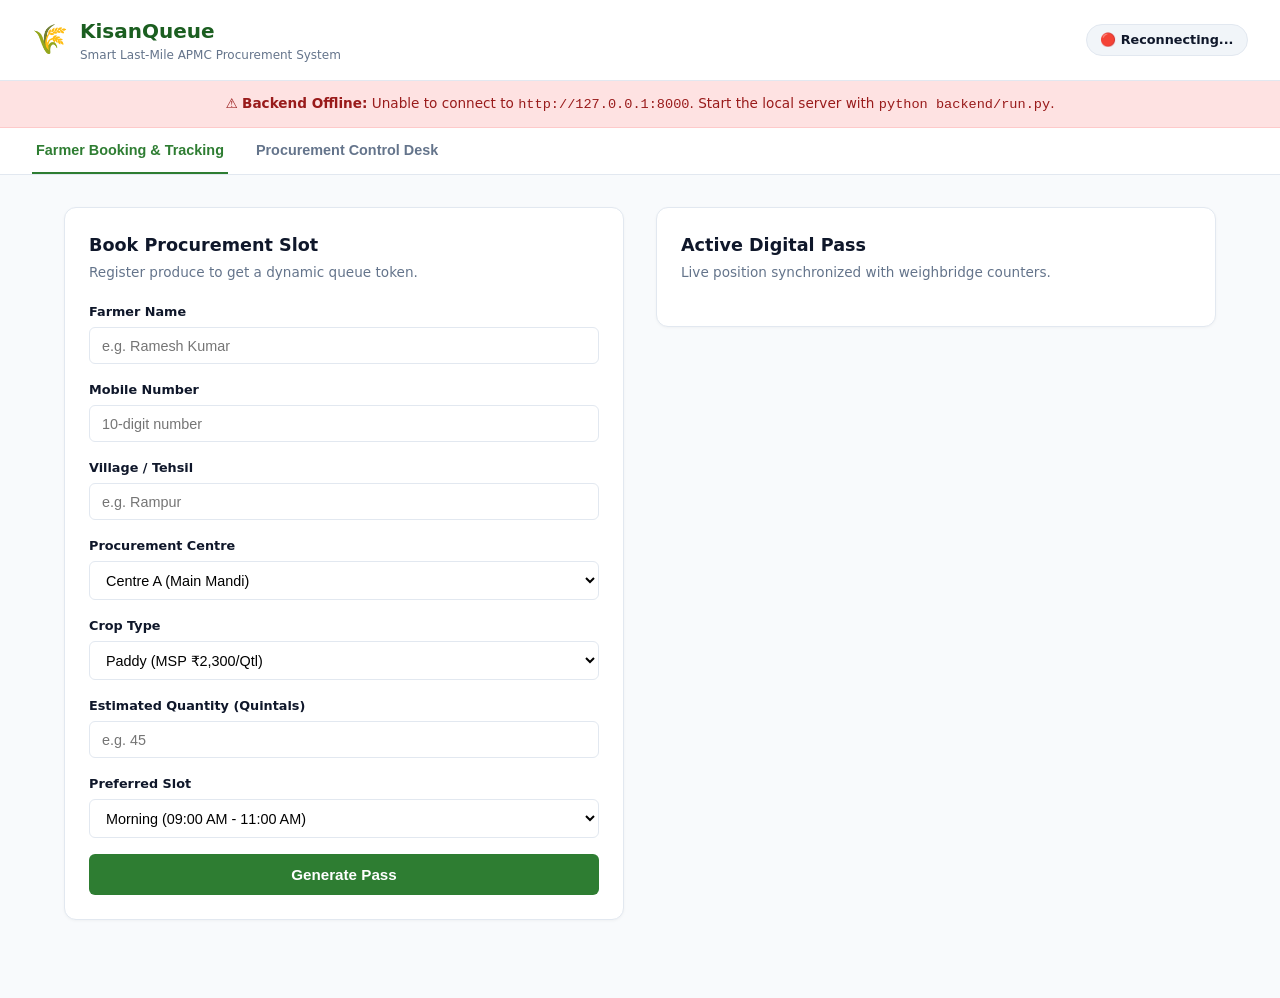
==== index.html @ 4b97ee67 "Initial commit of full KisanQueue system" ====
<!DOCTYPE html>
<html lang="en">
<head>
  <meta charset="UTF-8">
  <meta name="viewport" content="width=device-width, initial-scale=1.0">
  <title>KisanQueue | Smart Agricultural Procurement Platform</title>
  <link rel="stylesheet" href="css/main.css">
  <link rel="stylesheet" href="css/ticket.css">
  <link rel="icon" href="assets/favicon.ico">
</head>
<body>

  <header>
    <div class="brand-wrapper">
      <span class="brand-logo">🌾</span>
      <div class="brand-title">
        <h1>KisanQueue</h1>
        <p>Smart Last-Mile APMC Procurement System</p>
      </div>
    </div>
    <div class="status-pill" id="connection-status">🟡 Connecting...</div>
  </header>

  <div id="offline-banner" class="banner-offline">
    ⚠️ <strong>Backend Offline:</strong> Unable to connect to <code>http://127.0.0.1:8000</code>. Start the local server with <code>python backend/run.py</code>.
  </div>

  <nav>
    <button type="button" class="nav-tab active" data-target="panel-farmer">Farmer Booking & Tracking</button>
    <button type="button" class="nav-tab" data-target="panel-operator">Procurement Control Desk</button>
  </nav>

  <main>
    <section id="panel-farmer" class="view-panel active">
      <div class="grid-2col">
        <div class="card">
          <h2 class="card-title">Book Procurement Slot</h2>
          <p class="card-subtitle">Register produce to get a dynamic queue token.</p>
          <form id="booking-form">
            <div class="form-group">
              <label>Farmer Name</label>
              <input type="text" name="farmer_name" placeholder="e.g. Ramesh Kumar" required>
            </div>
            <div class="form-group">
              <label>Mobile Number</label>
              <input type="tel" name="mobile" pattern="[0-9]{10}" placeholder="10-digit number" required>
            </div>
            <div class="form-group">
              <label>Village / Tehsil</label>
              <input type="text" name="village" placeholder="e.g. Rampur" required>
            </div>
            <div class="form-group">
              <label>Procurement Centre</label>
              <select name="centre_id" class="centre-dropdown" title="Select procurement centre">
                <option value="Centre A">Centre A (Main Mandi)</option>
                <option value="Centre B">Centre B (North Yard)</option>
                <option value="Centre C">Centre C (Grain Silo)</option>
              </select>
            </div>
            <div class="form-group">
              <label>Crop Type</label>
              <select name="crop" title="Select crop type">
                <option value="Paddy">Paddy (MSP ₹2,300/Qtl)</option>
                <option value="Wheat">Wheat (MSP ₹2,275/Qtl)</option>
                <option value="Mustard">Mustard (MSP ₹5,650/Qtl)</option>
              </select>
            </div>
            <div class="form-group">
              <label>Estimated Quantity (Quintals)</label>
              <input type="number" step="0.5" name="quantity" placeholder="e.g. 45" required>
            </div>
            <div class="form-group">
              <label>Preferred Slot</label>
              <select name="slot_time" title="Select preferred slot">
                <option value="09:00 AM - 11:00 AM">Morning (09:00 AM - 11:00 AM)</option>
                <option value="11:00 AM - 01:00 PM">Mid-Day (11:00 AM - 01:00 PM)</option>
                <option value="02:00 PM - 04:00 PM">Afternoon (02:00 PM - 04:00 PM)</option>
              </select>
            </div>
            <button type="submit" class="btn-primary">Generate Pass</button>
          </form>
        </div>

        <div>
          <div class="card">
            <h2 class="card-title">Active Digital Pass</h2>
            <p class="card-subtitle">Live position synchronized with weighbridge counters.</p>
            <div id="farmer-ticket-display"></div>
          </div>
        </div>
      </div>
    </section>

    <section id="panel-operator" class="view-panel">
      <div class="operator-header">
        <div>
          <h2 class="operator-title">Procurement Centre Dashboard</h2>
          <p class="operator-subtitle">Manage queues, weighbridge throughput, and MSP disbursements.</p>
        </div>
        <div class="operator-centre-select">
          <select class="centre-dropdown" title="Select dashboard procurement centre">
            <option value="Centre A">Centre A (Main Mandi)</option>
            <option value="Centre B">Centre B (North Yard)</option>
            <option value="Centre C">Centre C (Grain Silo)</option>
          </select>
        </div>
      </div>

      <div class="metrics-row">
        <div class="metric-tile">
          <span>Total Today</span>
          <strong id="metric-total">0</strong>
        </div>
        <div class="metric-tile">
          <span>In Line</span>
          <strong id="metric-waiting">0</strong>
        </div>
        <div class="metric-tile">
          <span>At Weighbridge</span>
          <strong id="metric-processing">0</strong>
        </div>
        <div class="metric-tile">
          <span>Completed</span>
          <strong id="metric-completed">0</strong>
        </div>
      </div>

      <div class="card workload-tracker">
        <div class="workload-header">
          <span>Centre Utilization Capacity</span>
          <strong id="workload-percent">0%</strong>
        </div>
        <div class="progress-track">
          <div class="progress-fill" id="workload-bar"></div>
        </div>
      </div>

      <h3 class="section-heading">Live Weighbridge Counters</h3>
      <div id="active-counters-container"></div>

      <div class="card queue-card">
        <h3 class="card-title">Arrival Queue</h3>
        <div class="data-table-container">
          <table>
            <thead>
              <tr>
                <th>Seq</th>
                <th>Token</th>
                <th>Farmer Name</th>
                <th>Load</th>
                <th>Status</th>
              </tr>
            </thead>
            <tbody id="operator-queue-tbody"></tbody>
          </table>
        </div>
      </div>
    </section>
  </main>

  <script src="js/config.js"></script>
  <script src="js/app.js"></script>
</body>
</html>
---- css/main.css ----
:root {
  --font-base: system-ui, -apple-system, BlinkMacSystemFont, "Segoe UI", Roboto, sans-serif;
  --color-primary: #2e7d32;
  --color-primary-dark: #1b5e20;
  --color-bg: #f8fafc;
  --color-surface: #ffffff;
  --color-border: #e2e8f0;
  --color-text-main: #0f172a;
  --color-text-muted: #64748b;
  --color-danger-bg: #fee2e2;
  --color-danger-text: #991b1b;
}

* {
  box-sizing: border-box;
  margin: 0;
  padding: 0;
}

body {
  font-family: var(--font-base);
  background-color: var(--color-bg);
  color: var(--color-text-main);
  line-height: 1.5;
  padding-bottom: 3rem;
}

/* Header & Status Bar */
header {
  background: var(--color-surface);
  border-bottom: 1px solid var(--color-border);
  padding: 1rem 2rem;
  display: flex;
  justify-content: space-between;
  align-items: center;
}

.brand-wrapper {
  display: flex;
  align-items: center;
  gap: 0.75rem;
}

.brand-logo {
  font-size: 1.8rem;
}

.brand-title h1 {
  font-size: 1.25rem;
  font-weight: 700;
  color: var(--color-primary-dark);
}

.brand-title p {
  font-size: 0.75rem;
  color: var(--color-text-muted);
}

.status-pill {
  padding: 0.35rem 0.85rem;
  background: #f1f5f9;
  border: 1px solid var(--color-border);
  border-radius: 9999px;
  font-size: 0.8rem;
  font-weight: 600;
}

/* Alert Notification Banner */
.banner-offline {
  background: var(--color-danger-bg);
  color: var(--color-danger-text);
  padding: 0.75rem 2rem;
  font-size: 0.85rem;
  display: none;
  border-bottom: 1px solid #fecaca;
  text-align: center;
}

/* Navigation Tabs */
nav {
  display: flex;
  background: var(--color-surface);
  border-bottom: 1px solid var(--color-border);
  padding: 0 2rem;
  gap: 1.5rem;
}

.nav-tab {
  padding: 0.85rem 0.25rem;
  border: none;
  background: none;
  font-size: 0.9rem;
  font-weight: 600;
  color: var(--color-text-muted);
  cursor: pointer;
  border-bottom: 2px solid transparent;
}

.nav-tab.active {
  color: var(--color-primary);
  border-bottom-color: var(--color-primary);
}

/* Main Content Containers */
main {
  max-width: 1200px;
  margin: 2rem auto;
  padding: 0 1.5rem;
}

.view-panel {
  display: none;
}

.view-panel.active {
  display: block;
}

/* Grid Framework */
.grid-2col {
  display: grid;
  grid-template-columns: 1fr 1fr;
  gap: 2rem;
}

@media (max-width: 840px) {
  .grid-2col {
    grid-template-columns: 1fr;
  }
}

/* Card Scaffolding */
.card {
  background: var(--color-surface);
  border: 1px solid var(--color-border);
  border-radius: 12px;
  padding: 1.5rem;
  box-shadow: 0 1px 3px rgba(0, 0, 0, 0.04);
}

.card-title {
  font-size: 1.1rem;
  font-weight: 700;
  margin-bottom: 0.25rem;
}

.card-subtitle {
  font-size: 0.85rem;
  color: var(--color-text-muted);
  margin-bottom: 1.25rem;
}

/* Forms and Inputs */
.form-group {
  margin-bottom: 1rem;
}

label {
  display: block;
  font-size: 0.8rem;
  font-weight: 600;
  margin-bottom: 0.35rem;
  color: var(--color-text-main);
}

input, select {
  width: 100%;
  padding: 0.6rem 0.75rem;
  border: 1px solid var(--color-border);
  border-radius: 6px;
  font-size: 0.9rem;
  background: #ffffff;
}

input:focus, select:focus {
  outline: 2px solid var(--color-primary);
  border-color: transparent;
}

.btn-primary {
  display: inline-block;
  width: 100%;
  background: var(--color-primary);
  color: #ffffff;
  border: none;
  border-radius: 6px;
  padding: 0.75rem;
  font-size: 0.95rem;
  font-weight: 600;
  cursor: pointer;
  transition: background 0.15s ease;
}

.btn-primary:hover {
  background: var(--color-primary-dark);
}

/* Metric Display Counters */
.metrics-row {
  display: grid;
  grid-template-columns: repeat(4, 1fr);
  gap: 1rem;
  margin-bottom: 1.5rem;
}

.metric-tile {
  background: var(--color-surface);
  border: 1px solid var(--color-border);
  padding: 1rem;
  border-radius: 8px;
  text-align: center;
}

.metric-tile span {
  font-size: 0.75rem;
  color: var(--color-text-muted);
  text-transform: uppercase;
  font-weight: 600;
}

.metric-tile strong {
  display: block;
  font-size: 1.75rem;
  margin-top: 0.25rem;
  color: var(--color-text-main);
}

/* Progress and Workload */
.workload-tracker {
  margin: 1.5rem 0;
}

.progress-track {
  height: 10px;
  background: #e2e8f0;
  border-radius: 9999px;
  overflow: hidden;
  margin: 0.5rem 0;
}

.progress-fill {
  height: 100%;
  width: 0%;
  background: var(--color-primary);
  transition: width 0.3s ease;
}

/* Data Table */
.data-table-container {
  overflow-x: auto;
  margin-top: 1rem;
}

table {
  width: 100%;
  border-collapse: collapse;
  text-align: left;
  font-size: 0.85rem;
}

th, td {
  padding: 0.75rem 1rem;
  border-bottom: 1px solid var(--color-border);
}

th {
  background: #f8fafc;
  color: var(--color-text-muted);
  font-weight: 600;
}
---- css/ticket.css ----
:root {
  --kq-green-dark: #1b5e20;
  --kq-green-main: #2e7d32;
  --kq-green-light: #e8f5e9;
  --kq-amber-main: #ed6c02;
  --kq-amber-light: #fff4e5;
  --kq-blue-main: #0288d1;
  --kq-blue-light: #e1f5fe;
  --kq-slate-900: #0f172a;
  --kq-slate-700: #334155;
  --kq-slate-500: #64748b;
  --kq-slate-200: #e2e8f0;
  --kq-slate-100: #f8fafc;
  --kq-card-shadow: 0 10px 25px -5px rgba(15, 23, 42, 0.08), 0 8px 10px -6px rgba(15, 23, 42, 0.04);
}

.digital-token-ticket {
  position: relative;
  max-width: 400px;
  margin: 1rem auto;
  padding: 1.75rem 1.5rem;
  background: #ffffff;
  border-radius: 16px;
  border: 1px solid var(--kq-slate-200);
  box-shadow: var(--kq-card-shadow);
  text-align: center;
  overflow: hidden;
}

.digital-token-ticket::before,
.digital-token-ticket::after {
  content: "";
  position: absolute;
  top: 50%;
  width: 20px;
  height: 20px;
  background-color: var(--color-bg);
  border-radius: 50%;
  transform: translateY(-50%);
  border: 1px solid var(--kq-slate-200);
}

.digital-token-ticket::before {
  left: -11px;
}

.digital-token-ticket::after {
  right: -11px;
}

.ticket-header {
  display: flex;
  justify-content: space-between;
  align-items: center;
  margin-bottom: 1rem;
  font-size: 0.75rem;
  font-weight: 700;
  letter-spacing: 0.08em;
  color: var(--kq-slate-500);
}

.centre-badge {
  background: var(--kq-slate-100);
  color: var(--kq-slate-700);
  padding: 0.25rem 0.6rem;
  border-radius: 9999px;
  border: 1px solid var(--kq-slate-200);
}

.digital-token-ticket h2 {
  font-size: 2.75rem;
  font-weight: 800;
  color: var(--kq-green-dark);
  letter-spacing: -0.03em;
  margin: 0.25rem 0;
  font-family: monospace, system-ui, sans-serif;
}

.farmer-meta {
  font-size: 0.875rem;
  color: var(--kq-slate-700);
  font-weight: 500;
  margin-bottom: 1.25rem;
}

.eta-metrics {
  display: grid;
  grid-template-columns: 1fr 1fr;
  gap: 0.75rem;
  padding-top: 1rem;
  border-top: 1px dashed var(--kq-slate-200);
}

.eta-metrics > div {
  display: flex;
  flex-direction: column;
  background: var(--kq-slate-100);
  padding: 0.6rem;
  border-radius: 8px;
}

.eta-metrics span {
  font-size: 0.7rem;
  color: var(--kq-slate-500);
  text-transform: uppercase;
  font-weight: 600;
}

.eta-metrics strong {
  font-size: 1.15rem;
  color: var(--kq-slate-900);
  margin-top: 0.2rem;
}

.alert-box {
  padding: 0.85rem 1rem;
  border-radius: 10px;
  font-size: 0.875rem;
  font-weight: 600;
  margin-top: 1rem;
}

.alert-box.pulse {
  background-color: var(--kq-amber-light);
  color: var(--kq-amber-main);
  border: 1px solid rgba(237, 108, 2, 0.3);
  animation: attention-glow 1.8s infinite ease-in-out;
}

.alert-box.success {
  background-color: var(--kq-green-light);
  color: var(--kq-green-dark);
  border: 1px solid rgba(46, 125, 50, 0.25);
  line-height: 1.4;
}

@keyframes attention-glow {
  0% {
    box-shadow: 0 0 0 0 rgba(237, 108, 2, 0.4);
    transform: scale(1);
  }
  50% {
    box-shadow: 0 0 0 10px rgba(237, 108, 2, 0);
    transform: scale(1.02);
  }
  100% {
    box-shadow: 0 0 0 0 rgba(237, 108, 2, 0);
    transform: scale(1);
  }
}

#active-counters-container {
  display: grid;
  grid-template-columns: repeat(auto-fit, minmax(220px, 1fr));
  gap: 1rem;
  margin: 1.5rem 0;
}

.counter-card {
  background: #ffffff;
  border-radius: 12px;
  border: 1px solid var(--kq-slate-200);
  padding: 1.25rem 1rem;
  display: flex;
  flex-direction: column;
  align-items: center;
  text-align: center;
  transition: transform 0.15s ease, border-color 0.15s ease;
}

.counter-card:hover {
  transform: translateY(-2px);
}

.counter-card h4 {
  font-size: 0.85rem;
  text-transform: uppercase;
  letter-spacing: 0.05em;
  color: var(--kq-slate-500);
  margin-bottom: 0.75rem;
}

.counter-card.busy {
  border-color: rgba(2, 136, 209, 0.4);
  background: linear-gradient(180deg, #ffffff 0%, var(--kq-blue-light) 100%);
}

.counter-card.idle {
  border-color: var(--kq-slate-200);
  background: #ffffff;
}

.token-badge {
  display: inline-block;
  font-family: monospace, system-ui, sans-serif;
  font-size: 1.35rem;
  font-weight: 800;
  color: var(--kq-blue-main);
  background: #ffffff;
  border: 1px solid rgba(2, 136, 209, 0.2);
  padding: 0.2rem 0.75rem;
  border-radius: 6px;
  margin-bottom: 0.5rem;
}

.idle-text {
  color: var(--kq-slate-500);
  font-size: 0.9rem;
  font-style: italic;
  margin: 1rem 0;
}

.counter-card button {
  width: 100%;
  margin-top: auto;
  padding: 0.55rem 0.8rem;
  font-size: 0.85rem;
  font-weight: 600;
  border-radius: 6px;
  border: none;
  cursor: pointer;
  transition: background-color 0.15s ease;
}

.counter-card.idle button {
  background-color: var(--kq-green-main);
  color: #ffffff;
}

.counter-card.idle button:hover {
  background-color: var(--kq-green-dark);
}

.counter-card.busy button {
  background-color: var(--kq-slate-900);
  color: #ffffff;
}

.counter-card.busy button:hover {
  background-color: var(--kq-slate-700);
}

.status-tag {
  display: inline-block;
  padding: 0.2rem 0.55rem;
  font-size: 0.7rem;
  font-weight: 700;
  text-transform: uppercase;
  border-radius: 4px;
}

.status-tag.arrived,
.status-tag.booked {
  background: var(--kq-amber-light);
  color: var(--kq-amber-main);
}

.status-tag.called,
.status-tag.inspection {
  background: var(--kq-blue-light);
  color: var(--kq-blue-main);
}

.status-tag.completed {
  background: var(--kq-green-light);
  color: var(--kq-green-dark);
}
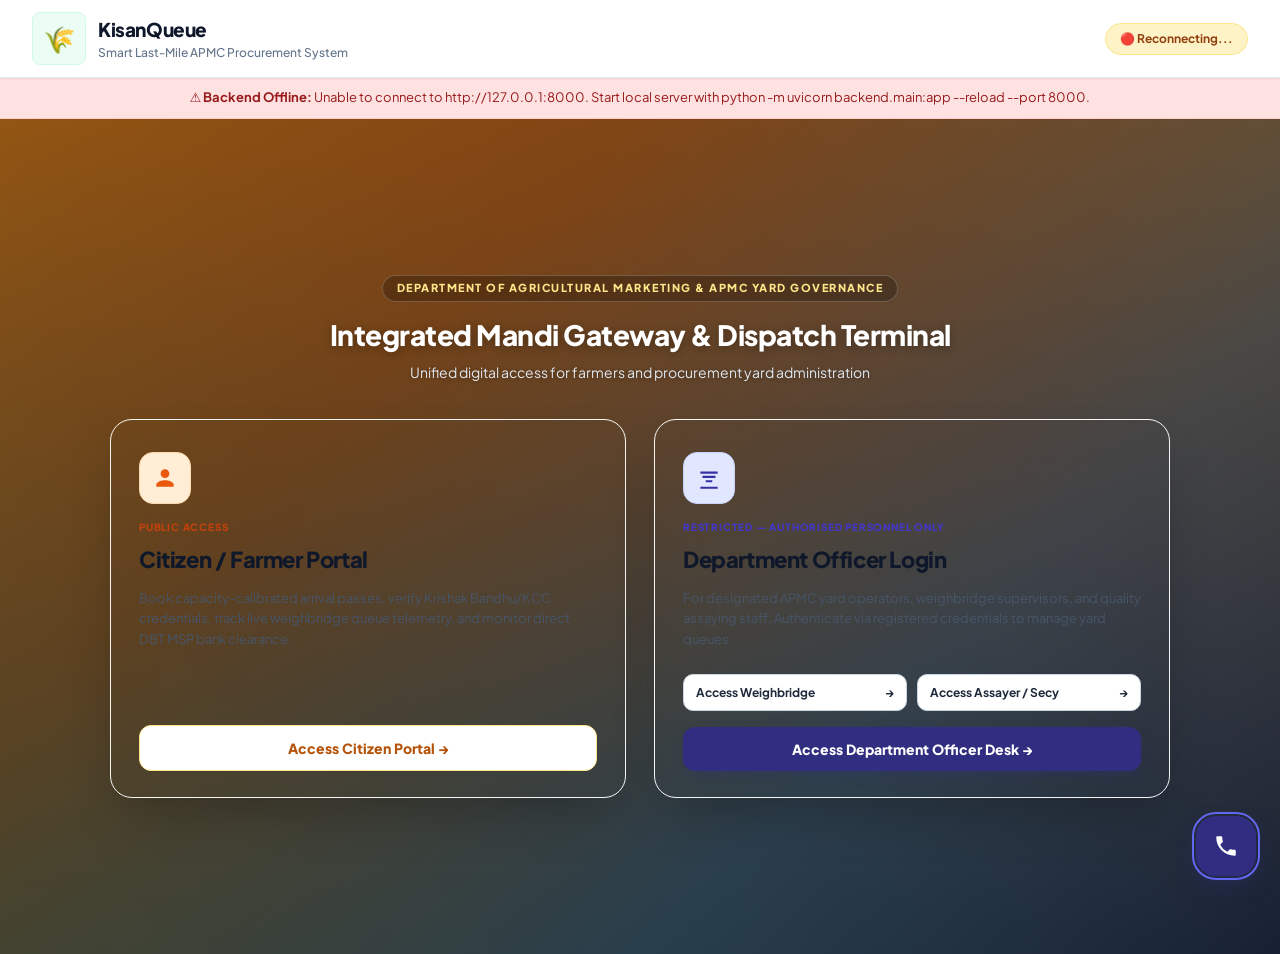
==== commit 5edd5c76: "feat: update portal gateway and identity flows" ====
--- a/index.html
+++ b/index.html
@@ -7,9 +7,175 @@
   <link rel="stylesheet" href="css/main.css">
   <link rel="stylesheet" href="css/ticket.css">
   <link rel="icon" href="assets/favicon.ico">
+  <style>
+    .header-actions {
+      display: flex;
+      align-items: center;
+      gap: 12px;
+    }
+
+    .gateway-return-btn {
+      display: inline-flex;
+      align-items: center;
+      justify-content: center;
+    }
+
+    .gateway-return-btn.hidden,
+    .applicant-otp-container.hidden,
+    .auth-status-banner.hidden,
+    .ai-modal-body.hidden {
+      display: none;
+    }
+
+    .auth-box-title {
+      margin: 0 0 4px 0;
+      font-size: 13px;
+      color: #1e3a8a;
+      display: flex;
+      align-items: center;
+      gap: 6px;
+      text-transform: uppercase;
+      letter-spacing: 0.5px;
+    }
+
+    .auth-box-subtitle {
+      margin: 0 0 10px 0;
+      font-size: 11px;
+      color: #64748b;
+    }
+
+    .auth-tab-row {
+      display: flex;
+      gap: 6px;
+      margin-bottom: 12px;
+    }
+
+    .auth-direct-input-group {
+      display: flex;
+      gap: 8px;
+    }
+
+    .auth-otp-input-group {
+      display: none;
+      flex-direction: column;
+      gap: 8px;
+    }
+
+    .auth-otp-row {
+      display: flex;
+      gap: 8px;
+    }
+
+    .auth-otp-code-row {
+      display: none;
+      gap: 8px;
+    }
+
+    .auth-otp-code {
+      text-align: center;
+      letter-spacing: 3px;
+      font-weight: 800;
+    }
+
+    .auth-status-banner {
+      display: none;
+      margin-top: 10px;
+      padding: 8px 10px;
+      border-radius: 6px;
+      font-size: 11px;
+      font-weight: 600;
+      align-items: center;
+      justify-content: space-between;
+    }
+
+    .auth-otp-input {
+      text-align: center;
+      letter-spacing: 3px;
+      font-weight: 800;
+    }
+
+    .applicant-otp-status {
+      font-size: 11px;
+      margin-top: 4px;
+      font-weight: 600;
+    }
+
+    .applicant-otp-input {
+      letter-spacing: 4px;
+      font-weight: 700;
+      text-align: center;
+    }
+
+    .ai-modal-body {
+      display: none;
+    }
+
+    .applicant-otp-container {
+      display: none;
+    }
+
+    .auth-box-identity-row,
+    .auth-otp-actions,
+    .auth-otp-row,
+    .direct-id-input-group,
+    .otp-send-row,
+    .otp-code-row {
+      display: flex;
+      gap: 8px;
+    }
+
+    .auth-box-identity-row {
+      margin-bottom: 12px;
+    }
+
+    .auth-box-identity-row,
+    .otp-send-row,
+    .otp-code-row {
+      align-items: center;
+    }
+
+    .otp-input-group {
+      display: none;
+      flex-direction: column;
+      gap: 8px;
+    }
+
+    .auth-status-banner-inline {
+      display: none;
+      margin-top: 10px;
+      padding: 8px 10px;
+      border-radius: 6px;
+      font-size: 11px;
+      font-weight: 600;
+      align-items: center;
+      justify-content: space-between;
+    }
+
+    .auth-box-title-inline {
+      margin: 0 0 4px 0;
+      font-size: 13px;
+      color: #1e3a8a;
+      display: flex;
+      align-items: center;
+      gap: 6px;
+      text-transform: uppercase;
+      letter-spacing: 0.5px;
+    }
+
+    .auth-box-subtitle-inline {
+      margin: 0 0 10px 0;
+      font-size: 11px;
+      color: #64748b;
+    }
+
+    .hidden {
+      display: none !important;
+    }
+  </style>
 </head>
 <body>
 
+  <!-- Top Navigation & Brand Header -->
   <header>
     <div class="brand-wrapper">
       <span class="brand-logo">🌾</span>
@@ -18,66 +184,309 @@
         <p>Smart Last-Mile APMC Procurement System</p>
       </div>
     </div>
-    <div class="status-pill" id="connection-status">🟡 Connecting...</div>
+    
+    <div class="header-actions">
+      <button id="btn-back-gateway" type="button" class="gateway-return-btn hidden">
+        🚪 Return to Gateway
+      </button>
+      <div class="status-pill" id="connection-status">🟡 Connecting...</div>
+    </div>
   </header>
 
   <div id="offline-banner" class="banner-offline">
-    ⚠️ <strong>Backend Offline:</strong> Unable to connect to <code>http://127.0.0.1:8000</code>. Start the local server with <code>python backend/run.py</code>.
+    ⚠️ <strong>Backend Offline:</strong> Unable to connect to <code>http://127.0.0.1:8000</code>. Start local server with <code>python -m uvicorn backend.main:app --reload --port 8000</code>.
   </div>
 
-  <nav>
-    <button type="button" class="nav-tab active" data-target="panel-farmer">Farmer Booking & Tracking</button>
-    <button type="button" class="nav-tab" data-target="panel-operator">Procurement Control Desk</button>
-  </nav>
-
   <main>
-    <section id="panel-farmer" class="view-panel active">
+    <!-- ============================================================ -->
+    <!-- VIEW 0: TWO-FACED GATEWAY LANDING                            -->
+    <!-- ============================================================ -->
+    <section id="panel-gateway" class="view-panel active">
+      <div class="gateway-hero-backdrop">
+        <div class="gateway-container">
+          
+          <div class="gateway-header-text">
+            <span class="gov-sub-badge">DEPARTMENT OF AGRICULTURAL MARKETING & APMC YARD GOVERNANCE</span>
+            <h2>Integrated Mandi Gateway & Dispatch Terminal</h2>
+            <p>Unified digital access for farmers and procurement yard administration</p>
+          </div>
+
+          <div class="doorway-grid">
+            
+            <!-- Citizen / Farmer Access Card -->
+            <div class="doorway-card citizen-card">
+              <div class="card-icon-badge citizen-badge">
+                <svg viewBox="0 0 24 24" width="26" height="26" fill="currentColor">
+                  <path d="M12 12c2.21 0 4-1.79 4-4s-1.79-4-4-4-4 1.79-4 4 1.79 4 4 4zm0 2c-2.67 0-8 1.34-8 4v2h16v-2c0-2.66-5.33-4-8-4z"/>
+                </svg>
+              </div>
+
+              <span class="access-pill public-pill">PUBLIC ACCESS</span>
+              <h3 class="doorway-title">Citizen / Farmer Portal</h3>
+              <p class="doorway-desc">
+                Book capacity-calibrated arrival passes, verify Krishak Bandhu/KCC credentials, track live weighbridge queue telemetry, and monitor direct DBT MSP bank clearance.
+              </p>
+
+              <div class="doorway-footer">
+                <button type="button" id="btn-enter-farmer" class="doorway-action-btn citizen-action">
+                  Access Citizen Portal →
+                </button>
+              </div>
+            </div>
+
+            <!-- Department Officer Login Card -->
+            <div class="doorway-card officer-card">
+              <div class="card-icon-badge officer-badge">
+                <svg viewBox="0 0 24 24" width="26" height="26" fill="currentColor">
+                  <path d="M4 6h16v2H4zm2 4h12v2H6zm3 4h6v2H9zm-5 6h16v2H4z"/>
+                </svg>
+              </div>
+
+              <span class="access-pill officer-pill">RESTRICTED — AUTHORISED PERSONNEL ONLY</span>
+              <h3 class="doorway-title">Department Officer Login</h3>
+              <p class="doorway-desc">
+                For designated APMC yard operators, weighbridge supervisors, and quality assaying staff. Authenticate via registered credentials to manage yard queues.
+              </p>
+
+              <div class="sub-access-row">
+                <button type="button" class="sub-access-btn" id="btn-enter-operator-weighbridge">
+                  Access Weighbridge <span>→</span>
+                </button>
+                <button type="button" class="sub-access-btn" id="btn-enter-operator-assayer">
+                  Access Assayer / Secy <span>→</span>
+                </button>
+              </div>
+
+              <div class="doorway-footer">
+                <button type="button" id="btn-enter-operator" class="doorway-action-btn officer-action">
+                  Access Department Officer Desk →
+                </button>
+              </div>
+            </div>
+
+          </div>
+        </div>
+      </div>
+    </section>
+
+    <!-- ============================================================ -->
+    <!-- VIEW 1: APPLICANT LOGIN (EXACT REPLICA OF ATTACHED IMAGE)    -->
+    <!-- ============================================================ -->
+    <section id="panel-farmer-login" class="view-panel">
+      <div class="applicant-login-backdrop">
+        <div class="applicant-card-wrapper">
+          
+          <!-- Left Column: Form Controls -->
+          <div class="applicant-form-pane">
+            
+            <!-- Shield Badge Icon -->
+            <div class="applicant-shield-badge">
+              <svg viewBox="0 0 24 24" width="26" height="26" fill="none" stroke="currentColor" stroke-width="2">
+                <path d="M12 22s8-4 8-10V5l-8-3-8 3v7c0 6 8 10 8 10z" fill="#ffedd5" stroke="#ea580c"/>
+                <circle cx="12" cy="11" r="3" stroke="#ea580c" stroke-width="2"/>
+              </svg>
+            </div>
+
+            <h2 class="applicant-heading">Applicant Login</h2>
+
+            <form id="applicant-login-form">
+              
+              <!-- 1. District Selector -->
+              <div class="applicant-input-group">
+                <label class="applicant-label">
+                  Select Your District <span class="req-star">*</span>
+                </label>
+                <span class="applicant-label-bengali">আপনার জেলা নির্বাচন করুন</span>
+                
+                <div class="input-with-icon">
+                  <span class="input-prefix-icon">
+                    <svg viewBox="0 0 24 24" width="16" height="16" fill="none" stroke="#64748b" stroke-width="2">
+                      <path d="M21 10c0 7-9 13-9 13s-9-6-9-13a9 9 0 0 1 18 0z"/>
+                      <circle cx="12" cy="10" r="3"/>
+                    </svg>
+                  </span>
+                  <select id="applicantDistrict" class="applicant-select" title="Select your district" required>
+                    <option value="" disabled selected>Search district...</option>
+                    <option value="Purba Bardhaman">Purba Bardhaman</option>
+                    <option value="Paschim Bardhaman">Paschim Bardhaman</option>
+                    <option value="Hooghly">Hooghly</option>
+                    <option value="Birbhum">Birbhum</option>
+                    <option value="Nadia">Nadia</option>
+                    <option value="Murshidabad">Murshidabad</option>
+                    <option value="Malda">Malda</option>
+                    <option value="Bankura">Bankura</option>
+                  </select>
+                </div>
+                <span class="applicant-subtext">District selection is mandatory before login.</span>
+              </div>
+
+              <!-- 2. Mobile Number Input -->
+              <div class="applicant-input-group">
+                <label class="applicant-label">
+                  Registered Any Mobile Number <span class="mode-tag">(Online /Offline)</span><span class="req-star">*</span>
+                </label>
+                <span class="applicant-label-bengali">নথিভুক্ত মোবাইল নম্বর</span>
+
+                <div class="input-with-icon">
+                  <span class="input-prefix-icon">
+                    <svg viewBox="0 0 24 24" width="16" height="16" fill="none" stroke="#64748b" stroke-width="2">
+                      <rect x="5" y="2" width="14" height="20" rx="2" ry="2"/>
+                      <line x1="12" y1="18" x2="12.01" y2="18"/>
+                    </svg>
+                  </span>
+                  <input type="tel" id="applicantMobile" class="applicant-input" placeholder="Enter 10-digit number" pattern="[0-9]{10}" maxlength="10" required>
+                </div>
+                <span class="applicant-subtext">A 6-digit OTP will be sent to this mobile number.</span>
+              </div>
+
+              <!-- OTP Verification Row (Hidden by default, shown upon Request OTP) -->
+              <div id="applicantOtpRow" class="applicant-otp-container hidden">
+                <label class="applicant-label">Enter One Time Password (OTP)</label>
+                <div class="input-with-icon">
+                  <input type="text" id="applicantOtpCode" class="applicant-input applicant-otp-input" placeholder="• • • • • •" maxlength="6">
+                </div>
+                <div id="applicantOtpStatus" class="applicant-otp-status"></div>
+              </div>
+
+              <!-- Action Button -->
+              <button type="button" id="btn-applicant-submit" class="applicant-btn-submit">
+                <span id="applicantBtnText">Request OTP →</span>
+              </button>
+
+              <!-- Information Callout Box -->
+              <div class="applicant-note-card">
+                <div class="note-icon">
+                  <svg viewBox="0 0 24 24" width="16" height="16" fill="none" stroke="#b45309" stroke-width="2">
+                    <circle cx="12" cy="12" r="10"/>
+                    <line x1="12" y1="16" x2="12" y2="12"/>
+                    <line x1="12" y1="8" x2="12.01" y2="8"/>
+                  </svg>
+                </div>
+                <div class="note-content">
+                  <strong>Note:</strong> You can check your application status or claim an existing application using any mobile number registered in the application through both <strong>ONLINE</strong> and <strong>OFFLINE</strong> mode.
+                </div>
+              </div>
+
+            </form>
+          </div>
+
+          <!-- Right Column: Branded Portal Graphic -->
+          <div class="applicant-brand-pane">
+            <div class="brand-inner-content">
+              <div class="brand-sprout-symbol">🌾</div>
+              <h2 class="brand-bengali-title">কৃষক পোর্টাল ও প্রকিউরমেন্ট</h2>
+              <p class="brand-english-subtitle">KisanQueue APMC Procurement System</p>
+              <div class="brand-tagline">Last-Mile Queue Automation & Direct Benefit Settlement</div>
+            </div>
+          </div>
+
+        </div>
+      </div>
+    </section>
+
+    <!-- ============================================================ -->
+    <!-- VIEW 2: CITIZEN / FARMER DASHBOARD & PASS TRACKING           -->
+    <!-- ============================================================ -->
+    <section id="panel-farmer" class="view-panel">
+      <div class="portal-breadcrumb">
+        <button type="button" class="breadcrumb-back-btn">← Switch Portal</button>
+        <span>Farmer Procurement & Scheduling Window</span>
+      </div>
+
       <div class="grid-2col">
         <div class="card">
           <h2 class="card-title">Book Procurement Slot</h2>
           <p class="card-subtitle">Register produce to get a dynamic queue token.</p>
+
           <form id="booking-form">
+            <!-- Multi-Identity Verification Module -->
+            <div class="auth-box">
+              <h3 class="auth-box-title">
+                <span>🛡️</span> Step 1: Farmer Identity Verification (পরিচিতি যাচাই)
+              </h3>
+              <p class="auth-box-subtitle">
+                Verify identity to auto-populate registry details and secure priority token allocation.
+              </p>
+
+              <div class="auth-tab-row">
+                <button type="button" class="auth-tab-btn active" data-type="KRISHAK_BANDHU">
+                  🏛️ Krishak Bandhu
+                </button>
+                <button type="button" class="auth-tab-btn" data-type="KCC">
+                  💳 Kisan Credit Card
+                </button>
+                <button type="button" class="auth-tab-btn" data-type="MOBILE_OTP">
+                  📱 Mobile OTP
+                </button>
+              </div>
+
+              <div id="directIdInputGroup" class="auth-direct-input-group">
+                <input type="text" id="farmerIdValue" value="KB-982145" placeholder="Enter Krishak Bandhu ID (e.g. KB-982145)">
+                <button type="button" id="verifyIdBtn" class="btn-verify">
+                  Verify ID
+                </button>
+              </div>
+
+              <div id="otpInputGroup" class="auth-otp-input-group">
+                <div class="auth-otp-row">
+                  <input type="tel" id="otpMobileNumber" placeholder="Enter 10-Digit Mobile Number">
+                  <button type="button" id="sendOtpBtn" class="btn-otp-send">
+                    Send OTP
+                  </button>
+                </div>
+                <div id="otpCodeRow" class="auth-otp-code-row">
+                  <input type="text" id="otpCodeInput" class="auth-otp-code" placeholder="4-Digit OTP" maxlength="4">
+                  <button type="button" id="submitOtpBtn" class="btn-otp-confirm">
+                    Confirm OTP
+                  </button>
+                </div>
+              </div>
+
+              <div id="authStatusBanner" class="auth-status-banner"></div>
+            </div>
+
+            <!-- Booking Fields -->
             <div class="form-group">
-              <label>Farmer Name</label>
-              <input type="text" name="farmer_name" placeholder="e.g. Ramesh Kumar" required>
+              <label>1. Farmer Name</label>
+              <input type="text" id="farmer_name" name="farmer_name" placeholder="e.g. Ramesh Kumar" required>
             </div>
             <div class="form-group">
-              <label>Mobile Number</label>
-              <input type="tel" name="mobile" pattern="[0-9]{10}" placeholder="10-digit number" required>
+              <label>2. Mobile Number</label>
+              <input type="tel" id="mobile" name="mobile" pattern="[0-9]{10}" placeholder="10-digit number" required>
             </div>
             <div class="form-group">
-              <label>Village / Tehsil</label>
-              <input type="text" name="village" placeholder="e.g. Rampur" required>
+              <label>3. Village / Tehsil</label>
+              <input type="text" id="village" name="village" placeholder="e.g. Rampur" required>
             </div>
             <div class="form-group">
-              <label>Procurement Centre</label>
-              <select name="centre_id" class="centre-dropdown" title="Select procurement centre">
+              <label>4. Procurement Centre</label>
+              <select id="centre_id" name="centre_id" class="centre-dropdown" title="Select procurement centre">
                 <option value="Centre A">Centre A (Main Mandi)</option>
                 <option value="Centre B">Centre B (North Yard)</option>
                 <option value="Centre C">Centre C (Grain Silo)</option>
               </select>
             </div>
             <div class="form-group">
-              <label>Crop Type</label>
-              <select name="crop" title="Select crop type">
+              <label>5. Crop Type</label>
+              <select id="crop" name="crop" title="Select crop type">
                 <option value="Paddy">Paddy (MSP ₹2,300/Qtl)</option>
                 <option value="Wheat">Wheat (MSP ₹2,275/Qtl)</option>
                 <option value="Mustard">Mustard (MSP ₹5,650/Qtl)</option>
               </select>
             </div>
             <div class="form-group">
-              <label>Estimated Quantity (Quintals)</label>
-              <input type="number" step="0.5" name="quantity" placeholder="e.g. 45" required>
+              <label>6. Estimated Quantity (Quintals)</label>
+              <input type="number" id="quantity" step="0.5" name="quantity" placeholder="e.g. 45" required>
             </div>
             <div class="form-group">
-              <label>Preferred Slot</label>
-              <select name="slot_time" title="Select preferred slot">
+              <label>7. Preferred Slot</label>
+              <select id="slot_time" name="slot_time" title="Select preferred slot">
                 <option value="09:00 AM - 11:00 AM">Morning (09:00 AM - 11:00 AM)</option>
                 <option value="11:00 AM - 01:00 PM">Mid-Day (11:00 AM - 01:00 PM)</option>
                 <option value="02:00 PM - 04:00 PM">Afternoon (02:00 PM - 04:00 PM)</option>
               </select>
             </div>
-            <button type="submit" class="btn-primary">Generate Pass</button>
+            <button type="submit" id="generatePassSubmitBtn" class="btn-primary">Generate Pass</button>
           </form>
         </div>
 
@@ -91,7 +500,15 @@
       </div>
     </section>
 
+    <!-- ============================================================ -->
+    <!-- VIEW 3: DEPARTMENT OFFICER DESK VIEW                         -->
+    <!-- ============================================================ -->
     <section id="panel-operator" class="view-panel">
+      <div class="portal-breadcrumb">
+        <button type="button" class="breadcrumb-back-btn">← Switch Portal</button>
+        <span>Mandi Yard Authority Dispatch Console</span>
+      </div>
+
       <div class="operator-header">
         <div>
           <h2 class="operator-title">Procurement Centre Dashboard</h2>
@@ -158,7 +575,139 @@
     </section>
   </main>
 
+  <!-- ============================================================ -->
+  <!-- DYNAMIC FLOATING WIDGET (CALLER / SMART AGRO AI ASSISTANT)   -->
+  <!-- ============================================================ -->
+  <div id="ai-assistant-wrapper">
+    <button id="ai-trigger-btn" type="button" class="mode-helpline" aria-label="Support & AI Assistance" title="Mandi Helpdesk">
+      <div class="caller-pulse"></div>
+
+      <!-- Icon 1: Mandi Caller (Gateway / Home Page) -->
+      <div id="icon-caller" class="btn-icon-layer active">
+        <svg viewBox="0 0 24 24" width="26" height="26" fill="currentColor">
+          <path d="M6.62 10.79a15.053 15.053 0 006.59 6.59l2.2-2.2c.27-.27.67-.36 1.02-.24 1.12.37 2.33.57 3.57.57.55 0 1 .45 1 1V20c0 .55-.45 1-1 1-9.39 0-17-7.61-17-17 0-.55.45-1 1-1h3.5c.55 0 1 .45 1 1 0 1.25.2 2.45.57 3.57.11.35.03.74-.25 1.02l-2.2 2.2z"/>
+        </svg>
+      </div>
+
+      <!-- Icon 2: Smart Agricultural AI Sprout (Inside Portals) -->
+      <div id="icon-agro-ai" class="btn-icon-layer">
+        <svg viewBox="0 0 24 24" width="28" height="28" fill="none" stroke="currentColor" stroke-width="1.8" stroke-linecap="round" stroke-linejoin="round">
+          <path d="M12 22V12" stroke="#a7f3d0" stroke-width="2.2" />
+          <path d="M12 12C12 7.5 16 5 21 5C21 10 17 12 12 12Z" fill="#34d399" stroke="#ffffff" />
+          <path d="M12 15C12 11.5 8.5 9.5 4 10C4 14 7.5 15.5 12 15Z" fill="#10b981" stroke="#ffffff" />
+          <circle cx="12" cy="5" r="2.5" fill="#fde047" stroke="#ffffff" stroke-width="1.5" />
+          <path d="M12 1v1.5M9.5 3.5L8.5 2.5M14.5 3.5l1-1" stroke="#fde047" stroke-width="1.5" />
+        </svg>
+      </div>
+    </button>
+
+    <!-- Morphing Modal Popup Window -->
+    <div id="ai-assistant-modal" class="ai-modal-hidden">
+      
+      <!-- Helpline View (Gateway) -->
+      <div id="widget-view-helpline" class="widget-view active">
+        <div class="ai-modal-header helpline-header">
+          <div class="ai-header-info">
+            <div class="ai-call-avatar">
+              <svg viewBox="0 0 24 24" width="16" height="16" fill="white">
+                <path d="M6.62 10.79a15.053 15.053 0 006.59 6.59l2.2-2.2c.27-.27.67-.36 1.02-.24 1.12.37 2.33.57 3.57.57.55 0 1 .45 1 1V20c0 .55-.45 1-1 1-9.39 0-17-7.61-17-17 0-.55.45-1 1-1h3.5c.55 0 1 .45 1 1 0 1.25.2 2.45.57 3.57.11.35.03.74-.25 1.02l-2.2 2.2z"/>
+              </svg>
+            </div>
+            <div>
+              <h4 class="ai-title">APMC Yard Support Helpline</h4>
+              <p class="ai-sub">Official Procurement Control Desk</p>
+            </div>
+          </div>
+          <button class="ai-modal-close-btn" type="button" title="Close">✕</button>
+        </div>
+
+        <div class="helpline-body">
+          <div class="helpline-caller-pill">
+            <span class="pulse-dot"></span> CALLER ID: <strong>MANDI-CTRL-KOL-01</strong>
+          </div>
+
+          <div class="helpline-phone-card">
+            <span class="phone-label">Kisan Toll-Free Support</span>
+            <strong class="tollfree-number">1800-180-1551</strong>
+            <p class="phone-desc">Direct line to procurement yard officers for token, produce or gate entry assistance.</p>
+            <a href="tel:18001801551" class="btn-call-now">
+              <span>📞</span> Call Helpdesk Directly
+            </a>
+          </div>
+
+          <div class="helpline-directory">
+            <div class="dir-item">
+              <span>Yard Control Room:</span>
+              <strong>033-2248-8220</strong>
+            </div>
+            <div class="dir-item">
+              <span>Weighbridge Supervisor:</span>
+              <strong>+91 98301 22415</strong>
+            </div>
+            <div class="dir-item">
+              <span>Hours of Operation:</span>
+              <strong>Mon – Sat (08:00 AM – 06:00 PM)</strong>
+            </div>
+          </div>
+        </div>
+      </div>
+
+      <!-- Agro AI View (Inside Portals) -->
+      <div id="widget-view-ai" class="widget-view">
+        <div class="ai-modal-header agro-header">
+          <div class="ai-header-info">
+            <div class="ai-call-avatar agro-avatar">🌾</div>
+            <div>
+              <h4 id="agro-ai-title" class="ai-title">Kisan Sahayak AI</h4>
+              <p id="agro-ai-sub" class="ai-sub">Smart Agricultural Copilot</p>
+            </div>
+          </div>
+          <div class="ai-header-actions">
+            <select id="ai-language-select" title="Language">
+              <option value="bn-IN" selected>বাংলা</option>
+              <option value="hi-IN">हिन्दी</option>
+              <option value="en-IN">English</option>
+            </select>
+            <button class="ai-modal-close-btn" type="button" title="Close">✕</button>
+          </div>
+        </div>
+
+        <div id="ai-mode-selector" class="ai-mode-grid">
+          <button id="btn-mode-form" type="button" class="ai-mode-btn">
+            <span class="mode-icon">🎙️</span>
+            <span id="btn-mode-title" class="mode-title">ভয়েস দিয়ে ফর্ম পূরণ</span>
+            <span id="btn-mode-desc" class="mode-desc">Voice Form Booking (Step-by-Step)</span>
+          </button>
+          <button id="btn-mode-query" type="button" class="ai-mode-btn">
+            <span class="mode-icon">🌱</span>
+            <span class="mode-title">কৃষি ও মান্ডি জিজ্ঞাসা</span>
+            <span class="mode-desc">Mandi Rules, Moisture Tolerance, MSP Rates</span>
+          </button>
+        </div>
+
+        <div id="ai-modal-body" class="ai-modal-body">
+          <div class="ai-back-bar">
+            <button id="ai-btn-back" type="button">← Back to Menu</button>
+            <span id="ai-step-indicator" class="ai-step-pill">Step 1 of 7</span>
+          </div>
+
+          <div id="ai-chat-stream" class="ai-chat-stream"></div>
+
+          <div class="ai-mic-controller">
+            <button id="ai-mic-btn" type="button">
+              <span id="ai-mic-icon">🎙️</span>
+              <span id="ai-mic-label">Tap to Speak</span>
+            </button>
+            <p id="ai-mic-status">Press the mic and answer the prompt.</p>
+          </div>
+        </div>
+      </div>
+
+    </div>
+  </div>
+
   <script src="js/config.js"></script>
+  <script src="js/voice-assistant.js"></script>
   <script src="js/app.js"></script>
 </body>
 </html>
--- a/css/main.css
+++ b/css/main.css
@@ -1,111 +1,136 @@
+@import url('https://fonts.googleapis.com/css2?family=Plus+Jakarta+Sans:wght@400;500;600;700;800&display=swap');
+
 :root {
-  --font-base: system-ui, -apple-system, BlinkMacSystemFont, "Segoe UI", Roboto, sans-serif;
-  --color-primary: #2e7d32;
-  --color-primary-dark: #1b5e20;
-  --color-bg: #f8fafc;
-  --color-surface: #ffffff;
-  --color-border: #e2e8f0;
-  --color-text-main: #0f172a;
-  --color-text-muted: #64748b;
-  --color-danger-bg: #fee2e2;
-  --color-danger-text: #991b1b;
+  --primary: #059669;
+  --primary-dark: #047857;
+  --primary-light: #ecfdf5;
+  --accent-blue: #2563eb;
+  --accent-blue-light: #eff6ff;
+  --terracotta: #c25e17;
+  --terracotta-dark: #9a3412;
+  --clay-btn: #d4a373;
+  --clay-btn-hover: #bc8a5f;
+  --surface: #ffffff;
+  --background: #f8fafc;
+  --border: #e2e8f0;
+  --border-focus: #10b981;
+  --text-main: #0f172a;
+  --text-muted: #64748b;
+  --text-subtle: #94a3b8;
+  --shadow-sm: 0 1px 2px 0 rgba(0, 0, 0, 0.05);
+  --shadow-md: 0 4px 6px -1px rgba(0, 0, 0, 0.07), 0 2px 4px -2px rgba(0, 0, 0, 0.05);
+  --shadow-lg: 0 10px 25px -3px rgba(0, 0, 0, 0.1), 0 4px 6px -4px rgba(0, 0, 0, 0.05);
+  --radius: 16px;
+  --radius-sm: 8px;
 }
 
 * {
   box-sizing: border-box;
   margin: 0;
   padding: 0;
+  font-family: 'Plus Jakarta Sans', system-ui, -apple-system, sans-serif;
+  -webkit-font-smoothing: antialiased;
 }
 
 body {
-  font-family: var(--font-base);
-  background-color: var(--color-bg);
-  color: var(--color-text-main);
+  background-color: var(--background);
+  color: var(--text-main);
   line-height: 1.5;
-  padding-bottom: 3rem;
-}
-
-/* Header & Status Bar */
+  min-height: 100vh;
+}
+
+/* ==========================================================================
+   Header & Navigation
+   ========================================================================== */
 header {
-  background: var(--color-surface);
-  border-bottom: 1px solid var(--color-border);
-  padding: 1rem 2rem;
+  background: #ffffff;
+  border-bottom: 1px solid var(--border);
+  padding: 12px 32px;
   display: flex;
   justify-content: space-between;
   align-items: center;
+  position: sticky;
+  top: 0;
+  z-index: 50;
+  box-shadow: var(--shadow-sm);
 }
 
 .brand-wrapper {
   display: flex;
   align-items: center;
-  gap: 0.75rem;
+  gap: 12px;
 }
 
 .brand-logo {
-  font-size: 1.8rem;
+  font-size: 26px;
+  background: var(--primary-light);
+  padding: 6px 10px;
+  border-radius: var(--radius-sm);
+  border: 1px solid #d1fae5;
 }
 
 .brand-title h1 {
-  font-size: 1.25rem;
-  font-weight: 700;
-  color: var(--color-primary-dark);
+  font-size: 19px;
+  font-weight: 800;
+  color: var(--text-main);
+  letter-spacing: -0.4px;
 }
 
 .brand-title p {
-  font-size: 0.75rem;
-  color: var(--color-text-muted);
+  font-size: 12px;
+  font-weight: 500;
+  color: var(--text-muted);
+}
+
+.gateway-return-btn {
+  background: #f1f5f9;
+  border: 1px solid #cbd5e1;
+  color: #334155;
+  padding: 6px 14px;
+  border-radius: 9999px;
+  font-size: 12px;
+  font-weight: 700;
+  cursor: pointer;
+  transition: all 0.2s ease;
+}
+
+.gateway-return-btn:hover {
+  background: #e2e8f0;
+  color: #0f172a;
 }
 
 .status-pill {
-  padding: 0.35rem 0.85rem;
-  background: #f1f5f9;
-  border: 1px solid var(--color-border);
+  font-size: 12px;
+  font-weight: 700;
+  padding: 6px 14px;
   border-radius: 9999px;
-  font-size: 0.8rem;
-  font-weight: 600;
-}
-
-/* Alert Notification Banner */
+  background: #fef3c7;
+  color: #92400e;
+  border: 1px solid #fde68a;
+  display: inline-flex;
+  align-items: center;
+  gap: 6px;
+  transition: all 0.2s ease;
+}
+
+.status-pill.connected {
+  background: #dcfce7;
+  color: #166534;
+  border-color: #bbf7d0;
+}
+
 .banner-offline {
-  background: var(--color-danger-bg);
-  color: var(--color-danger-text);
-  padding: 0.75rem 2rem;
-  font-size: 0.85rem;
   display: none;
+  background: #fee2e2;
+  color: #991b1b;
   border-bottom: 1px solid #fecaca;
+  padding: 10px 24px;
+  font-size: 13px;
   text-align: center;
 }
 
-/* Navigation Tabs */
-nav {
-  display: flex;
-  background: var(--color-surface);
-  border-bottom: 1px solid var(--color-border);
-  padding: 0 2rem;
-  gap: 1.5rem;
-}
-
-.nav-tab {
-  padding: 0.85rem 0.25rem;
-  border: none;
-  background: none;
-  font-size: 0.9rem;
-  font-weight: 600;
-  color: var(--color-text-muted);
-  cursor: pointer;
-  border-bottom: 2px solid transparent;
-}
-
-.nav-tab.active {
-  color: var(--color-primary);
-  border-bottom-color: var(--color-primary);
-}
-
-/* Main Content Containers */
 main {
-  max-width: 1200px;
-  margin: 2rem auto;
-  padding: 0 1.5rem;
+  width: 100%;
 }
 
 .view-panel {
@@ -116,155 +141,1166 @@
   display: block;
 }
 
-/* Grid Framework */
+.portal-breadcrumb {
+  max-width: 1200px;
+  margin: 18px auto 0 auto;
+  padding: 0 24px;
+  display: flex;
+  align-items: center;
+  gap: 12px;
+  font-size: 13px;
+  font-weight: 600;
+  color: var(--text-muted);
+}
+
+.breadcrumb-back-btn {
+  background: #ffffff;
+  border: 1px solid var(--border);
+  padding: 6px 14px;
+  border-radius: var(--radius-sm);
+  cursor: pointer;
+  font-weight: 700;
+  font-size: 12px;
+  color: var(--text-main);
+  box-shadow: var(--shadow-sm);
+}
+
+.breadcrumb-back-btn:hover {
+  background: #f1f5f9;
+}
+
 .grid-2col {
+  max-width: 1200px;
+  margin: 16px auto 60px auto;
+  padding: 0 24px;
   display: grid;
-  grid-template-columns: 1fr 1fr;
-  gap: 2rem;
-}
-
-@media (max-width: 840px) {
+  grid-template-columns: 1.15fr 0.85fr;
+  gap: 24px;
+  align-items: start;
+}
+
+@media (max-width: 900px) {
   .grid-2col {
     grid-template-columns: 1fr;
   }
 }
 
-/* Card Scaffolding */
+/* ==========================================================================
+   Gateway Hero & Dual Doorway
+   ========================================================================== */
+.gateway-hero-backdrop {
+  min-height: calc(100vh - 65px);
+  background: 
+    linear-gradient(rgba(15, 23, 42, 0.35), rgba(15, 23, 42, 0.45)),
+    radial-gradient(ellipse at top right, rgba(245, 158, 11, 0.3), transparent 70%),
+    radial-gradient(ellipse at bottom left, rgba(5, 150, 105, 0.3), transparent 70%),
+    linear-gradient(135deg, #d97706 0%, #b45309 30%, #475569 70%, #1e293b 100%);
+  background-size: cover;
+  background-position: center;
+  display: flex;
+  align-items: center;
+  justify-content: center;
+  padding: 40px 24px;
+}
+
+.gateway-container {
+  max-width: 1060px;
+  width: 100%;
+}
+
+.gateway-header-text {
+  text-align: center;
+  color: #ffffff;
+  margin-bottom: 36px;
+}
+
+.gov-sub-badge {
+  font-size: 11px;
+  letter-spacing: 1.5px;
+  font-weight: 800;
+  color: #fde68a;
+  background: rgba(0, 0, 0, 0.25);
+  padding: 4px 14px;
+  border-radius: 9999px;
+  border: 1px solid rgba(255, 255, 255, 0.2);
+  display: inline-block;
+  margin-bottom: 12px;
+}
+
+.gateway-header-text h2 {
+  font-size: 28px;
+  font-weight: 800;
+  letter-spacing: -0.5px;
+  margin-bottom: 6px;
+  text-shadow: 0 2px 8px rgba(0, 0, 0, 0.3);
+}
+
+.gateway-header-text p {
+  font-size: 14px;
+  color: #e2e8f0;
+  text-shadow: 0 1px 4px rgba(0, 0, 0, 0.3);
+}
+
+.doorway-grid {
+  display: grid;
+  grid-template-columns: 1fr 1fr;
+  gap: 28px;
+}
+
+@media (max-width: 820px) {
+  .doorway-grid {
+    grid-template-columns: 1fr;
+  }
+}
+
+.doorway-card {
+  -webkit-backdrop-filter: blur(20px);
+  backdrop-filter: blur(20px);
+  border: 1px solid rgba(255, 255, 255, 0.95);
+  border-radius: 22px;
+  padding: 32px 28px 26px 28px;
+  box-shadow: 0 25px 50px -12px rgba(0, 0, 0, 0.25);
+  display: flex;
+  flex-direction: column;
+  position: relative;
+  transition: transform 0.2s ease, box-shadow 0.2s ease;
+}
+
+.doorway-card:hover {
+  transform: translateY(-4px);
+  box-shadow: 0 30px 60px -12px rgba(0, 0, 0, 0.3);
+}
+
+.card-icon-badge {
+  width: 52px;
+  height: 52px;
+  border-radius: 14px;
+  display: flex;
+  align-items: center;
+  justify-content: center;
+  margin-bottom: 16px;
+}
+
+.citizen-badge {
+  background: #ffedd5;
+  color: #ea580c;
+  border: 1px solid #fed7aa;
+}
+
+.officer-badge {
+  background: #e0e7ff;
+  color: #3730a3;
+  border: 1px solid #c7d2fe;
+}
+
+.access-pill {
+  font-size: 10px;
+  font-weight: 800;
+  letter-spacing: 0.8px;
+  margin-bottom: 8px;
+  display: inline-block;
+}
+
+.public-pill {
+  color: #c2410c;
+}
+
+.officer-pill {
+  color: #4338ca;
+}
+
+.doorway-title {
+  font-size: 22px;
+  font-weight: 800;
+  color: #0f172a;
+  letter-spacing: -0.4px;
+  margin-bottom: 12px;
+}
+
+.doorway-desc {
+  font-size: 13px;
+  line-height: 1.6;
+  color: #475569;
+  margin-bottom: 24px;
+  flex-grow: 1;
+}
+
+.sub-access-row {
+  display: grid;
+  grid-template-columns: 1fr 1fr;
+  gap: 10px;
+  margin-bottom: 16px;
+}
+
+.sub-access-btn {
+  background: #ffffff;
+  border: 1.5px solid #cbd5e1;
+  border-radius: 10px;
+  padding: 10px 12px;
+  font-size: 12px;
+  font-weight: 700;
+  color: #1e293b;
+  cursor: pointer;
+  display: flex;
+  align-items: center;
+  justify-content: space-between;
+  transition: all 0.18s ease;
+}
+
+.sub-access-btn:hover {
+  border-color: #4338ca;
+  background: #eef2ff;
+  color: #3730a3;
+}
+
+.doorway-footer {
+  margin-top: auto;
+}
+
+.doorway-action-btn {
+  width: 100%;
+  padding: 13px 20px;
+  border-radius: 12px;
+  font-size: 14px;
+  font-weight: 800;
+  border: none;
+  cursor: pointer;
+  display: flex;
+  align-items: center;
+  justify-content: center;
+  gap: 8px;
+  transition: all 0.2s ease;
+}
+
+.citizen-action {
+  background: #ffffff;
+  color: #b45309;
+  border: 1.5px solid #fde68a;
+  box-shadow: var(--shadow-sm);
+}
+
+.citizen-action:hover {
+  background: #fef3c7;
+  border-color: #f59e0b;
+  color: #92400e;
+}
+
+.officer-action {
+  background: #312e81;
+  color: #ffffff;
+  box-shadow: 0 4px 12px rgba(49, 46, 129, 0.25);
+}
+
+.officer-action:hover {
+  background: #3730a3;
+  box-shadow: 0 6px 16px rgba(49, 46, 129, 0.35);
+}
+
+/* ==========================================================================
+   APPLICANT LOGIN SCREEN (MATCHES REFERENCE IMAGE)
+   ========================================================================== */
+.applicant-login-backdrop {
+  min-height: calc(100vh - 65px);
+  /* Atmospheric golden dawn / harvest grain backdrop */
+  background: 
+    radial-gradient(ellipse at center, rgba(254, 243, 199, 0.85) 0%, rgba(253, 230, 138, 0.6) 50%, rgba(245, 158, 11, 0.25) 100%),
+    linear-gradient(135deg, #fef3c7 0%, #fae8b6 50%, #fcd34d 100%);
+  display: flex;
+  align-items: center;
+  justify-content: center;
+  padding: 30px 20px;
+}
+
+.applicant-card-wrapper {
+  max-width: 980px;
+  width: 100%;
+  background: #ffffff;
+  border-radius: 24px;
+  box-shadow: 0 20px 45px -10px rgba(180, 83, 9, 0.18), 0 10px 20px -5px rgba(0, 0, 0, 0.05);
+  display: grid;
+  grid-template-columns: 1.15fr 0.85fr;
+  overflow: hidden;
+  border: 1px solid rgba(251, 191, 36, 0.3);
+}
+
+@media (max-width: 820px) {
+  .applicant-card-wrapper {
+    grid-template-columns: 1fr;
+  }
+  .applicant-brand-pane {
+    display: none;
+  }
+}
+
+/* Left Form Pane */
+.applicant-form-pane {
+  padding: 40px 36px 36px 40px;
+  display: flex;
+  flex-direction: column;
+}
+
+.applicant-shield-badge {
+  width: 46px;
+  height: 46px;
+  border-radius: 12px;
+  background: #fff7ed;
+  border: 1.5px solid #ffedd5;
+  display: flex;
+  align-items: center;
+  justify-content: center;
+  margin: 0 auto 10px auto;
+}
+
+.applicant-heading {
+  font-size: 21px;
+  font-weight: 800;
+  color: var(--terracotta);
+  text-align: center;
+  margin-bottom: 24px;
+  letter-spacing: -0.3px;
+}
+
+.applicant-input-group {
+  margin-bottom: 18px;
+}
+
+.applicant-label {
+  display: block;
+  font-size: 13px;
+  font-weight: 700;
+  color: #1e293b;
+  margin-bottom: 2px;
+}
+
+.req-star {
+  color: #dc2626;
+  font-weight: bold;
+}
+
+.mode-tag {
+  font-size: 12px;
+  font-weight: 600;
+  color: var(--terracotta);
+}
+
+.applicant-label-bengali {
+  display: block;
+  font-size: 11px;
+  color: #78350f;
+  font-weight: 600;
+  margin-bottom: 6px;
+}
+
+.input-with-icon {
+  position: relative;
+  display: flex;
+  align-items: center;
+}
+
+.input-prefix-icon {
+  position: absolute;
+  left: 12px;
+  display: flex;
+  align-items: center;
+  pointer-events: none;
+}
+
+.applicant-select, 
+.applicant-input {
+  width: 100%;
+  padding: 11px 14px 11px 36px !important;
+  border: 1.5px solid #e2e8f0 !important;
+  border-radius: 10px !important;
+  background: #ffffff !important;
+  font-size: 13px !important;
+  font-weight: 600 !important;
+  color: #0f172a !important;
+  transition: all 0.2s ease;
+}
+
+.applicant-select:focus,
+.applicant-input:focus {
+  border-color: var(--terracotta) !important;
+  outline: none;
+  box-shadow: 0 0 0 3px rgba(194, 94, 23, 0.15) !important;
+}
+
+.applicant-subtext {
+  display: block;
+  font-size: 11px;
+  color: #64748b;
+  margin-top: 5px;
+}
+
+.applicant-otp-container {
+  background: #f8fafc;
+  border: 1px dashed #cbd5e1;
+  padding: 12px;
+  border-radius: 10px;
+  margin-bottom: 16px;
+}
+
+/* Clay / Terracotta Button */
+.applicant-btn-submit {
+  width: 100%;
+  background: var(--clay-btn);
+  color: #ffffff;
+  border: none;
+  padding: 13px 20px;
+  border-radius: 10px;
+  font-size: 14px;
+  font-weight: 700;
+  cursor: pointer;
+  transition: all 0.2s ease;
+  margin: 6px 0 20px 0;
+  display: flex;
+  align-items: center;
+  justify-content: center;
+  box-shadow: 0 4px 10px rgba(212, 163, 115, 0.4);
+}
+
+.applicant-btn-submit:hover {
+  background: var(--clay-btn-hover);
+  transform: translateY(-1px);
+}
+
+/* Reference Callout Note */
+.applicant-note-card {
+  background: #fffbeb;
+  border: 1px solid #fde68a;
+  border-radius: 10px;
+  padding: 12px 14px;
+  display: flex;
+  gap: 10px;
+  align-items: flex-start;
+}
+
+.note-icon {
+  margin-top: 1px;
+  flex-shrink: 0;
+}
+
+.note-content {
+  font-size: 11px;
+  color: #78350f;
+  line-height: 1.5;
+}
+
+.note-content strong {
+  color: #9a3412;
+}
+
+/* Right Branded Pane */
+.applicant-brand-pane {
+  background: linear-gradient(135deg, #fffbeb 0%, #fef3c7 40%, #fde68a 100%);
+  display: flex;
+  align-items: center;
+  justify-content: center;
+  padding: 40px;
+  border-left: 1px solid rgba(251, 191, 36, 0.3);
+  text-align: center;
+}
+
+.brand-inner-content {
+  max-width: 320px;
+}
+
+.brand-sprout-symbol {
+  font-size: 48px;
+  margin-bottom: 12px;
+}
+
+.brand-bengali-title {
+  font-size: 26px;
+  font-weight: 800;
+  color: #9a3412;
+  margin-bottom: 4px;
+  letter-spacing: -0.5px;
+}
+
+.brand-english-subtitle {
+  font-size: 14px;
+  font-weight: 700;
+  color: #431407;
+  margin-bottom: 10px;
+}
+
+.brand-tagline {
+  font-size: 12px;
+  color: #78350f;
+  line-height: 1.4;
+  font-weight: 500;
+}
+
+/* ==========================================================================
+   Dashboard Forms & Operator Cards
+   ========================================================================== */
 .card {
-  background: var(--color-surface);
-  border: 1px solid var(--color-border);
-  border-radius: 12px;
-  padding: 1.5rem;
-  box-shadow: 0 1px 3px rgba(0, 0, 0, 0.04);
+  background: var(--surface);
+  border: 1px solid var(--border);
+  border-radius: var(--radius);
+  padding: 24px;
+  box-shadow: var(--shadow-md);
 }
 
 .card-title {
-  font-size: 1.1rem;
-  font-weight: 700;
-  margin-bottom: 0.25rem;
+  font-size: 18px;
+  font-weight: 800;
+  color: var(--text-main);
+  letter-spacing: -0.3px;
+  margin-bottom: 4px;
 }
 
 .card-subtitle {
-  font-size: 0.85rem;
-  color: var(--color-text-muted);
-  margin-bottom: 1.25rem;
-}
-
-/* Forms and Inputs */
+  font-size: 13px;
+  color: var(--text-muted);
+  margin-bottom: 20px;
+}
+
 .form-group {
-  margin-bottom: 1rem;
-}
-
-label {
+  margin-bottom: 16px;
+}
+
+.form-group label {
   display: block;
-  font-size: 0.8rem;
-  font-weight: 600;
-  margin-bottom: 0.35rem;
-  color: var(--color-text-main);
+  font-size: 12px;
+  font-weight: 700;
+  color: #334155;
+  text-transform: uppercase;
+  letter-spacing: 0.5px;
+  margin-bottom: 6px;
 }
 
 input, select {
   width: 100%;
-  padding: 0.6rem 0.75rem;
-  border: 1px solid var(--color-border);
-  border-radius: 6px;
-  font-size: 0.9rem;
+  padding: 10px 14px;
+  border: 1.5px solid var(--border);
+  border-radius: var(--radius-sm);
   background: #ffffff;
+  color: var(--text-main);
+  font-size: 14px;
+  font-weight: 500;
+  transition: all 0.2s ease;
 }
 
 input:focus, select:focus {
-  outline: 2px solid var(--color-primary);
-  border-color: transparent;
+  outline: none;
+  border-color: var(--border-focus);
+  box-shadow: 0 0 0 3px rgba(16, 185, 129, 0.15);
 }
 
 .btn-primary {
-  display: inline-block;
   width: 100%;
-  background: var(--color-primary);
+  background: var(--primary);
   color: #ffffff;
   border: none;
+  padding: 13px 20px;
+  border-radius: var(--radius-sm);
+  font-size: 14px;
+  font-weight: 700;
+  cursor: pointer;
+  transition: all 0.2s ease;
+  box-shadow: 0 2px 4px rgba(5, 150, 105, 0.2);
+}
+
+.btn-primary:hover {
+  background: var(--primary-dark);
+}
+
+.auth-box {
+  background: #f8fafc;
+  border: 1.5px solid var(--border);
+  border-radius: var(--radius-sm);
+  padding: 14px;
+  margin-bottom: 18px;
+}
+
+.auth-tab-btn {
+  flex: 1;
+  padding: 7px 4px;
   border-radius: 6px;
-  padding: 0.75rem;
-  font-size: 0.95rem;
+  border: 1px solid #cbd5e1;
+  background: #ffffff;
+  color: #475569;
   font-weight: 600;
-  cursor: pointer;
-  transition: background 0.15s ease;
-}
-
-.btn-primary:hover {
-  background: var(--color-primary-dark);
-}
-
-/* Metric Display Counters */
+  font-size: 11px;
+  cursor: pointer;
+  transition: all 0.15s ease;
+}
+
+.auth-tab-btn.active {
+  background: var(--accent-blue-light);
+  color: var(--accent-blue);
+  border: 1.5px solid var(--accent-blue);
+  font-weight: 700;
+}
+
+.btn-verify {
+  background: #2563eb;
+  color: #ffffff;
+  border: none;
+  padding: 8px 14px;
+  border-radius: 6px;
+  font-weight: 700;
+  font-size: 12px;
+  cursor: pointer;
+}
+
+.btn-otp-send {
+  background: #0284c7;
+  color: white;
+  border: none;
+  padding: 8px 12px;
+  border-radius: 6px;
+  font-weight: 700;
+  font-size: 11px;
+  cursor: pointer;
+}
+
+.btn-otp-confirm {
+  background: #16a34a;
+  color: white;
+  border: none;
+  padding: 8px 14px;
+  border-radius: 6px;
+  font-weight: 700;
+  font-size: 12px;
+  cursor: pointer;
+}
+
+#panel-operator {
+  max-width: 1200px;
+  margin: 16px auto 60px auto;
+  padding: 0 24px;
+}
+
+.operator-header {
+  display: flex;
+  justify-content: space-between;
+  align-items: center;
+  margin-bottom: 24px;
+}
+
 .metrics-row {
   display: grid;
   grid-template-columns: repeat(4, 1fr);
-  gap: 1rem;
-  margin-bottom: 1.5rem;
+  gap: 16px;
+  margin-bottom: 24px;
+}
+
+@media (max-width: 768px) {
+  .metrics-row {
+    grid-template-columns: repeat(2, 1fr);
+  }
 }
 
 .metric-tile {
-  background: var(--color-surface);
-  border: 1px solid var(--color-border);
-  padding: 1rem;
-  border-radius: 8px;
-  text-align: center;
+  background: var(--surface);
+  border: 1px solid var(--border);
+  border-radius: var(--radius);
+  padding: 18px 20px;
+  box-shadow: var(--shadow-sm);
+  display: flex;
+  flex-direction: column;
+  gap: 4px;
 }
 
 .metric-tile span {
-  font-size: 0.75rem;
-  color: var(--color-text-muted);
+  font-size: 12px;
+  font-weight: 600;
+  color: var(--text-muted);
   text-transform: uppercase;
-  font-weight: 600;
 }
 
 .metric-tile strong {
-  display: block;
-  font-size: 1.75rem;
-  margin-top: 0.25rem;
-  color: var(--color-text-main);
-}
-
-/* Progress and Workload */
-.workload-tracker {
-  margin: 1.5rem 0;
-}
-
-.progress-track {
-  height: 10px;
-  background: #e2e8f0;
-  border-radius: 9999px;
-  overflow: hidden;
-  margin: 0.5rem 0;
-}
-
-.progress-fill {
-  height: 100%;
-  width: 0%;
-  background: var(--color-primary);
-  transition: width 0.3s ease;
-}
-
-/* Data Table */
+  font-size: 28px;
+  font-weight: 800;
+  color: var(--text-main);
+  letter-spacing: -0.5px;
+}
+
 .data-table-container {
   overflow-x: auto;
-  margin-top: 1rem;
+  margin-top: 12px;
+  border-radius: var(--radius-sm);
+  border: 1px solid var(--border);
 }
 
 table {
   width: 100%;
   border-collapse: collapse;
   text-align: left;
-  font-size: 0.85rem;
-}
-
-th, td {
-  padding: 0.75rem 1rem;
-  border-bottom: 1px solid var(--color-border);
+  font-size: 13px;
+}
+
+thead {
+  background: #f8fafc;
+  border-bottom: 1px solid var(--border);
 }
 
 th {
+  padding: 12px 16px;
+  font-weight: 700;
+  color: #475569;
+  text-transform: uppercase;
+  font-size: 11px;
+  letter-spacing: 0.5px;
+}
+
+td {
+  padding: 14px 16px;
+  border-bottom: 1px solid #f1f5f9;
+  color: var(--text-main);
+  font-weight: 500;
+}
+
+tbody tr:hover {
+  background-color: #f8fafc;
+}
+
+/* ==========================================================================
+   DYNAMIC FLOATING HELPDESK & AGRO AI WIDGET
+   ========================================================================== */
+#ai-assistant-wrapper {
+  position: fixed !important;
+  bottom: 24px !important;
+  right: 24px !important;
+  z-index: 99999 !important;
+}
+
+#ai-trigger-btn {
+  width: 60px;
+  height: 60px;
+  border-radius: 20px;
+  border: none;
+  cursor: pointer;
+  display: flex;
+  align-items: center;
+  justify-content: center;
+  position: relative;
+  transition: all 0.3s cubic-bezier(0.16, 1, 0.3, 1);
+  box-shadow: 0 10px 25px -3px rgba(0, 0, 0, 0.25);
+}
+
+#ai-trigger-btn.mode-helpline {
+  background: #312e81;
+  box-shadow: 0 10px 25px -3px rgba(49, 46, 129, 0.45);
+}
+
+#ai-trigger-btn.mode-helpline .caller-pulse {
+  border-color: #6366f1;
+}
+
+#ai-trigger-btn.mode-agro-ai {
+  background: linear-gradient(135deg, #065f46 0%, #047857 50%, #0f766e 100%);
+  border: 2px solid #34d399;
+  box-shadow: 0 10px 25px -3px rgba(5, 150, 105, 0.55), 0 0 15px rgba(52, 211, 153, 0.4);
+}
+
+#ai-trigger-btn.mode-agro-ai .caller-pulse {
+  border-color: #34d399;
+}
+
+#ai-trigger-btn:hover {
+  transform: scale(1.08);
+}
+
+.btn-icon-layer {
+  display: none;
+  align-items: center;
+  justify-content: center;
+  width: 100%;
+  height: 100%;
+  color: #ffffff;
+}
+
+.btn-icon-layer.active {
+  display: flex;
+  animation: iconFadeIn 0.25s ease-out forwards;
+}
+
+@keyframes iconFadeIn {
+  from { opacity: 0; transform: scale(0.85); }
+  to { opacity: 1; transform: scale(1); }
+}
+
+.caller-pulse {
+  position: absolute;
+  top: -4px;
+  left: -4px;
+  right: -4px;
+  bottom: -4px;
+  border-radius: 24px;
+  border: 2px solid #6366f1;
+  animation: caller-ripple 2.2s infinite ease-out;
+  pointer-events: none;
+}
+
+@keyframes caller-ripple {
+  0% { transform: scale(0.92); opacity: 0.9; }
+  60% { transform: scale(1.15); opacity: 0; }
+  100% { transform: scale(0.92); opacity: 0; }
+}
+
+#ai-assistant-modal {
+  position: absolute;
+  bottom: 74px;
+  right: 0;
+  width: 360px;
+  max-width: calc(100vw - 36px);
+  background: #ffffff;
+  border: 1px solid var(--border);
+  border-radius: 18px;
+  box-shadow: var(--shadow-lg);
+  overflow: hidden;
+  display: flex;
+  flex-direction: column;
+  transition: all 0.25s cubic-bezier(0.16, 1, 0.3, 1);
+  transform-origin: bottom right;
+}
+
+#ai-assistant-modal.ai-modal-hidden {
+  opacity: 0;
+  pointer-events: none;
+  transform: scale(0.92) translateY(16px);
+}
+
+.widget-view {
+  display: none;
+  flex-direction: column;
+  width: 100%;
+}
+
+.widget-view.active {
+  display: flex;
+}
+
+.ai-modal-header {
+  color: #ffffff;
+  padding: 14px 16px;
+  display: flex;
+  align-items: center;
+  justify-content: space-between;
+}
+
+.helpline-header {
+  background: #312e81;
+}
+
+.agro-header {
+  background: linear-gradient(135deg, #064e3b, #0f766e);
+}
+
+.ai-header-info {
+  display: flex;
+  align-items: center;
+  gap: 10px;
+}
+
+.ai-call-avatar {
+  width: 30px;
+  height: 30px;
+  border-radius: 50%;
+  background: rgba(255, 255, 255, 0.2);
+  display: flex;
+  align-items: center;
+  justify-content: center;
+}
+
+.agro-avatar {
+  font-size: 16px;
+  background: rgba(255, 255, 255, 0.25);
+}
+
+.ai-title {
+  margin: 0;
+  font-size: 13px;
+  font-weight: 700;
+  color: #ffffff;
+}
+
+.ai-sub {
+  margin: 0;
+  font-size: 11px;
+  color: #c7d2fe;
+}
+
+.agro-header .ai-sub {
+  color: #a7f3d0;
+}
+
+.ai-header-actions {
+  display: flex;
+  align-items: center;
+  gap: 6px;
+}
+
+#ai-language-select {
+  width: auto;
+  padding: 4px 8px;
+  font-size: 11px;
+  font-weight: 700;
+  border-radius: 6px;
+  border: none;
+  background: #ffffff;
+  color: #064e3b;
+}
+
+.ai-modal-close-btn {
+  background: rgba(255, 255, 255, 0.2);
+  border: none;
+  color: #ffffff;
+  width: 24px;
+  height: 24px;
+  border-radius: 50%;
+  cursor: pointer;
+  font-size: 11px;
+  display: flex;
+  align-items: center;
+  justify-content: center;
+}
+
+.helpline-body {
+  padding: 18px 16px;
+  display: flex;
+  flex-direction: column;
+  gap: 14px;
   background: #f8fafc;
-  color: var(--color-text-muted);
-  font-weight: 600;
+}
+
+.helpline-caller-pill {
+  font-size: 11px;
+  font-weight: 800;
+  color: #1e3a8a;
+  letter-spacing: 0.5px;
+  display: flex;
+  align-items: center;
+  gap: 6px;
+  background: #eff6ff;
+  padding: 6px 10px;
+  border-radius: 6px;
+  border: 1px solid #bfdbfe;
+}
+
+.pulse-dot {
+  width: 7px;
+  height: 7px;
+  background-color: #10b981;
+  border-radius: 50%;
+  display: inline-block;
+  box-shadow: 0 0 0 2px rgba(16, 185, 129, 0.3);
+}
+
+.helpline-phone-card {
+  background: #ffffff;
+  border: 1.5px solid #e2e8f0;
+  border-radius: 12px;
+  padding: 16px;
+  text-align: center;
+  box-shadow: var(--shadow-sm);
+}
+
+.phone-label {
+  font-size: 11px;
+  font-weight: 700;
+  text-transform: uppercase;
+  color: #64748b;
+  display: block;
+}
+
+.tollfree-number {
+  font-size: 22px;
+  font-weight: 800;
+  color: #0f172a;
+  display: block;
+  margin: 4px 0 8px 0;
+  letter-spacing: -0.5px;
+}
+
+.phone-desc {
+  font-size: 11px;
+  color: #64748b;
+  line-height: 1.4;
+  margin-bottom: 12px;
+}
+
+.btn-call-now {
+  background: #059669;
+  color: #ffffff !important;
+  text-decoration: none;
+  font-size: 12px;
+  font-weight: 800;
+  padding: 10px 18px;
+  border-radius: 8px;
+  display: inline-flex;
+  align-items: center;
+  justify-content: center;
+  gap: 6px;
+  width: 100%;
+  box-shadow: 0 2px 6px rgba(5, 150, 105, 0.3);
+  transition: all 0.2s ease;
+}
+
+.btn-call-now:hover {
+  background: #047857;
+}
+
+.helpline-directory {
+  display: flex;
+  flex-direction: column;
+  gap: 6px;
+  background: #ffffff;
+  border: 1px solid #e2e8f0;
+  border-radius: 10px;
+  padding: 10px 12px;
+  font-size: 11px;
+}
+
+.dir-item {
+  display: flex;
+  justify-content: space-between;
+  color: #475569;
+}
+
+.dir-item strong {
+  color: #0f172a;
+}
+
+.ai-mode-grid {
+  padding: 18px 16px;
+  display: flex;
+  flex-direction: column;
+  gap: 10px;
+}
+
+.ai-mode-btn {
+  background: #f8fafc;
+  border: 1.5px solid #e2e8f0;
+  border-radius: 12px;
+  padding: 12px 14px;
+  text-align: left;
+  cursor: pointer;
+  transition: all 0.18s ease;
+  display: flex;
+  flex-direction: column;
+  gap: 2px;
+}
+
+.ai-mode-btn:hover {
+  background: #ecfdf5;
+  border-color: #10b981;
+}
+
+.mode-icon {
+  font-size: 18px;
+  margin-bottom: 2px;
+}
+
+.mode-title {
+  font-size: 13px;
+  font-weight: 700;
+  color: #0f172a;
+}
+
+.mode-desc {
+  font-size: 11px;
+  color: #64748b;
+}
+
+#ai-modal-body {
+  display: flex;
+  flex-direction: column;
+  height: 380px;
+}
+
+.ai-back-bar {
+  display: flex;
+  align-items: center;
+  justify-content: space-between;
+  padding: 8px 14px;
+  background: #f1f5f9;
+  border-bottom: 1px solid #e2e8f0;
+}
+
+#ai-btn-back {
+  background: none;
+  border: none;
+  font-size: 11px;
+  font-weight: 700;
+  color: #475569;
+  cursor: pointer;
+}
+
+.ai-step-pill {
+  font-size: 10px;
+  font-weight: 700;
+  background: #d1fae5;
+  color: #065f46;
+  padding: 3px 8px;
+  border-radius: 10px;
+}
+
+.ai-chat-stream {
+  flex: 1;
+  overflow-y: auto;
+  padding: 12px 14px;
+  display: flex;
+  flex-direction: column;
+  gap: 8px;
+  background: #fafafa;
+}
+
+.chat-bubble {
+  max-width: 85%;
+  padding: 9px 12px;
+  border-radius: 10px;
+  font-size: 12px;
+  line-height: 1.4;
+}
+
+.bubble-ai {
+  align-self: flex-start;
+  background: #e2e8f0;
+  color: #1e293b;
+  border-bottom-left-radius: 2px;
+}
+
+.bubble-user {
+  align-self: flex-end;
+  background: #059669;
+  color: #ffffff;
+  border-bottom-right-radius: 2px;
+}
+
+.ai-mic-controller {
+  border-top: 1px solid #e2e8f0;
+  padding: 12px 14px;
+  text-align: center;
+  background: #ffffff;
+}
+
+#ai-mic-btn {
+  background: #059669;
+  color: #ffffff;
+  border: none;
+  border-radius: 50px;
+  padding: 9px 20px;
+  font-weight: 700;
+  font-size: 12px;
+  cursor: pointer;
+  display: inline-flex;
+  align-items: center;
+  gap: 6px;
+  box-shadow: 0 4px 10px rgba(5, 150, 105, 0.3);
+}
+
+#ai-mic-btn.listening {
+  background: #dc2626;
+}
+
+#ai-mic-status {
+  font-size: 11px;
+  color: #64748b;
+  margin-top: 5px;
+  min-height: 16px;
 }
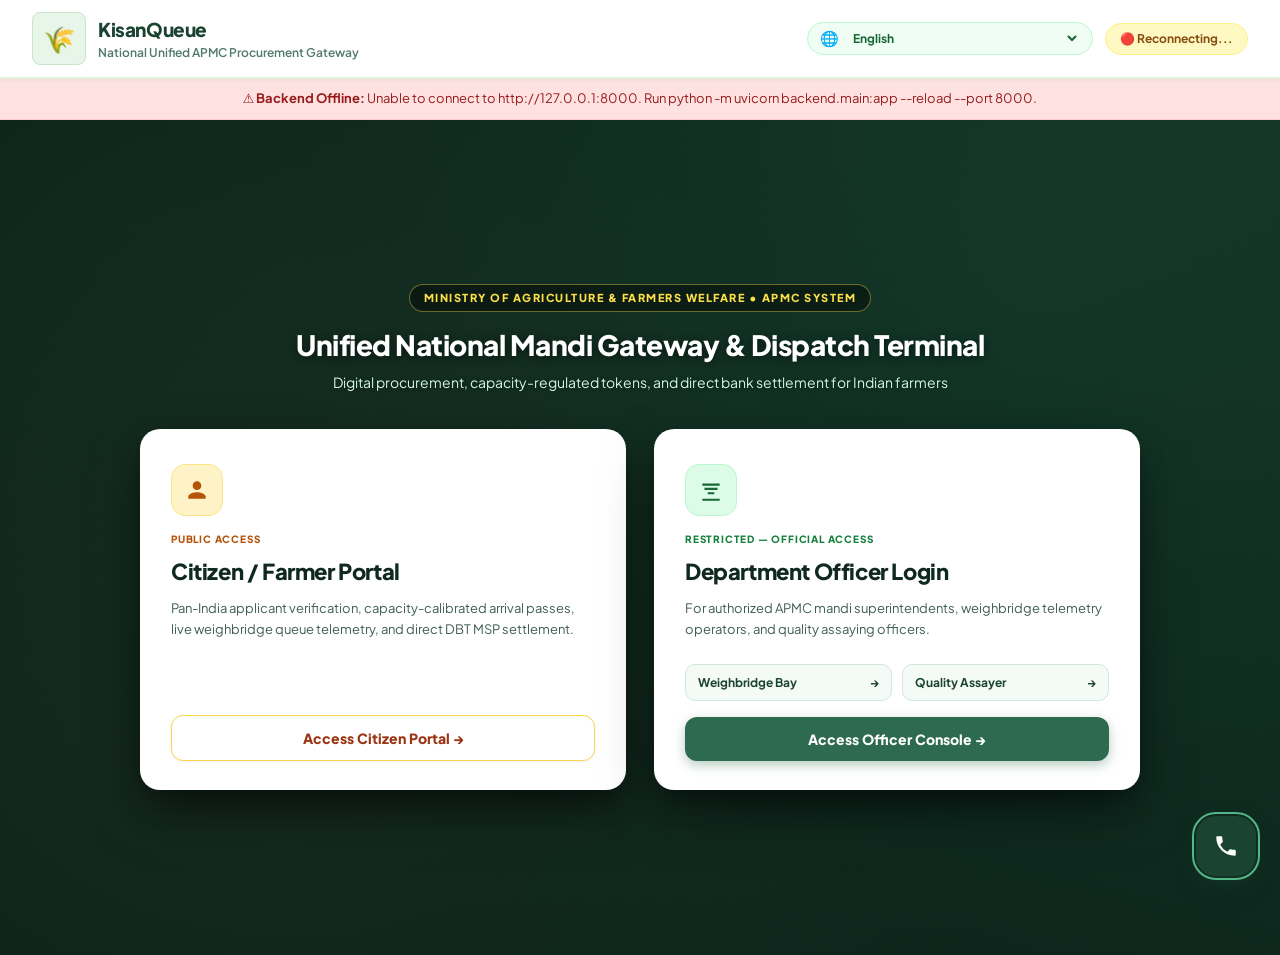
==== commit 1a75e4fb: "feat: implement Pan-India APMC routing, 6-digit OTP, and multilingual support" ====
--- a/index.html
+++ b/index.html
@@ -1,713 +1,1053 @@
-<!DOCTYPE html>
+<!doctype html>
 <html lang="en">
-<head>
-  <meta charset="UTF-8">
-  <meta name="viewport" content="width=device-width, initial-scale=1.0">
-  <title>KisanQueue | Smart Agricultural Procurement Platform</title>
-  <link rel="stylesheet" href="css/main.css">
-  <link rel="stylesheet" href="css/ticket.css">
-  <link rel="icon" href="assets/favicon.ico">
-  <style>
-    .header-actions {
-      display: flex;
-      align-items: center;
-      gap: 12px;
-    }
-
-    .gateway-return-btn {
-      display: inline-flex;
-      align-items: center;
-      justify-content: center;
-    }
-
-    .gateway-return-btn.hidden,
-    .applicant-otp-container.hidden,
-    .auth-status-banner.hidden,
-    .ai-modal-body.hidden {
-      display: none;
-    }
-
-    .auth-box-title {
-      margin: 0 0 4px 0;
-      font-size: 13px;
-      color: #1e3a8a;
-      display: flex;
-      align-items: center;
-      gap: 6px;
-      text-transform: uppercase;
-      letter-spacing: 0.5px;
-    }
-
-    .auth-box-subtitle {
-      margin: 0 0 10px 0;
-      font-size: 11px;
-      color: #64748b;
-    }
-
-    .auth-tab-row {
-      display: flex;
-      gap: 6px;
-      margin-bottom: 12px;
-    }
-
-    .auth-direct-input-group {
-      display: flex;
-      gap: 8px;
-    }
-
-    .auth-otp-input-group {
-      display: none;
-      flex-direction: column;
-      gap: 8px;
-    }
-
-    .auth-otp-row {
-      display: flex;
-      gap: 8px;
-    }
-
-    .auth-otp-code-row {
-      display: none;
-      gap: 8px;
-    }
-
-    .auth-otp-code {
-      text-align: center;
-      letter-spacing: 3px;
-      font-weight: 800;
-    }
-
-    .auth-status-banner {
-      display: none;
-      margin-top: 10px;
-      padding: 8px 10px;
-      border-radius: 6px;
-      font-size: 11px;
-      font-weight: 600;
-      align-items: center;
-      justify-content: space-between;
-    }
-
-    .auth-otp-input {
-      text-align: center;
-      letter-spacing: 3px;
-      font-weight: 800;
-    }
-
-    .applicant-otp-status {
-      font-size: 11px;
-      margin-top: 4px;
-      font-weight: 600;
-    }
-
-    .applicant-otp-input {
-      letter-spacing: 4px;
-      font-weight: 700;
-      text-align: center;
-    }
-
-    .ai-modal-body {
-      display: none;
-    }
-
-    .applicant-otp-container {
-      display: none;
-    }
-
-    .auth-box-identity-row,
-    .auth-otp-actions,
-    .auth-otp-row,
-    .direct-id-input-group,
-    .otp-send-row,
-    .otp-code-row {
-      display: flex;
-      gap: 8px;
-    }
-
-    .auth-box-identity-row {
-      margin-bottom: 12px;
-    }
-
-    .auth-box-identity-row,
-    .otp-send-row,
-    .otp-code-row {
-      align-items: center;
-    }
-
-    .otp-input-group {
-      display: none;
-      flex-direction: column;
-      gap: 8px;
-    }
-
-    .auth-status-banner-inline {
-      display: none;
-      margin-top: 10px;
-      padding: 8px 10px;
-      border-radius: 6px;
-      font-size: 11px;
-      font-weight: 600;
-      align-items: center;
-      justify-content: space-between;
-    }
-
-    .auth-box-title-inline {
-      margin: 0 0 4px 0;
-      font-size: 13px;
-      color: #1e3a8a;
-      display: flex;
-      align-items: center;
-      gap: 6px;
-      text-transform: uppercase;
-      letter-spacing: 0.5px;
-    }
-
-    .auth-box-subtitle-inline {
-      margin: 0 0 10px 0;
-      font-size: 11px;
-      color: #64748b;
-    }
-
-    .hidden {
-      display: none !important;
-    }
-  </style>
-</head>
-<body>
-
-  <!-- Top Navigation & Brand Header -->
-  <header>
-    <div class="brand-wrapper">
-      <span class="brand-logo">🌾</span>
-      <div class="brand-title">
-        <h1>KisanQueue</h1>
-        <p>Smart Last-Mile APMC Procurement System</p>
+  <head>
+    <meta charset="UTF-8" />
+    <meta name="viewport" content="width=device-width, initial-scale=1.0" />
+    <title>KisanQueue | National APMC Procurement Platform</title>
+    <link rel="stylesheet" href="css/main.css" />
+    <link rel="stylesheet" href="css/ticket.css" />
+    <link rel="icon" href="assets/favicon.ico" />
+    <style>
+      .hidden-inline {
+        display: none !important;
+      }
+      .captcha-input {
+        text-transform: uppercase;
+      }
+      .ai-modal-body {
+        display: block;
+      }
+      .officer-kyc-grid {
+        margin-top: 10px;
+        display: grid;
+        grid-template-columns: 1fr 1fr;
+        gap: 8px;
+      }
+      .auth-status-banner {
+        margin-top: 10px;
+        padding: 8px 10px;
+        border-radius: 6px;
+        font-size: 11px;
+        font-weight: 600;
+        align-items: center;
+        justify-content: space-between;
+      }
+      .mobile-check-badge {
+        display: none;
+      }
+      .captcha-entry {
+        text-transform: uppercase;
+      }
+      .otp-error-msg.hidden-inline {
+        display: none !important;
+      }
+    </style>
+  </head>
+  <body>
+    <!-- Top Global GovTech Header with Pan-India Multilingual Selector -->
+    <header>
+      <div class="brand-wrapper">
+        <span class="brand-logo">🌾</span>
+        <div class="brand-title">
+          <h1>KisanQueue</h1>
+          <p data-i18n="tagline">National Unified APMC Procurement Gateway</p>
+        </div>
+      </div>
+
+      <div class="header-controls">
+        <!-- Universal Pan-India & Tribal Regional Language Selector -->
+        <div class="lang-selector-box">
+          <span class="lang-globe-icon">🌐</span>
+          <select id="globalLanguageSelect" aria-label="Choose Language">
+            <optgroup label="National / Common">
+              <option value="en" selected>English</option>
+              <option value="hi">हिन्दी (Hindi)</option>
+            </optgroup>
+            <optgroup label="Eastern & North-Eastern / Indigenous">
+              <option value="bn">বাংলা (Bengali)</option>
+              <option value="or">ଓଡ଼ିଆ (Odia)</option>
+              <option value="as">অসমীয়া (Assamese)</option>
+              <option value="grt">A·chik (Garo - Assam/Meghalaya)</option>
+              <option value="sat">ᱥᱟᱱᱛᱟᱲᱤ (Santali)</option>
+              <option value="brx">बर’ (Bodo)</option>
+              <option value="mai">मैथिली (Maithili)</option>
+            </optgroup>
+            <optgroup label="Northern & Western">
+              <option value="pa">ਪੰਜਾਬੀ (Punjabi)</option>
+              <option value="mr">मराठी (Marathi)</option>
+              <option value="gu">ગુજરાતી (Gujarati)</option>
+            </optgroup>
+            <optgroup label="Southern">
+              <option value="te">తెలుగు (Telugu)</option>
+              <option value="ta">தமிழ் (Tamil)</option>
+              <option value="kn">ಕನ್ನಡ (Kannada)</option>
+              <option value="ml">മലയാളം (Malayalam)</option>
+            </optgroup>
+          </select>
+        </div>
+
+        <button
+          id="btn-back-gateway"
+          type="button"
+          class="gateway-return-btn hidden-inline"
+        >
+          🚪 <span data-i18n="btn_home">Gateway Home</span>
+        </button>
+        <div class="status-pill" id="connection-status">🟡 Connecting...</div>
+      </div>
+    </header>
+
+    <div id="offline-banner" class="banner-offline">
+      ⚠️ <strong>Backend Offline:</strong> Unable to connect to
+      <code>http://127.0.0.1:8000</code>. Run
+      <code>python -m uvicorn backend.main:app --reload --port 8000</code>.
+    </div>
+
+    <main>
+      <!-- ============================================================ -->
+      <!-- VIEW 0: TWO-FACED GATEWAY LANDING                            -->
+      <!-- ============================================================ -->
+      <section id="panel-gateway" class="view-panel active">
+        <div class="gateway-hero-backdrop">
+          <div class="gateway-container">
+            <div class="gateway-header-text">
+              <span class="gov-sub-badge" data-i18n="gov_badge"
+                >MINISTRY OF AGRICULTURE & FARMERS WELFARE • APMC SYSTEM</span
+              >
+              <h2 data-i18n="hero_title">
+                Unified National Mandi Gateway & Dispatch Terminal
+              </h2>
+              <p data-i18n="hero_sub">
+                Digital procurement, capacity-regulated tokens, and direct bank
+                settlement for Indian farmers
+              </p>
+            </div>
+
+            <div class="doorway-grid">
+              <!-- Citizen / Farmer Access Card -->
+              <div class="doorway-card citizen-card">
+                <div class="card-icon-badge citizen-badge">
+                  <svg
+                    viewBox="0 0 24 24"
+                    width="26"
+                    height="26"
+                    fill="currentColor"
+                  >
+                    <path
+                      d="M12 12c2.21 0 4-1.79 4-4s-1.79-4-4-4-4 1.79-4 4 1.79 4 4 4zm0 2c-2.67 0-8 1.34-8 4v2h16v-2c0-2.66-5.33-4-8-4z"
+                    />
+                  </svg>
+                </div>
+
+                <span class="access-pill public-pill" data-i18n="pill_public"
+                  >PUBLIC ACCESS</span
+                >
+                <h3 class="doorway-title" data-i18n="title_citizen">
+                  Citizen / Farmer Portal
+                </h3>
+                <p class="doorway-desc" data-i18n="desc_citizen">
+                  Pan-India applicant verification, capacity-calibrated arrival
+                  passes, live weighbridge queue telemetry, and direct DBT MSP
+                  settlement.
+                </p>
+
+                <div class="doorway-footer">
+                  <button
+                    type="button"
+                    id="btn-enter-farmer"
+                    class="doorway-action-btn citizen-action"
+                  >
+                    <span data-i18n="btn_enter_citizen"
+                      >Access Citizen Portal →</span
+                    >
+                  </button>
+                </div>
+              </div>
+
+              <!-- Department Officer Login Card -->
+              <div class="doorway-card officer-card">
+                <div class="card-icon-badge officer-badge">
+                  <svg
+                    viewBox="0 0 24 24"
+                    width="26"
+                    height="26"
+                    fill="currentColor"
+                  >
+                    <path
+                      d="M4 6h16v2H4zm2 4h12v2H6zm3 4h6v2H9zm-5 6h16v2H4z"
+                    />
+                  </svg>
+                </div>
+
+                <span class="access-pill officer-pill" data-i18n="pill_officer"
+                  >RESTRICTED — OFFICIAL ACCESS</span
+                >
+                <h3 class="doorway-title" data-i18n="title_officer">
+                  Department Officer Login
+                </h3>
+                <p class="doorway-desc" data-i18n="desc_officer">
+                  For authorized APMC mandi superintendents, weighbridge
+                  telemetry operators, and quality assaying officers.
+                </p>
+
+                <div class="sub-access-row">
+                  <button
+                    type="button"
+                    class="sub-access-btn"
+                    id="btn-enter-operator-weighbridge"
+                  >
+                    Weighbridge Bay <span>→</span>
+                  </button>
+                  <button
+                    type="button"
+                    class="sub-access-btn"
+                    id="btn-enter-operator-assayer"
+                  >
+                    Quality Assayer <span>→</span>
+                  </button>
+                </div>
+
+                <div class="doorway-footer">
+                  <button
+                    type="button"
+                    id="btn-enter-operator"
+                    class="doorway-action-btn officer-action"
+                  >
+                    <span data-i18n="btn_enter_officer"
+                      >Access Officer Console →</span
+                    >
+                  </button>
+                </div>
+              </div>
+            </div>
+          </div>
+        </div>
+      </section>
+
+      <!-- ============================================================ -->
+      <!-- VIEW 1: PAN-INDIA APPLICANT LOGIN (STATE, DISTRICT, CAPTCHA) -->
+      <!-- ============================================================ -->
+      <section id="panel-farmer-login" class="view-panel">
+        <div class="applicant-login-backdrop">
+          <div class="applicant-card-wrapper">
+            <!-- Form Area -->
+            <div class="applicant-form-pane">
+              <div class="applicant-shield-badge">
+                <svg
+                  viewBox="0 0 24 24"
+                  width="26"
+                  height="26"
+                  fill="none"
+                  stroke="currentColor"
+                  stroke-width="2"
+                >
+                  <path
+                    d="M12 22s8-4 8-10V5l-8-3-8 3v7c0 6 8 10 8 10z"
+                    fill="#ecfdf5"
+                    stroke="#059669"
+                  />
+                  <circle
+                    cx="12"
+                    cy="11"
+                    r="3"
+                    stroke="#059669"
+                    stroke-width="2"
+                  />
+                </svg>
+              </div>
+
+              <h2 class="applicant-heading" data-i18n="login_heading">
+                Applicant Login (Farmer Portal)
+              </h2>
+
+              <form id="applicant-login-form" onsubmit="return false;">
+                <!-- 1. Select State (Pan-India) -->
+                <div class="applicant-input-group">
+                  <label class="applicant-label">
+                    <span data-i18n="lbl_state">Select Your State / UT</span>
+                    <span class="req-star">*</span>
+                  </label>
+                  <div class="input-with-icon">
+                    <span class="input-prefix-icon">🏛️</span>
+                    <select
+                      id="applicantState"
+                      class="applicant-select"
+                      title="Select your state or union territory"
+                      required
+                    >
+                      <option value="" disabled selected>
+                        -- Choose State / UT --
+                      </option>
+                      <!-- Populated dynamically via JS -->
+                    </select>
+                  </div>
+                </div>
+
+                <!-- 2. Select District -->
+                <div class="applicant-input-group">
+                  <label class="applicant-label">
+                    <span data-i18n="lbl_district">Select Your District</span>
+                    <span class="req-star">*</span>
+                  </label>
+                  <div class="input-with-icon">
+                    <span class="input-prefix-icon">📍</span>
+                    <select
+                      id="applicantDistrict"
+                      class="applicant-select"
+                      title="Select your district"
+                      required
+                      disabled
+                    >
+                      <option value="" disabled selected>
+                        -- First Select State --
+                      </option>
+                    </select>
+                  </div>
+                </div>
+
+                <!-- 2b. Rural APMC Yard / Block Cluster (Village Focus) -->
+                <div class="applicant-input-group">
+                  <label class="applicant-label">
+                    <span>Rural Block / APMC Yard Hub</span>
+                    <span class="req-star">*</span>
+                  </label>
+                  <div class="input-with-icon">
+                    <span class="input-prefix-icon">🚜</span>
+                    <select
+                      id="applicantBlock"
+                      class="applicant-select"
+                      title="Select your rural block or APMC yard hub"
+                      required
+                      disabled
+                    >
+                      <option value="" disabled selected>
+                        -- First Select District --
+                      </option>
+                    </select>
+                  </div>
+                  <span class="applicant-subtext"
+                    >Maps to village panchayats and nearby weighing
+                    counters.</span
+                  >
+                </div>
+                <!-- 3. Mobile Number with Live Green Tick Validation -->
+                <div class="applicant-input-group">
+                  <label class="applicant-label">
+                    <span data-i18n="lbl_mobile">Registered Mobile Number</span>
+                    <span class="req-star">*</span>
+                  </label>
+                  <div class="input-with-icon">
+                    <span class="input-prefix-icon">📱</span>
+                    <input
+                      type="tel"
+                      id="applicantMobile"
+                      class="applicant-input"
+                      placeholder="Enter 10-digit mobile number"
+                      maxlength="10"
+                      autocomplete="tel"
+                      required
+                    />
+                    <!-- Dynamic Green Tick Badge -->
+                    <span
+                      id="mobileValidTick"
+                      class="mobile-check-badge hidden-inline"
+                      title="Valid Indian mobile format"
+                    >
+                      <svg
+                        viewBox="0 0 24 24"
+                        width="18"
+                        height="18"
+                        fill="none"
+                        stroke="#16a34a"
+                        stroke-width="3"
+                      >
+                        <polyline points="20 6 9 17 4 12"></polyline>
+                      </svg>
+                    </span>
+                  </div>
+                  <span class="applicant-subtext" data-i18n="mobile_subtext"
+                    >An authentic 6-digit OTP will be dispatched to this
+                    number.</span
+                  >
+                </div>
+
+                <!-- 4. Security Captcha Challenge -->
+                <div class="applicant-input-group">
+                  <label class="applicant-label">
+                    <span data-i18n="lbl_captcha"
+                      >Security Verification (Captcha)</span
+                    >
+                    <span class="req-star">*</span>
+                  </label>
+                  <div class="captcha-row">
+                    <div
+                      id="captchaDisplay"
+                      class="captcha-badge"
+                      title="Security Captcha"
+                    ></div>
+                    <button
+                      type="button"
+                      id="btnRefreshCaptcha"
+                      class="btn-refresh-captcha"
+                      title="Regenerate Captcha"
+                    >
+                      🔄
+                    </button>
+                    <input
+                      type="text"
+                      id="captchaInput"
+                      class="applicant-input uppercase-input"
+                      placeholder="Type characters"
+                      maxlength="6"
+                      required
+                    />
+                  </div>
+                </div>
+
+                <!-- Submit Button -->
+                <button
+                  type="button"
+                  id="btn-request-otp"
+                  class="applicant-btn-submit"
+                >
+                  <span data-i18n="btn_get_otp">Get OTP →</span>
+                </button>
+
+                <!-- Official Bilingual Compliance Note -->
+                <div class="applicant-note-card">
+                  <div class="note-icon">ℹ️</div>
+                  <div class="note-content" data-i18n="login_note">
+                    <strong>National APMC Advisory:</strong> Farmers can claim
+                    new token appointments, check verification status, and audit
+                    DBT bank transfers via either <strong>ONLINE</strong> portal
+                    mode or <strong>OFFLINE</strong> Mandi Helpdesk terminals.
+                  </div>
+                </div>
+              </form>
+            </div>
+
+            <!-- Side Brand Graphic -->
+            <div class="applicant-brand-pane">
+              <div class="brand-inner-content">
+                <div class="brand-sprout-symbol">🌾</div>
+                <h2 class="brand-bengali-title">राष्ट्रीय कृषि पोर्टल</h2>
+                <p class="brand-english-subtitle">
+                  National APMC Queue Governance
+                </p>
+                <div class="brand-tagline" data-i18n="brand_tagline">
+                  Integrated e-Governance & Direct MSP Settlement across all 28
+                  States & 8 UTs
+                </div>
+              </div>
+            </div>
+          </div>
+        </div>
+      </section>
+
+      <!-- ============================================================ -->
+      <!-- VIEW 2: OTP VERIFICATION SCREEN (DISPATCHED NOTICE & RESEND) -->
+      <!-- ============================================================ -->
+      <section id="panel-farmer-otp" class="view-panel">
+        <div class="applicant-login-backdrop">
+          <div class="otp-card-container">
+            <div class="otp-badge-icon">🔐</div>
+            <h2 class="otp-card-title" data-i18n="otp_title">
+              Enter One Time Password
+            </h2>
+
+            <div class="otp-notice-box">
+              <p>
+                <span data-i18n="otp_sent_to">OTP dispatched to:</span>
+                <strong id="dispMaskedMobile">+91 XXXXX X1234</strong>
+              </p>
+              <p class="otp-timer-text">
+                <span data-i18n="otp_validity">Valid for:</span>
+                <strong><span id="otpCountdown">10:00</span> mins</strong>
+              </p>
+            </div>
+
+            <div class="otp-input-wrapper">
+              <label class="applicant-label" data-i18n="lbl_enter_6digit"
+                >Enter 6-Digit OTP</label
+              >
+              <input
+                type="text"
+                id="otpCodeEntry"
+                class="otp-digit-field"
+                placeholder="• • • • • •"
+                maxlength="6"
+                autocomplete="one-time-code"
+              />
+              <div
+                id="otpErrorBanner"
+                class="otp-error-msg hidden-inline"
+              ></div>
+            </div>
+
+            <div class="otp-action-buttons">
+              <button
+                type="button"
+                id="btn-verify-continue"
+                class="btn-primary-green"
+              >
+                <span data-i18n="btn_verify_continue">Verify & Continue →</span>
+              </button>
+              <button
+                type="button"
+                id="btn-change-mobile"
+                class="btn-secondary-outline"
+              >
+                <span data-i18n="btn_change_mobile"
+                  >← Change Mobile Number</span
+                >
+              </button>
+            </div>
+
+            <div class="otp-resend-row">
+              <span data-i18n="not_received">Didn't receive code?</span>
+              <button type="button" id="btnResendOtp" class="btn-link">
+                Resend OTP
+              </button>
+            </div>
+          </div>
+        </div>
+      </section>
+
+      <!-- ============================================================ -->
+      <!-- VIEW 3: POST-LOGIN ACTION HUB (TRACK STATUS VS NEW BOOKING)  -->
+      <!-- ============================================================ -->
+      <section id="panel-farmer-choice" class="view-panel">
+        <div class="portal-breadcrumb">
+          <button type="button" class="breadcrumb-back-btn">
+            ← Switch Portal
+          </button>
+          <span data-i18n="hub_breadcrumb"
+            >Farmer Services & Verification Dashboard</span
+          >
+        </div>
+
+        <div class="choice-hub-container">
+          <div class="choice-greeting-card">
+            <div class="choice-user-meta">
+              <div class="user-avatar-initial">🌾</div>
+              <div>
+                <h3>
+                  <span data-i18n="welcome_user">Welcome, Verified Farmer</span>
+                </h3>
+                <p id="userSessionMeta">
+                  Region: State • Mobile: +91 XXXXX X1234
+                </p>
+              </div>
+            </div>
+            <button type="button" id="btnHubLogout" class="btn-logout-pill">
+              Logout 🚪
+            </button>
+          </div>
+
+          <div class="choice-tiles-grid">
+            <!-- Tile 1: Track Status -->
+            <div class="choice-card" id="card-choice-track">
+              <div class="choice-icon-circle blue-circle">🔍</div>
+              <h3 data-i18n="tile_track_title">
+                Track Application / Pass Status
+              </h3>
+              <p data-i18n="tile_track_desc">
+                Inspect your existing appointments, active tokens, live
+                weighbridge bay queue numbers, and completed DBT payment
+                receipts.
+              </p>
+              <button
+                type="button"
+                id="btnGoToTracking"
+                class="btn-choice-action action-blue"
+              >
+                <span data-i18n="btn_track_status"
+                  >Track Status & Telemetry →</span
+                >
+              </button>
+            </div>
+
+            <!-- Tile 2: New Slot Booking & KYC Registration -->
+            <div class="choice-card" id="card-choice-book">
+              <div class="choice-icon-circle green-circle">📝</div>
+              <h3 data-i18n="tile_book_title">New Booking & Identity KYC</h3>
+              <p data-i18n="tile_book_desc">
+                Declare agricultural produce, verify Aadhaar & PAN credentials,
+                enter land records, and generate a new dynamic arrival token.
+              </p>
+              <button
+                type="button"
+                id="btnGoToBooking"
+                class="btn-choice-action action-green"
+              >
+                <span data-i18n="btn_new_booking">New Appointment & KYC →</span>
+              </button>
+            </div>
+          </div>
+        </div>
+      </section>
+
+      <!-- ============================================================ -->
+      <!-- VIEW 4: CITIZEN / FARMER DASHBOARD & KYC PASS FORM           -->
+      <!-- ============================================================ -->
+      <section id="panel-farmer" class="view-panel">
+        <div class="portal-breadcrumb">
+          <button
+            type="button"
+            id="btnBackToChoice"
+            class="breadcrumb-back-btn"
+          >
+            ← Back to Services Hub
+          </button>
+          <span data-i18n="booking_breadcrumb"
+            >APMC Slot Booking & Produce Declaration</span
+          >
+        </div>
+
+        <div class="grid-2col">
+          <div class="card">
+            <h2 class="card-title" data-i18n="form_title">
+              Book Procurement Slot
+            </h2>
+            <p class="card-subtitle" data-i18n="form_sub">
+              Register produce to get a dynamic capacity-calibrated queue token.
+            </p>
+
+            <form id="booking-form">
+              <!-- Multi-Identity Verification Module with PAN, Aadhaar Placeholder, and Registry -->
+              <div class="auth-box">
+                <h3 class="auth-box-title">
+                  <span>🛡️</span>
+                  <span data-i18n="kyc_step"
+                    >Step 1: Farmer Identity Verification</span
+                  >
+                </h3>
+                <p class="auth-box-sub" data-i18n="kyc_desc">
+                  Provide national government IDs to auto-populate registry and
+                  clear yard compliance audits.
+                </p>
+
+                <div class="auth-tabs-row">
+                  <button
+                    type="button"
+                    class="auth-tab-btn active"
+                    data-type="KRISHAK_BANDHU"
+                  >
+                    🏛️ State Farmer Registry
+                  </button>
+                  <button type="button" class="auth-tab-btn" data-type="KCC">
+                    💳 Kisan Credit Card (KCC)
+                  </button>
+                  <button
+                    type="button"
+                    class="auth-tab-btn"
+                    data-type="PAN_CARD"
+                  >
+                    📄 Income PAN ID
+                  </button>
+                </div>
+
+                <!-- Input Group for IDs -->
+                <div id="directIdInputGroup" class="id-input-flex">
+                  <input
+                    type="text"
+                    id="farmerIdValue"
+                    value="KB-982145"
+                    placeholder="Enter Registration ID (e.g. KB-982145)"
+                  />
+                  <button
+                    type="button"
+                    id="verifyIdBtn"
+                    class="btn-verify"
+                    data-i18n="btn_verify_id"
+                  >
+                    Verify ID
+                  </button>
+                </div>
+
+                <!-- PAN & Aadhaar Fields for Officer Verification -->
+                <div class="officer-kyc-grid officer-kyc-grid-spaced">
+                  <div>
+                    <label class="sublabel-tiny"
+                      >Aadhaar (Masked Document Reference)</label
+                    >
+                    <input
+                      type="text"
+                      id="farmerAadhaarRef"
+                      placeholder="XXXX-XXXX-XXXX"
+                      maxlength="14"
+                      class="input-tiny"
+                    />
+                  </div>
+                  <div>
+                    <label class="sublabel-tiny"
+                      >Permanent Account Number (PAN)</label
+                    >
+                    <input
+                      type="text"
+                      id="farmerPanNumber"
+                      placeholder="ABCDE1234F"
+                      maxlength="10"
+                      class="input-tiny uppercase-input"
+                    />
+                  </div>
+                </div>
+
+                <div id="authStatusBanner" class="auth-status-banner"></div>
+              </div>
+
+              <!-- Booking Fields -->
+              <div class="form-group">
+                <label data-i18n="lbl_name">1. Farmer Full Name</label>
+                <input
+                  type="text"
+                  id="farmer_name"
+                  name="farmer_name"
+                  placeholder="e.g. Ramesh Kumar"
+                  required
+                />
+              </div>
+              <div class="form-group">
+                <label data-i18n="lbl_phone">2. Verified Mobile Number</label>
+                <input
+                  type="tel"
+                  id="mobile"
+                  name="mobile"
+                  pattern="[0-9]{10}"
+                  placeholder="10-digit number"
+                  required
+                />
+              </div>
+              <div class="form-group">
+                <label data-i18n="lbl_village"
+                  >3. Village / Tehsil / Block</label
+                >
+                <input
+                  type="text"
+                  id="village"
+                  name="village"
+                  placeholder="e.g. Rampur"
+                  required
+                />
+              </div>
+              <div class="form-group">
+                <label data-i18n="lbl_centre">4. Procurement Centre</label>
+                <select
+                  id="centre_id"
+                  name="centre_id"
+                  class="centre-dropdown"
+                  title="Select procurement centre"
+                >
+                  <option value="Centre A">
+                    Centre A (Main Mandi Terminal)
+                  </option>
+                  <option value="Centre B">Centre B (North Yard Silo)</option>
+                  <option value="Centre C">
+                    Centre C (Express Grain Railhead)
+                  </option>
+                </select>
+              </div>
+              <div class="form-group">
+                <label data-i18n="lbl_crop">5. Crop Type</label>
+                <select id="crop" name="crop" title="Select crop type">
+                  <option value="Paddy">Paddy (MSP ₹2,300/Qtl)</option>
+                  <option value="Wheat">Wheat (MSP ₹2,275/Qtl)</option>
+                  <option value="Mustard">Mustard (MSP ₹5,650/Qtl)</option>
+                </select>
+              </div>
+              <div class="form-group">
+                <label data-i18n="lbl_qty"
+                  >6. Harvest Produce Quantity (Quintals)</label
+                >
+                <input
+                  type="number"
+                  id="quantity"
+                  step="0.5"
+                  name="quantity"
+                  placeholder="e.g. 45"
+                  required
+                />
+              </div>
+              <div class="form-group">
+                <label data-i18n="lbl_slot">7. Preferred Arrival Slot</label>
+                <select
+                  id="slot_time"
+                  name="slot_time"
+                  title="Select preferred slot"
+                >
+                  <option value="09:00 AM - 11:00 AM">
+                    Morning (09:00 AM - 11:00 AM)
+                  </option>
+                  <option value="11:00 AM - 01:00 PM">
+                    Mid-Day (11:00 AM - 01:00 PM)
+                  </option>
+                  <option value="02:00 PM - 04:00 PM">
+                    Afternoon (02:00 PM - 04:00 PM)
+                  </option>
+                </select>
+              </div>
+              <button
+                type="submit"
+                id="generatePassSubmitBtn"
+                class="btn-primary"
+                data-i18n="btn_generate_pass"
+              >
+                Generate Pass
+              </button>
+            </form>
+          </div>
+
+          <div>
+            <div class="card">
+              <h2 class="card-title" data-i18n="pass_title">
+                Active Digital Pass
+              </h2>
+              <p class="card-subtitle" data-i18n="pass_sub">
+                Live position synchronized with weighbridge counters.
+              </p>
+              <div id="farmer-ticket-display"></div>
+            </div>
+          </div>
+        </div>
+      </section>
+
+      <!-- ============================================================ -->
+      <!-- VIEW 5: DEPARTMENT OFFICER DESK VIEW                         -->
+      <!-- ============================================================ -->
+      <section id="panel-operator" class="view-panel">
+        <div class="portal-breadcrumb">
+          <button type="button" class="breadcrumb-back-btn">
+            ← Switch Portal
+          </button>
+          <span data-i18n="officer_breadcrumb"
+            >National APMC Authority Dispatch Console</span
+          >
+        </div>
+
+        <div class="operator-header">
+          <div>
+            <h2 class="operator-title" data-i18n="officer_title">
+              Procurement Centre Dashboard
+            </h2>
+            <p class="operator-subtitle" data-i18n="officer_sub">
+              Manage queues, weighbridge throughput, and MSP disbursements.
+            </p>
+          </div>
+          <div class="operator-centre-select">
+            <select
+              class="centre-dropdown"
+              title="Select dashboard procurement centre"
+            >
+              <option value="Centre A">Centre A (Main Mandi)</option>
+              <option value="Centre B">Centre B (North Yard)</option>
+              <option value="Centre C">Centre C (Grain Silo)</option>
+            </select>
+          </div>
+        </div>
+
+        <div class="metrics-row">
+          <div class="metric-tile">
+            <span data-i18n="metric_total">Total Today</span>
+            <strong id="metric-total">0</strong>
+          </div>
+          <div class="metric-tile">
+            <span data-i18n="metric_line">In Line</span>
+            <strong id="metric-waiting">0</strong>
+          </div>
+          <div class="metric-tile">
+            <span data-i18n="metric_bridge">At Weighbridge</span>
+            <strong id="metric-processing">0</strong>
+          </div>
+          <div class="metric-tile">
+            <span data-i18n="metric_done">Completed</span>
+            <strong id="metric-completed">0</strong>
+          </div>
+        </div>
+
+        <div class="card workload-tracker">
+          <div class="workload-header">
+            <span data-i18n="yard_cap">Yard Utilization Capacity</span>
+            <strong id="workload-percent">0%</strong>
+          </div>
+          <div class="progress-track">
+            <div class="progress-fill" id="workload-bar"></div>
+          </div>
+        </div>
+
+        <h3 class="section-heading" data-i18n="weigh_counters">
+          Live Weighbridge Counters
+        </h3>
+        <div id="active-counters-container"></div>
+
+        <div class="card queue-card">
+          <h3 class="card-title" data-i18n="arrival_queue">Arrival Queue</h3>
+          <div class="data-table-container">
+            <table>
+              <thead>
+                <tr>
+                  <th>Seq</th>
+                  <th>Token</th>
+                  <th>Farmer Name</th>
+                  <th>Load</th>
+                  <th>Status</th>
+                </tr>
+              </thead>
+              <tbody id="operator-queue-tbody"></tbody>
+            </table>
+          </div>
+        </div>
+      </section>
+    </main>
+
+    <!-- ============================================================ -->
+    <!-- FLOATING WIDGET (CALLER / SMART AGRO AI ASSISTANT)           -->
+    <!-- ============================================================ -->
+    <div id="ai-assistant-wrapper">
+      <button
+        id="ai-trigger-btn"
+        type="button"
+        class="mode-helpline"
+        aria-label="Support & AI Assistance"
+        title="Mandi Helpdesk"
+      >
+        <div class="caller-pulse"></div>
+        <div id="icon-caller" class="btn-icon-layer active">
+          <svg viewBox="0 0 24 24" width="26" height="26" fill="currentColor">
+            <path
+              d="M6.62 10.79a15.053 15.053 0 006.59 6.59l2.2-2.2c.27-.27.67-.36 1.02-.24 1.12.37 2.33.57 3.57.57.55 0 1 .45 1 1V20c0 .55-.45 1-1 1-9.39 0-17-7.61-17-17 0-.55.45-1 1-1h3.5c.55 0 1 .45 1 1 0 1.25.2 2.45.57 3.57.11.35.03.74-.25 1.02l-2.2 2.2z"
+            />
+          </svg>
+        </div>
+        <div id="icon-agro-ai" class="btn-icon-layer">
+          <svg
+            viewBox="0 0 24 24"
+            width="28"
+            height="28"
+            fill="none"
+            stroke="currentColor"
+            stroke-width="1.8"
+            stroke-linecap="round"
+            stroke-linejoin="round"
+          >
+            <path d="M12 22V12" stroke="#a7f3d0" stroke-width="2.2" />
+            <path
+              d="M12 12C12 7.5 16 5 21 5C21 10 17 12 12 12Z"
+              fill="#34d399"
+              stroke="#ffffff"
+            />
+            <path
+              d="M12 15C12 11.5 8.5 9.5 4 10C4 14 7.5 15.5 12 15Z"
+              fill="#10b981"
+              stroke="#ffffff"
+            />
+            <circle
+              cx="12"
+              cy="5"
+              r="2.5"
+              fill="#fde047"
+              stroke="#ffffff"
+              stroke-width="1.5"
+            />
+            <path
+              d="M12 1v1.5M9.5 3.5L8.5 2.5M14.5 3.5l1-1"
+              stroke="#fde047"
+              stroke-width="1.5"
+            />
+          </svg>
+        </div>
+      </button>
+
+      <div id="ai-assistant-modal" class="ai-modal-hidden">
+        <!-- Helpline View (Gateway) -->
+        <div id="widget-view-helpline" class="widget-view active">
+          <div class="ai-modal-header helpline-header">
+            <div class="ai-header-info">
+              <div class="ai-call-avatar">📞</div>
+              <div>
+                <h4 class="ai-title">National APMC Helpdesk</h4>
+                <p class="ai-sub">Official Procurement Assistance</p>
+              </div>
+            </div>
+            <button class="ai-modal-close-btn" type="button" title="Close">
+              ✕
+            </button>
+          </div>
+
+          <div class="helpline-body">
+            <div class="helpline-caller-pill">
+              <span class="pulse-dot"></span> CALLER ID:
+              <strong>NAT-APMC-HQ-01</strong>
+            </div>
+            <div class="helpline-phone-card">
+              <span class="phone-label">Kisan Toll-Free Support</span>
+              <strong class="tollfree-number">1800-180-1551</strong>
+              <p class="phone-desc">
+                All-India toll-free assistance for MSP rates, appointment
+                booking, and Mandi operations.
+              </p>
+              <a href="tel:18001801551" class="btn-call-now"
+                ><span>📞</span> Call Helpdesk Directly</a
+              >
+            </div>
+          </div>
+        </div>
+
+        <!-- Agro AI View (Inside Portals) -->
+        <div id="widget-view-ai" class="widget-view">
+          <div class="ai-modal-header agro-header">
+            <div class="ai-header-info">
+              <div class="ai-call-avatar agro-avatar">🌾</div>
+              <div>
+                <h4 id="agro-ai-title" class="ai-title">Kisan Sahayak AI</h4>
+                <p id="agro-ai-sub" class="ai-sub">
+                  Smart Multilingual Voice Copilot
+                </p>
+              </div>
+            </div>
+            <button class="ai-modal-close-btn" type="button" title="Close">
+              ✕
+            </button>
+          </div>
+          <div id="ai-mode-selector" class="ai-mode-grid">
+            <button id="btn-mode-form" type="button" class="ai-mode-btn">
+              <span class="mode-icon">🎙️</span>
+              <span id="btn-mode-title" class="mode-title"
+                >Voice Booking Assistant</span
+              >
+              <span id="btn-mode-desc" class="mode-desc"
+                >Answer questions sequentially to generate your pass</span
+              >
+            </button>
+            <button id="btn-mode-query" type="button" class="ai-mode-btn">
+              <span class="mode-icon">🌱</span>
+              <span class="mode-title">National MSP & Rules Query</span>
+              <span class="mode-desc"
+                >Moisture tolerance, certified MSP prices & documents</span
+              >
+            </button>
+          </div>
+          <div id="ai-modal-body" class="ai-modal-body-hidden">
+            <div class="ai-back-bar">
+              <button id="ai-btn-back" type="button">← Back to Menu</button>
+              <span id="ai-step-indicator" class="ai-step-pill"
+                >Step 1 of 7</span
+              >
+            </div>
+            <div id="ai-chat-stream" class="ai-chat-stream"></div>
+            <div class="ai-mic-controller">
+              <button id="ai-mic-btn" type="button">
+                <span id="ai-mic-icon">🎙️</span>
+                <span id="ai-mic-label">Tap to Speak</span>
+              </button>
+              <p id="ai-mic-status">Press the mic and answer the prompt.</p>
+            </div>
+          </div>
+        </div>
       </div>
     </div>
-    
-    <div class="header-actions">
-      <button id="btn-back-gateway" type="button" class="gateway-return-btn hidden">
-        🚪 Return to Gateway
-      </button>
-      <div class="status-pill" id="connection-status">🟡 Connecting...</div>
-    </div>
-  </header>
-
-  <div id="offline-banner" class="banner-offline">
-    ⚠️ <strong>Backend Offline:</strong> Unable to connect to <code>http://127.0.0.1:8000</code>. Start local server with <code>python -m uvicorn backend.main:app --reload --port 8000</code>.
-  </div>
-
-  <main>
-    <!-- ============================================================ -->
-    <!-- VIEW 0: TWO-FACED GATEWAY LANDING                            -->
-    <!-- ============================================================ -->
-    <section id="panel-gateway" class="view-panel active">
-      <div class="gateway-hero-backdrop">
-        <div class="gateway-container">
-          
-          <div class="gateway-header-text">
-            <span class="gov-sub-badge">DEPARTMENT OF AGRICULTURAL MARKETING & APMC YARD GOVERNANCE</span>
-            <h2>Integrated Mandi Gateway & Dispatch Terminal</h2>
-            <p>Unified digital access for farmers and procurement yard administration</p>
-          </div>
-
-          <div class="doorway-grid">
-            
-            <!-- Citizen / Farmer Access Card -->
-            <div class="doorway-card citizen-card">
-              <div class="card-icon-badge citizen-badge">
-                <svg viewBox="0 0 24 24" width="26" height="26" fill="currentColor">
-                  <path d="M12 12c2.21 0 4-1.79 4-4s-1.79-4-4-4-4 1.79-4 4 1.79 4 4 4zm0 2c-2.67 0-8 1.34-8 4v2h16v-2c0-2.66-5.33-4-8-4z"/>
-                </svg>
-              </div>
-
-              <span class="access-pill public-pill">PUBLIC ACCESS</span>
-              <h3 class="doorway-title">Citizen / Farmer Portal</h3>
-              <p class="doorway-desc">
-                Book capacity-calibrated arrival passes, verify Krishak Bandhu/KCC credentials, track live weighbridge queue telemetry, and monitor direct DBT MSP bank clearance.
-              </p>
-
-              <div class="doorway-footer">
-                <button type="button" id="btn-enter-farmer" class="doorway-action-btn citizen-action">
-                  Access Citizen Portal →
-                </button>
-              </div>
-            </div>
-
-            <!-- Department Officer Login Card -->
-            <div class="doorway-card officer-card">
-              <div class="card-icon-badge officer-badge">
-                <svg viewBox="0 0 24 24" width="26" height="26" fill="currentColor">
-                  <path d="M4 6h16v2H4zm2 4h12v2H6zm3 4h6v2H9zm-5 6h16v2H4z"/>
-                </svg>
-              </div>
-
-              <span class="access-pill officer-pill">RESTRICTED — AUTHORISED PERSONNEL ONLY</span>
-              <h3 class="doorway-title">Department Officer Login</h3>
-              <p class="doorway-desc">
-                For designated APMC yard operators, weighbridge supervisors, and quality assaying staff. Authenticate via registered credentials to manage yard queues.
-              </p>
-
-              <div class="sub-access-row">
-                <button type="button" class="sub-access-btn" id="btn-enter-operator-weighbridge">
-                  Access Weighbridge <span>→</span>
-                </button>
-                <button type="button" class="sub-access-btn" id="btn-enter-operator-assayer">
-                  Access Assayer / Secy <span>→</span>
-                </button>
-              </div>
-
-              <div class="doorway-footer">
-                <button type="button" id="btn-enter-operator" class="doorway-action-btn officer-action">
-                  Access Department Officer Desk →
-                </button>
-              </div>
-            </div>
-
-          </div>
-        </div>
-      </div>
-    </section>
-
-    <!-- ============================================================ -->
-    <!-- VIEW 1: APPLICANT LOGIN (EXACT REPLICA OF ATTACHED IMAGE)    -->
-    <!-- ============================================================ -->
-    <section id="panel-farmer-login" class="view-panel">
-      <div class="applicant-login-backdrop">
-        <div class="applicant-card-wrapper">
-          
-          <!-- Left Column: Form Controls -->
-          <div class="applicant-form-pane">
-            
-            <!-- Shield Badge Icon -->
-            <div class="applicant-shield-badge">
-              <svg viewBox="0 0 24 24" width="26" height="26" fill="none" stroke="currentColor" stroke-width="2">
-                <path d="M12 22s8-4 8-10V5l-8-3-8 3v7c0 6 8 10 8 10z" fill="#ffedd5" stroke="#ea580c"/>
-                <circle cx="12" cy="11" r="3" stroke="#ea580c" stroke-width="2"/>
-              </svg>
-            </div>
-
-            <h2 class="applicant-heading">Applicant Login</h2>
-
-            <form id="applicant-login-form">
-              
-              <!-- 1. District Selector -->
-              <div class="applicant-input-group">
-                <label class="applicant-label">
-                  Select Your District <span class="req-star">*</span>
-                </label>
-                <span class="applicant-label-bengali">আপনার জেলা নির্বাচন করুন</span>
-                
-                <div class="input-with-icon">
-                  <span class="input-prefix-icon">
-                    <svg viewBox="0 0 24 24" width="16" height="16" fill="none" stroke="#64748b" stroke-width="2">
-                      <path d="M21 10c0 7-9 13-9 13s-9-6-9-13a9 9 0 0 1 18 0z"/>
-                      <circle cx="12" cy="10" r="3"/>
-                    </svg>
-                  </span>
-                  <select id="applicantDistrict" class="applicant-select" title="Select your district" required>
-                    <option value="" disabled selected>Search district...</option>
-                    <option value="Purba Bardhaman">Purba Bardhaman</option>
-                    <option value="Paschim Bardhaman">Paschim Bardhaman</option>
-                    <option value="Hooghly">Hooghly</option>
-                    <option value="Birbhum">Birbhum</option>
-                    <option value="Nadia">Nadia</option>
-                    <option value="Murshidabad">Murshidabad</option>
-                    <option value="Malda">Malda</option>
-                    <option value="Bankura">Bankura</option>
-                  </select>
-                </div>
-                <span class="applicant-subtext">District selection is mandatory before login.</span>
-              </div>
-
-              <!-- 2. Mobile Number Input -->
-              <div class="applicant-input-group">
-                <label class="applicant-label">
-                  Registered Any Mobile Number <span class="mode-tag">(Online /Offline)</span><span class="req-star">*</span>
-                </label>
-                <span class="applicant-label-bengali">নথিভুক্ত মোবাইল নম্বর</span>
-
-                <div class="input-with-icon">
-                  <span class="input-prefix-icon">
-                    <svg viewBox="0 0 24 24" width="16" height="16" fill="none" stroke="#64748b" stroke-width="2">
-                      <rect x="5" y="2" width="14" height="20" rx="2" ry="2"/>
-                      <line x1="12" y1="18" x2="12.01" y2="18"/>
-                    </svg>
-                  </span>
-                  <input type="tel" id="applicantMobile" class="applicant-input" placeholder="Enter 10-digit number" pattern="[0-9]{10}" maxlength="10" required>
-                </div>
-                <span class="applicant-subtext">A 6-digit OTP will be sent to this mobile number.</span>
-              </div>
-
-              <!-- OTP Verification Row (Hidden by default, shown upon Request OTP) -->
-              <div id="applicantOtpRow" class="applicant-otp-container hidden">
-                <label class="applicant-label">Enter One Time Password (OTP)</label>
-                <div class="input-with-icon">
-                  <input type="text" id="applicantOtpCode" class="applicant-input applicant-otp-input" placeholder="• • • • • •" maxlength="6">
-                </div>
-                <div id="applicantOtpStatus" class="applicant-otp-status"></div>
-              </div>
-
-              <!-- Action Button -->
-              <button type="button" id="btn-applicant-submit" class="applicant-btn-submit">
-                <span id="applicantBtnText">Request OTP →</span>
-              </button>
-
-              <!-- Information Callout Box -->
-              <div class="applicant-note-card">
-                <div class="note-icon">
-                  <svg viewBox="0 0 24 24" width="16" height="16" fill="none" stroke="#b45309" stroke-width="2">
-                    <circle cx="12" cy="12" r="10"/>
-                    <line x1="12" y1="16" x2="12" y2="12"/>
-                    <line x1="12" y1="8" x2="12.01" y2="8"/>
-                  </svg>
-                </div>
-                <div class="note-content">
-                  <strong>Note:</strong> You can check your application status or claim an existing application using any mobile number registered in the application through both <strong>ONLINE</strong> and <strong>OFFLINE</strong> mode.
-                </div>
-              </div>
-
-            </form>
-          </div>
-
-          <!-- Right Column: Branded Portal Graphic -->
-          <div class="applicant-brand-pane">
-            <div class="brand-inner-content">
-              <div class="brand-sprout-symbol">🌾</div>
-              <h2 class="brand-bengali-title">কৃষক পোর্টাল ও প্রকিউরমেন্ট</h2>
-              <p class="brand-english-subtitle">KisanQueue APMC Procurement System</p>
-              <div class="brand-tagline">Last-Mile Queue Automation & Direct Benefit Settlement</div>
-            </div>
-          </div>
-
-        </div>
-      </div>
-    </section>
-
-    <!-- ============================================================ -->
-    <!-- VIEW 2: CITIZEN / FARMER DASHBOARD & PASS TRACKING           -->
-    <!-- ============================================================ -->
-    <section id="panel-farmer" class="view-panel">
-      <div class="portal-breadcrumb">
-        <button type="button" class="breadcrumb-back-btn">← Switch Portal</button>
-        <span>Farmer Procurement & Scheduling Window</span>
-      </div>
-
-      <div class="grid-2col">
-        <div class="card">
-          <h2 class="card-title">Book Procurement Slot</h2>
-          <p class="card-subtitle">Register produce to get a dynamic queue token.</p>
-
-          <form id="booking-form">
-            <!-- Multi-Identity Verification Module -->
-            <div class="auth-box">
-              <h3 class="auth-box-title">
-                <span>🛡️</span> Step 1: Farmer Identity Verification (পরিচিতি যাচাই)
-              </h3>
-              <p class="auth-box-subtitle">
-                Verify identity to auto-populate registry details and secure priority token allocation.
-              </p>
-
-              <div class="auth-tab-row">
-                <button type="button" class="auth-tab-btn active" data-type="KRISHAK_BANDHU">
-                  🏛️ Krishak Bandhu
-                </button>
-                <button type="button" class="auth-tab-btn" data-type="KCC">
-                  💳 Kisan Credit Card
-                </button>
-                <button type="button" class="auth-tab-btn" data-type="MOBILE_OTP">
-                  📱 Mobile OTP
-                </button>
-              </div>
-
-              <div id="directIdInputGroup" class="auth-direct-input-group">
-                <input type="text" id="farmerIdValue" value="KB-982145" placeholder="Enter Krishak Bandhu ID (e.g. KB-982145)">
-                <button type="button" id="verifyIdBtn" class="btn-verify">
-                  Verify ID
-                </button>
-              </div>
-
-              <div id="otpInputGroup" class="auth-otp-input-group">
-                <div class="auth-otp-row">
-                  <input type="tel" id="otpMobileNumber" placeholder="Enter 10-Digit Mobile Number">
-                  <button type="button" id="sendOtpBtn" class="btn-otp-send">
-                    Send OTP
-                  </button>
-                </div>
-                <div id="otpCodeRow" class="auth-otp-code-row">
-                  <input type="text" id="otpCodeInput" class="auth-otp-code" placeholder="4-Digit OTP" maxlength="4">
-                  <button type="button" id="submitOtpBtn" class="btn-otp-confirm">
-                    Confirm OTP
-                  </button>
-                </div>
-              </div>
-
-              <div id="authStatusBanner" class="auth-status-banner"></div>
-            </div>
-
-            <!-- Booking Fields -->
-            <div class="form-group">
-              <label>1. Farmer Name</label>
-              <input type="text" id="farmer_name" name="farmer_name" placeholder="e.g. Ramesh Kumar" required>
-            </div>
-            <div class="form-group">
-              <label>2. Mobile Number</label>
-              <input type="tel" id="mobile" name="mobile" pattern="[0-9]{10}" placeholder="10-digit number" required>
-            </div>
-            <div class="form-group">
-              <label>3. Village / Tehsil</label>
-              <input type="text" id="village" name="village" placeholder="e.g. Rampur" required>
-            </div>
-            <div class="form-group">
-              <label>4. Procurement Centre</label>
-              <select id="centre_id" name="centre_id" class="centre-dropdown" title="Select procurement centre">
-                <option value="Centre A">Centre A (Main Mandi)</option>
-                <option value="Centre B">Centre B (North Yard)</option>
-                <option value="Centre C">Centre C (Grain Silo)</option>
-              </select>
-            </div>
-            <div class="form-group">
-              <label>5. Crop Type</label>
-              <select id="crop" name="crop" title="Select crop type">
-                <option value="Paddy">Paddy (MSP ₹2,300/Qtl)</option>
-                <option value="Wheat">Wheat (MSP ₹2,275/Qtl)</option>
-                <option value="Mustard">Mustard (MSP ₹5,650/Qtl)</option>
-              </select>
-            </div>
-            <div class="form-group">
-              <label>6. Estimated Quantity (Quintals)</label>
-              <input type="number" id="quantity" step="0.5" name="quantity" placeholder="e.g. 45" required>
-            </div>
-            <div class="form-group">
-              <label>7. Preferred Slot</label>
-              <select id="slot_time" name="slot_time" title="Select preferred slot">
-                <option value="09:00 AM - 11:00 AM">Morning (09:00 AM - 11:00 AM)</option>
-                <option value="11:00 AM - 01:00 PM">Mid-Day (11:00 AM - 01:00 PM)</option>
-                <option value="02:00 PM - 04:00 PM">Afternoon (02:00 PM - 04:00 PM)</option>
-              </select>
-            </div>
-            <button type="submit" id="generatePassSubmitBtn" class="btn-primary">Generate Pass</button>
-          </form>
-        </div>
-
-        <div>
-          <div class="card">
-            <h2 class="card-title">Active Digital Pass</h2>
-            <p class="card-subtitle">Live position synchronized with weighbridge counters.</p>
-            <div id="farmer-ticket-display"></div>
-          </div>
-        </div>
-      </div>
-    </section>
-
-    <!-- ============================================================ -->
-    <!-- VIEW 3: DEPARTMENT OFFICER DESK VIEW                         -->
-    <!-- ============================================================ -->
-    <section id="panel-operator" class="view-panel">
-      <div class="portal-breadcrumb">
-        <button type="button" class="breadcrumb-back-btn">← Switch Portal</button>
-        <span>Mandi Yard Authority Dispatch Console</span>
-      </div>
-
-      <div class="operator-header">
-        <div>
-          <h2 class="operator-title">Procurement Centre Dashboard</h2>
-          <p class="operator-subtitle">Manage queues, weighbridge throughput, and MSP disbursements.</p>
-        </div>
-        <div class="operator-centre-select">
-          <select class="centre-dropdown" title="Select dashboard procurement centre">
-            <option value="Centre A">Centre A (Main Mandi)</option>
-            <option value="Centre B">Centre B (North Yard)</option>
-            <option value="Centre C">Centre C (Grain Silo)</option>
-          </select>
-        </div>
-      </div>
-
-      <div class="metrics-row">
-        <div class="metric-tile">
-          <span>Total Today</span>
-          <strong id="metric-total">0</strong>
-        </div>
-        <div class="metric-tile">
-          <span>In Line</span>
-          <strong id="metric-waiting">0</strong>
-        </div>
-        <div class="metric-tile">
-          <span>At Weighbridge</span>
-          <strong id="metric-processing">0</strong>
-        </div>
-        <div class="metric-tile">
-          <span>Completed</span>
-          <strong id="metric-completed">0</strong>
-        </div>
-      </div>
-
-      <div class="card workload-tracker">
-        <div class="workload-header">
-          <span>Centre Utilization Capacity</span>
-          <strong id="workload-percent">0%</strong>
-        </div>
-        <div class="progress-track">
-          <div class="progress-fill" id="workload-bar"></div>
-        </div>
-      </div>
-
-      <h3 class="section-heading">Live Weighbridge Counters</h3>
-      <div id="active-counters-container"></div>
-
-      <div class="card queue-card">
-        <h3 class="card-title">Arrival Queue</h3>
-        <div class="data-table-container">
-          <table>
-            <thead>
-              <tr>
-                <th>Seq</th>
-                <th>Token</th>
-                <th>Farmer Name</th>
-                <th>Load</th>
-                <th>Status</th>
-              </tr>
-            </thead>
-            <tbody id="operator-queue-tbody"></tbody>
-          </table>
-        </div>
-      </div>
-    </section>
-  </main>
-
-  <!-- ============================================================ -->
-  <!-- DYNAMIC FLOATING WIDGET (CALLER / SMART AGRO AI ASSISTANT)   -->
-  <!-- ============================================================ -->
-  <div id="ai-assistant-wrapper">
-    <button id="ai-trigger-btn" type="button" class="mode-helpline" aria-label="Support & AI Assistance" title="Mandi Helpdesk">
-      <div class="caller-pulse"></div>
-
-      <!-- Icon 1: Mandi Caller (Gateway / Home Page) -->
-      <div id="icon-caller" class="btn-icon-layer active">
-        <svg viewBox="0 0 24 24" width="26" height="26" fill="currentColor">
-          <path d="M6.62 10.79a15.053 15.053 0 006.59 6.59l2.2-2.2c.27-.27.67-.36 1.02-.24 1.12.37 2.33.57 3.57.57.55 0 1 .45 1 1V20c0 .55-.45 1-1 1-9.39 0-17-7.61-17-17 0-.55.45-1 1-1h3.5c.55 0 1 .45 1 1 0 1.25.2 2.45.57 3.57.11.35.03.74-.25 1.02l-2.2 2.2z"/>
-        </svg>
-      </div>
-
-      <!-- Icon 2: Smart Agricultural AI Sprout (Inside Portals) -->
-      <div id="icon-agro-ai" class="btn-icon-layer">
-        <svg viewBox="0 0 24 24" width="28" height="28" fill="none" stroke="currentColor" stroke-width="1.8" stroke-linecap="round" stroke-linejoin="round">
-          <path d="M12 22V12" stroke="#a7f3d0" stroke-width="2.2" />
-          <path d="M12 12C12 7.5 16 5 21 5C21 10 17 12 12 12Z" fill="#34d399" stroke="#ffffff" />
-          <path d="M12 15C12 11.5 8.5 9.5 4 10C4 14 7.5 15.5 12 15Z" fill="#10b981" stroke="#ffffff" />
-          <circle cx="12" cy="5" r="2.5" fill="#fde047" stroke="#ffffff" stroke-width="1.5" />
-          <path d="M12 1v1.5M9.5 3.5L8.5 2.5M14.5 3.5l1-1" stroke="#fde047" stroke-width="1.5" />
-        </svg>
-      </div>
-    </button>
-
-    <!-- Morphing Modal Popup Window -->
-    <div id="ai-assistant-modal" class="ai-modal-hidden">
-      
-      <!-- Helpline View (Gateway) -->
-      <div id="widget-view-helpline" class="widget-view active">
-        <div class="ai-modal-header helpline-header">
-          <div class="ai-header-info">
-            <div class="ai-call-avatar">
-              <svg viewBox="0 0 24 24" width="16" height="16" fill="white">
-                <path d="M6.62 10.79a15.053 15.053 0 006.59 6.59l2.2-2.2c.27-.27.67-.36 1.02-.24 1.12.37 2.33.57 3.57.57.55 0 1 .45 1 1V20c0 .55-.45 1-1 1-9.39 0-17-7.61-17-17 0-.55.45-1 1-1h3.5c.55 0 1 .45 1 1 0 1.25.2 2.45.57 3.57.11.35.03.74-.25 1.02l-2.2 2.2z"/>
-              </svg>
-            </div>
-            <div>
-              <h4 class="ai-title">APMC Yard Support Helpline</h4>
-              <p class="ai-sub">Official Procurement Control Desk</p>
-            </div>
-          </div>
-          <button class="ai-modal-close-btn" type="button" title="Close">✕</button>
-        </div>
-
-        <div class="helpline-body">
-          <div class="helpline-caller-pill">
-            <span class="pulse-dot"></span> CALLER ID: <strong>MANDI-CTRL-KOL-01</strong>
-          </div>
-
-          <div class="helpline-phone-card">
-            <span class="phone-label">Kisan Toll-Free Support</span>
-            <strong class="tollfree-number">1800-180-1551</strong>
-            <p class="phone-desc">Direct line to procurement yard officers for token, produce or gate entry assistance.</p>
-            <a href="tel:18001801551" class="btn-call-now">
-              <span>📞</span> Call Helpdesk Directly
-            </a>
-          </div>
-
-          <div class="helpline-directory">
-            <div class="dir-item">
-              <span>Yard Control Room:</span>
-              <strong>033-2248-8220</strong>
-            </div>
-            <div class="dir-item">
-              <span>Weighbridge Supervisor:</span>
-              <strong>+91 98301 22415</strong>
-            </div>
-            <div class="dir-item">
-              <span>Hours of Operation:</span>
-              <strong>Mon – Sat (08:00 AM – 06:00 PM)</strong>
-            </div>
-          </div>
-        </div>
-      </div>
-
-      <!-- Agro AI View (Inside Portals) -->
-      <div id="widget-view-ai" class="widget-view">
-        <div class="ai-modal-header agro-header">
-          <div class="ai-header-info">
-            <div class="ai-call-avatar agro-avatar">🌾</div>
-            <div>
-              <h4 id="agro-ai-title" class="ai-title">Kisan Sahayak AI</h4>
-              <p id="agro-ai-sub" class="ai-sub">Smart Agricultural Copilot</p>
-            </div>
-          </div>
-          <div class="ai-header-actions">
-            <select id="ai-language-select" title="Language">
-              <option value="bn-IN" selected>বাংলা</option>
-              <option value="hi-IN">हिन्दी</option>
-              <option value="en-IN">English</option>
-            </select>
-            <button class="ai-modal-close-btn" type="button" title="Close">✕</button>
-          </div>
-        </div>
-
-        <div id="ai-mode-selector" class="ai-mode-grid">
-          <button id="btn-mode-form" type="button" class="ai-mode-btn">
-            <span class="mode-icon">🎙️</span>
-            <span id="btn-mode-title" class="mode-title">ভয়েস দিয়ে ফর্ম পূরণ</span>
-            <span id="btn-mode-desc" class="mode-desc">Voice Form Booking (Step-by-Step)</span>
-          </button>
-          <button id="btn-mode-query" type="button" class="ai-mode-btn">
-            <span class="mode-icon">🌱</span>
-            <span class="mode-title">কৃষি ও মান্ডি জিজ্ঞাসা</span>
-            <span class="mode-desc">Mandi Rules, Moisture Tolerance, MSP Rates</span>
-          </button>
-        </div>
-
-        <div id="ai-modal-body" class="ai-modal-body">
-          <div class="ai-back-bar">
-            <button id="ai-btn-back" type="button">← Back to Menu</button>
-            <span id="ai-step-indicator" class="ai-step-pill">Step 1 of 7</span>
-          </div>
-
-          <div id="ai-chat-stream" class="ai-chat-stream"></div>
-
-          <div class="ai-mic-controller">
-            <button id="ai-mic-btn" type="button">
-              <span id="ai-mic-icon">🎙️</span>
-              <span id="ai-mic-label">Tap to Speak</span>
-            </button>
-            <p id="ai-mic-status">Press the mic and answer the prompt.</p>
-          </div>
-        </div>
-      </div>
-
-    </div>
-  </div>
-
-  <script src="js/config.js"></script>
-  <script src="js/voice-assistant.js"></script>
-  <script src="js/app.js"></script>
-</body>
-</html>+
+    <script src="js/config.js"></script>
+    <script src="js/voice-assistant.js"></script>
+    <script src="js/app.js"></script>
+  </body>
+</html>
--- a/css/main.css
+++ b/css/main.css
@@ -1,25 +1,32 @@
 @import url('https://fonts.googleapis.com/css2?family=Plus+Jakarta+Sans:wght@400;500;600;700;800&display=swap');
 
 :root {
-  --primary: #059669;
-  --primary-dark: #047857;
+  /* Agricultural Krishi Palette */
+  --primary: #2d6a4f;
+  --primary-dark: #1b4332;
   --primary-light: #ecfdf5;
-  --accent-blue: #2563eb;
-  --accent-blue-light: #eff6ff;
+  --leaf-emerald: #059669;
+  --harvest-gold: #d4a373;
+  --harvest-amber: #b45309;
+  --mustard-yellow: #ca8a04;
   --terracotta: #c25e17;
   --terracotta-dark: #9a3412;
   --clay-btn: #d4a373;
   --clay-btn-hover: #bc8a5f;
+  
+  /* Surfaces & Organic Agro Backgrounds */
   --surface: #ffffff;
-  --background: #f8fafc;
-  --border: #e2e8f0;
+  --background: #f4f7f4;
+  --border: #d1e7dd;
   --border-focus: #10b981;
-  --text-main: #0f172a;
-  --text-muted: #64748b;
-  --text-subtle: #94a3b8;
-  --shadow-sm: 0 1px 2px 0 rgba(0, 0, 0, 0.05);
-  --shadow-md: 0 4px 6px -1px rgba(0, 0, 0, 0.07), 0 2px 4px -2px rgba(0, 0, 0, 0.05);
-  --shadow-lg: 0 10px 25px -3px rgba(0, 0, 0, 0.1), 0 4px 6px -4px rgba(0, 0, 0, 0.05);
+  --text-main: #0f291e;
+  --text-muted: #52796f;
+  --text-subtle: #84a98c;
+  
+  /* Shadows & Curves */
+  --shadow-sm: 0 1px 3px rgba(45, 106, 79, 0.08);
+  --shadow-md: 0 4px 12px -2px rgba(27, 67, 50, 0.08), 0 2px 4px -2px rgba(0, 0, 0, 0.04);
+  --shadow-lg: 0 12px 28px -4px rgba(27, 67, 50, 0.15), 0 4px 8px -2px rgba(0, 0, 0, 0.05);
   --radius: 16px;
   --radius-sm: 8px;
 }
@@ -40,11 +47,11 @@
 }
 
 /* ==========================================================================
-   Header & Navigation
+   Header & Top Navigation
    ========================================================================== */
 header {
   background: #ffffff;
-  border-bottom: 1px solid var(--border);
+  border-bottom: 2px solid #e2f0d9;
   padding: 12px 32px;
   display: flex;
   justify-content: space-between;
@@ -63,29 +70,29 @@
 
 .brand-logo {
   font-size: 26px;
-  background: var(--primary-light);
+  background: #e8f5e9;
   padding: 6px 10px;
   border-radius: var(--radius-sm);
-  border: 1px solid #d1fae5;
+  border: 1px solid #c8e6c9;
 }
 
 .brand-title h1 {
   font-size: 19px;
   font-weight: 800;
-  color: var(--text-main);
+  color: var(--primary-dark);
   letter-spacing: -0.4px;
 }
 
 .brand-title p {
   font-size: 12px;
-  font-weight: 500;
+  font-weight: 600;
   color: var(--text-muted);
 }
 
 .gateway-return-btn {
-  background: #f1f5f9;
-  border: 1px solid #cbd5e1;
-  color: #334155;
+  background: #edf7ed;
+  border: 1px solid #c8e6c9;
+  color: var(--primary-dark);
   padding: 6px 14px;
   border-radius: 9999px;
   font-size: 12px;
@@ -95,8 +102,8 @@
 }
 
 .gateway-return-btn:hover {
-  background: #e2e8f0;
-  color: #0f172a;
+  background: #dcedc8;
+  color: #1b4332;
 }
 
 .status-pill {
@@ -104,9 +111,9 @@
   font-weight: 700;
   padding: 6px 14px;
   border-radius: 9999px;
-  background: #fef3c7;
-  color: #92400e;
-  border: 1px solid #fde68a;
+  background: #fef9c3;
+  color: #854d0e;
+  border: 1px solid #fef08a;
   display: inline-flex;
   align-items: center;
   gap: 6px;
@@ -129,6 +136,9 @@
   text-align: center;
 }
 
+/* ==========================================================================
+   Main Content Layout (Compact & Centered Max-Width)
+   ========================================================================== */
 main {
   width: 100%;
 }
@@ -141,16 +151,17 @@
   display: block;
 }
 
+/* Constrained breadcrumb for readability */
 .portal-breadcrumb {
-  max-width: 1200px;
-  margin: 18px auto 0 auto;
-  padding: 0 24px;
+  max-width: 1040px;
+  margin: 20px auto 0 auto;
+  padding: 0 20px;
   display: flex;
   align-items: center;
   gap: 12px;
   font-size: 13px;
-  font-weight: 600;
-  color: var(--text-muted);
+  font-weight: 700;
+  color: var(--primary-dark);
 }
 
 .breadcrumb-back-btn {
@@ -161,21 +172,23 @@
   cursor: pointer;
   font-weight: 700;
   font-size: 12px;
-  color: var(--text-main);
+  color: var(--primary-dark);
   box-shadow: var(--shadow-sm);
+  transition: background 0.15s ease;
 }
 
 .breadcrumb-back-btn:hover {
-  background: #f1f5f9;
-}
-
+  background: #ecfdf5;
+}
+
+/* Snug, Proportionate 2-Column Grid */
 .grid-2col {
-  max-width: 1200px;
+  max-width: 1040px;
   margin: 16px auto 60px auto;
-  padding: 0 24px;
+  padding: 0 20px;
   display: grid;
-  grid-template-columns: 1.15fr 0.85fr;
-  gap: 24px;
+  grid-template-columns: 1.12fr 0.88fr;
+  gap: 22px;
   align-items: start;
 }
 
@@ -191,20 +204,21 @@
 .gateway-hero-backdrop {
   min-height: calc(100vh - 65px);
   background: 
-    linear-gradient(rgba(15, 23, 42, 0.35), rgba(15, 23, 42, 0.45)),
-    radial-gradient(ellipse at top right, rgba(245, 158, 11, 0.3), transparent 70%),
-    radial-gradient(ellipse at bottom left, rgba(5, 150, 105, 0.3), transparent 70%),
-    linear-gradient(135deg, #d97706 0%, #b45309 30%, #475569 70%, #1e293b 100%);
+    linear-gradient(rgba(15, 41, 30, 0.70), rgba(8, 28, 21, 0.85)),
+    radial-gradient(circle at 80% 20%, rgba(52, 211, 153, 0.20), transparent 50%),
+    radial-gradient(circle at 20% 80%, rgba(212, 163, 115, 0.25), transparent 60%),
+    linear-gradient(145deg, #081c15 0%, #1b4332 45%, #2d6a4f 100%);
   background-size: cover;
   background-position: center;
   display: flex;
   align-items: center;
   justify-content: center;
-  padding: 40px 24px;
+  padding: 48px 24px;
+  position: relative;
 }
 
 .gateway-container {
-  max-width: 1060px;
+  max-width: 1000px;
   width: 100%;
 }
 
@@ -218,11 +232,11 @@
   font-size: 11px;
   letter-spacing: 1.5px;
   font-weight: 800;
-  color: #fde68a;
-  background: rgba(0, 0, 0, 0.25);
-  padding: 4px 14px;
+  color: #fde047;
+  background: rgba(0, 0, 0, 0.4);
+  padding: 5px 14px;
   border-radius: 9999px;
-  border: 1px solid rgba(255, 255, 255, 0.2);
+  border: 1px solid rgba(253, 224, 71, 0.4);
   display: inline-block;
   margin-bottom: 12px;
 }
@@ -232,13 +246,13 @@
   font-weight: 800;
   letter-spacing: -0.5px;
   margin-bottom: 6px;
-  text-shadow: 0 2px 8px rgba(0, 0, 0, 0.3);
+  text-shadow: 0 2px 8px rgba(0, 0, 0, 0.5);
 }
 
 .gateway-header-text p {
   font-size: 14px;
-  color: #e2e8f0;
-  text-shadow: 0 1px 4px rgba(0, 0, 0, 0.3);
+  color: #d1fae5;
+  text-shadow: 0 1px 4px rgba(0, 0, 0, 0.4);
 }
 
 .doorway-grid {
@@ -254,21 +268,36 @@
 }
 
 .doorway-card {
-  -webkit-backdrop-filter: blur(20px);
-  backdrop-filter: blur(20px);
-  border: 1px solid rgba(255, 255, 255, 0.95);
-  border-radius: 22px;
-  padding: 32px 28px 26px 28px;
-  box-shadow: 0 25px 50px -12px rgba(0, 0, 0, 0.25);
+  background: #ffffff;
+  border-radius: 20px;
+  padding: 34px 30px 28px 30px;
+  box-shadow: 
+    0 12px 30px -6px rgba(0, 0, 0, 0.4),
+    0 25px 60px -12px rgba(0, 0, 0, 0.5);
   display: flex;
   flex-direction: column;
   position: relative;
-  transition: transform 0.2s ease, box-shadow 0.2s ease;
+  border: 1.5px solid rgba(255, 255, 255, 0.9);
+  transition: transform 0.28s cubic-bezier(0.16, 1, 0.3, 1), 
+              box-shadow 0.28s cubic-bezier(0.16, 1, 0.3, 1);
+  isolation: isolate;
 }
 
 .doorway-card:hover {
-  transform: translateY(-4px);
-  box-shadow: 0 30px 60px -12px rgba(0, 0, 0, 0.3);
+  transform: translateY(-8px) scale(1.015);
+  box-shadow: 
+    0 20px 40px -6px rgba(0, 0, 0, 0.5),
+    0 35px 70px -15px rgba(0, 0, 0, 0.65);
+}
+
+.citizen-card:hover {
+  outline: 2px solid #ca8a04;
+  outline-offset: -2px;
+}
+
+.officer-card:hover {
+  outline: 2px solid #2d6a4f;
+  outline-offset: -2px;
 }
 
 .card-icon-badge {
@@ -282,15 +311,15 @@
 }
 
 .citizen-badge {
-  background: #ffedd5;
-  color: #ea580c;
-  border: 1px solid #fed7aa;
+  background: #fef3c7;
+  color: #b45309;
+  border: 1px solid #fde68a;
 }
 
 .officer-badge {
-  background: #e0e7ff;
-  color: #3730a3;
-  border: 1px solid #c7d2fe;
+  background: #dcfce7;
+  color: #166534;
+  border: 1px solid #bbf7d0;
 }
 
 .access-pill {
@@ -302,25 +331,25 @@
 }
 
 .public-pill {
-  color: #c2410c;
+  color: #b45309;
 }
 
 .officer-pill {
-  color: #4338ca;
+  color: #15803d;
 }
 
 .doorway-title {
   font-size: 22px;
   font-weight: 800;
-  color: #0f172a;
+  color: #0f291e;
   letter-spacing: -0.4px;
-  margin-bottom: 12px;
+  margin-bottom: 10px;
 }
 
 .doorway-desc {
   font-size: 13px;
   line-height: 1.6;
-  color: #475569;
+  color: #405e54;
   margin-bottom: 24px;
   flex-grow: 1;
 }
@@ -333,13 +362,13 @@
 }
 
 .sub-access-btn {
-  background: #ffffff;
-  border: 1.5px solid #cbd5e1;
+  background: #f4fbf7;
+  border: 1.5px solid #d1e7dd;
   border-radius: 10px;
   padding: 10px 12px;
   font-size: 12px;
   font-weight: 700;
-  color: #1e293b;
+  color: var(--primary-dark);
   cursor: pointer;
   display: flex;
   align-items: center;
@@ -348,9 +377,9 @@
 }
 
 .sub-access-btn:hover {
-  border-color: #4338ca;
-  background: #eef2ff;
-  color: #3730a3;
+  border-color: var(--primary);
+  background: #e8f5e9;
+  color: var(--primary-dark);
 }
 
 .doorway-footer {
@@ -374,37 +403,35 @@
 
 .citizen-action {
   background: #ffffff;
-  color: #b45309;
-  border: 1.5px solid #fde68a;
+  color: #9a3412;
+  border: 1.5px solid #fcd34d;
   box-shadow: var(--shadow-sm);
 }
 
 .citizen-action:hover {
   background: #fef3c7;
   border-color: #f59e0b;
-  color: #92400e;
 }
 
 .officer-action {
-  background: #312e81;
+  background: var(--primary);
   color: #ffffff;
-  box-shadow: 0 4px 12px rgba(49, 46, 129, 0.25);
+  box-shadow: 0 4px 12px rgba(45, 106, 79, 0.35);
 }
 
 .officer-action:hover {
-  background: #3730a3;
-  box-shadow: 0 6px 16px rgba(49, 46, 129, 0.35);
+  background: var(--primary-dark);
+  box-shadow: 0 6px 16px rgba(27, 67, 50, 0.45);
 }
 
 /* ==========================================================================
-   APPLICANT LOGIN SCREEN (MATCHES REFERENCE IMAGE)
+   Applicant Login Screen (Golden Harvest Theme)
    ========================================================================== */
 .applicant-login-backdrop {
   min-height: calc(100vh - 65px);
-  /* Atmospheric golden dawn / harvest grain backdrop */
   background: 
-    radial-gradient(ellipse at center, rgba(254, 243, 199, 0.85) 0%, rgba(253, 230, 138, 0.6) 50%, rgba(245, 158, 11, 0.25) 100%),
-    linear-gradient(135deg, #fef3c7 0%, #fae8b6 50%, #fcd34d 100%);
+    radial-gradient(ellipse at center, rgba(254, 243, 199, 0.9) 0%, rgba(253, 230, 138, 0.7) 50%, rgba(217, 119, 6, 0.2) 100%),
+    linear-gradient(135deg, #fef3c7 0%, #fde68a 50%, #f59e0b 100%);
   display: flex;
   align-items: center;
   justify-content: center;
@@ -412,15 +439,15 @@
 }
 
 .applicant-card-wrapper {
-  max-width: 980px;
+  max-width: 920px;
   width: 100%;
   background: #ffffff;
   border-radius: 24px;
-  box-shadow: 0 20px 45px -10px rgba(180, 83, 9, 0.18), 0 10px 20px -5px rgba(0, 0, 0, 0.05);
+  box-shadow: 0 20px 45px -10px rgba(180, 83, 9, 0.25);
   display: grid;
   grid-template-columns: 1.15fr 0.85fr;
   overflow: hidden;
-  border: 1px solid rgba(251, 191, 36, 0.3);
+  border: 1.5px solid #fde68a;
 }
 
 @media (max-width: 820px) {
@@ -432,9 +459,8 @@
   }
 }
 
-/* Left Form Pane */
 .applicant-form-pane {
-  padding: 40px 36px 36px 40px;
+  padding: 38px 36px 34px 38px;
   display: flex;
   flex-direction: column;
 }
@@ -444,7 +470,7 @@
   height: 46px;
   border-radius: 12px;
   background: #fff7ed;
-  border: 1.5px solid #ffedd5;
+  border: 1.5px solid #fed7aa;
   display: flex;
   align-items: center;
   justify-content: center;
@@ -456,12 +482,12 @@
   font-weight: 800;
   color: var(--terracotta);
   text-align: center;
-  margin-bottom: 24px;
+  margin-bottom: 22px;
   letter-spacing: -0.3px;
 }
 
 .applicant-input-group {
-  margin-bottom: 18px;
+  margin-bottom: 16px;
 }
 
 .applicant-label {
@@ -509,7 +535,7 @@
 .applicant-input {
   width: 100%;
   padding: 11px 14px 11px 36px !important;
-  border: 1.5px solid #e2e8f0 !important;
+  border: 1.5px solid #cbd5e1 !important;
   border-radius: 10px !important;
   background: #ffffff !important;
   font-size: 13px !important;
@@ -533,14 +559,13 @@
 }
 
 .applicant-otp-container {
-  background: #f8fafc;
-  border: 1px dashed #cbd5e1;
+  background: #fefce8;
+  border: 1.5px dashed #fde047;
   padding: 12px;
   border-radius: 10px;
   margin-bottom: 16px;
 }
 
-/* Clay / Terracotta Button */
 .applicant-btn-submit {
   width: 100%;
   background: var(--clay-btn);
@@ -552,7 +577,7 @@
   font-weight: 700;
   cursor: pointer;
   transition: all 0.2s ease;
-  margin: 6px 0 20px 0;
+  margin: 6px 0 18px 0;
   display: flex;
   align-items: center;
   justify-content: center;
@@ -564,7 +589,6 @@
   transform: translateY(-1px);
 }
 
-/* Reference Callout Note */
 .applicant-note-card {
   background: #fffbeb;
   border: 1px solid #fde68a;
@@ -590,14 +614,13 @@
   color: #9a3412;
 }
 
-/* Right Branded Pane */
 .applicant-brand-pane {
   background: linear-gradient(135deg, #fffbeb 0%, #fef3c7 40%, #fde68a 100%);
   display: flex;
   align-items: center;
   justify-content: center;
   padding: 40px;
-  border-left: 1px solid rgba(251, 191, 36, 0.3);
+  border-left: 1.5px solid #fde68a;
   text-align: center;
 }
 
@@ -611,7 +634,7 @@
 }
 
 .brand-bengali-title {
-  font-size: 26px;
+  font-size: 24px;
   font-weight: 800;
   color: #9a3412;
   margin-bottom: 4px;
@@ -619,7 +642,7 @@
 }
 
 .brand-english-subtitle {
-  font-size: 14px;
+  font-size: 13px;
   font-weight: 700;
   color: #431407;
   margin-bottom: 10px;
@@ -633,20 +656,21 @@
 }
 
 /* ==========================================================================
-   Dashboard Forms & Operator Cards
+   Farmer & Operator Cards (Agricultural Accents & Compact Width)
    ========================================================================== */
 .card {
-  background: var(--surface);
-  border: 1px solid var(--border);
+  background: #ffffff;
+  border: 1px solid #d1e7dd;
+  border-top: 4px solid var(--primary);
   border-radius: var(--radius);
-  padding: 24px;
+  padding: 24px 26px;
   box-shadow: var(--shadow-md);
 }
 
 .card-title {
   font-size: 18px;
   font-weight: 800;
-  color: var(--text-main);
+  color: var(--primary-dark);
   letter-spacing: -0.3px;
   margin-bottom: 4px;
 }
@@ -654,44 +678,45 @@
 .card-subtitle {
   font-size: 13px;
   color: var(--text-muted);
-  margin-bottom: 20px;
+  margin-bottom: 18px;
 }
 
 .form-group {
-  margin-bottom: 16px;
+  margin-bottom: 15px;
 }
 
 .form-group label {
   display: block;
   font-size: 12px;
   font-weight: 700;
-  color: #334155;
+  color: #1b4332;
   text-transform: uppercase;
   letter-spacing: 0.5px;
-  margin-bottom: 6px;
+  margin-bottom: 5px;
 }
 
 input, select {
   width: 100%;
   padding: 10px 14px;
-  border: 1.5px solid var(--border);
+  border: 1.5px solid #d1e7dd;
   border-radius: var(--radius-sm);
-  background: #ffffff;
+  background: #fdfefe;
   color: var(--text-main);
-  font-size: 14px;
-  font-weight: 500;
+  font-size: 13px;
+  font-weight: 600;
   transition: all 0.2s ease;
 }
 
 input:focus, select:focus {
   outline: none;
   border-color: var(--border-focus);
-  box-shadow: 0 0 0 3px rgba(16, 185, 129, 0.15);
+  background: #ffffff;
+  box-shadow: 0 0 0 3px rgba(16, 185, 129, 0.18);
 }
 
 .btn-primary {
   width: 100%;
-  background: var(--primary);
+  background: linear-gradient(135deg, #2d6a4f, #1b4332);
   color: #ffffff;
   border: none;
   padding: 13px 20px;
@@ -700,16 +725,18 @@
   font-weight: 700;
   cursor: pointer;
   transition: all 0.2s ease;
-  box-shadow: 0 2px 4px rgba(5, 150, 105, 0.2);
+  box-shadow: 0 2px 6px rgba(27, 67, 50, 0.25);
 }
 
 .btn-primary:hover {
-  background: var(--primary-dark);
-}
-
+  background: linear-gradient(135deg, #1b4332, #081c15);
+  transform: translateY(-1px);
+}
+
+/* Step 1 Identity Verification Box */
 .auth-box {
-  background: #f8fafc;
-  border: 1.5px solid var(--border);
+  background: #f4fbf7;
+  border: 1.5px solid #c8e6c9;
   border-radius: var(--radius-sm);
   padding: 14px;
   margin-bottom: 18px;
@@ -719,9 +746,9 @@
   flex: 1;
   padding: 7px 4px;
   border-radius: 6px;
-  border: 1px solid #cbd5e1;
+  border: 1px solid #d1e7dd;
   background: #ffffff;
-  color: #475569;
+  color: var(--primary-dark);
   font-weight: 600;
   font-size: 11px;
   cursor: pointer;
@@ -729,14 +756,14 @@
 }
 
 .auth-tab-btn.active {
-  background: var(--accent-blue-light);
-  color: var(--accent-blue);
-  border: 1.5px solid var(--accent-blue);
+  background: #e8f5e9;
+  color: var(--primary-dark);
+  border: 1.5px solid var(--primary);
   font-weight: 700;
 }
 
 .btn-verify {
-  background: #2563eb;
+  background: var(--primary);
   color: #ffffff;
   border: none;
   padding: 8px 14px;
@@ -744,6 +771,10 @@
   font-weight: 700;
   font-size: 12px;
   cursor: pointer;
+}
+
+.btn-verify:hover {
+  background: var(--primary-dark);
 }
 
 .btn-otp-send {
@@ -768,24 +799,45 @@
   cursor: pointer;
 }
 
+/* ==========================================================================
+   Operator Control Desk (Restrained Width & Agro Metrics)
+   ========================================================================== */
 #panel-operator {
-  max-width: 1200px;
+  max-width: 1040px;
   margin: 16px auto 60px auto;
-  padding: 0 24px;
+  padding: 0 20px;
 }
 
 .operator-header {
   display: flex;
   justify-content: space-between;
   align-items: center;
-  margin-bottom: 24px;
+  margin-bottom: 22px;
+  background: #ffffff;
+  padding: 18px 22px;
+  border-radius: var(--radius);
+  border: 1px solid #d1e7dd;
+  border-left: 5px solid var(--primary);
+  box-shadow: var(--shadow-sm);
+}
+
+.operator-title {
+  font-size: 19px;
+  font-weight: 800;
+  color: var(--primary-dark);
+  letter-spacing: -0.3px;
+}
+
+.operator-subtitle {
+  font-size: 12px;
+  color: var(--text-muted);
 }
 
 .metrics-row {
   display: grid;
   grid-template-columns: repeat(4, 1fr);
-  gap: 16px;
-  margin-bottom: 24px;
+  gap: 14px;
+  margin-bottom: 22px;
 }
 
 @media (max-width: 768px) {
@@ -795,35 +847,41 @@
 }
 
 .metric-tile {
-  background: var(--surface);
-  border: 1px solid var(--border);
+  background: #ffffff;
+  border: 1px solid #d1e7dd;
   border-radius: var(--radius);
-  padding: 18px 20px;
+  padding: 16px 18px;
   box-shadow: var(--shadow-sm);
   display: flex;
   flex-direction: column;
-  gap: 4px;
+  gap: 3px;
+  border-bottom: 3px solid var(--primary);
 }
 
 .metric-tile span {
-  font-size: 12px;
-  font-weight: 600;
+  font-size: 11px;
+  font-weight: 700;
   color: var(--text-muted);
   text-transform: uppercase;
 }
 
 .metric-tile strong {
-  font-size: 28px;
-  font-weight: 800;
-  color: var(--text-main);
+  font-size: 26px;
+  font-weight: 800;
+  color: var(--primary-dark);
   letter-spacing: -0.5px;
+}
+
+.workload-tracker {
+  border-top: 3px solid var(--harvest-gold) !important;
+  margin-bottom: 20px;
 }
 
 .data-table-container {
   overflow-x: auto;
   margin-top: 12px;
   border-radius: var(--radius-sm);
-  border: 1px solid var(--border);
+  border: 1px solid #d1e7dd;
 }
 
 table {
@@ -834,32 +892,32 @@
 }
 
 thead {
-  background: #f8fafc;
-  border-bottom: 1px solid var(--border);
+  background: #f0fdf4;
+  border-bottom: 2px solid #bbf7d0;
 }
 
 th {
   padding: 12px 16px;
   font-weight: 700;
-  color: #475569;
+  color: #166534;
   text-transform: uppercase;
   font-size: 11px;
   letter-spacing: 0.5px;
 }
 
 td {
-  padding: 14px 16px;
-  border-bottom: 1px solid #f1f5f9;
+  padding: 13px 16px;
+  border-bottom: 1px solid #e2f0d9;
   color: var(--text-main);
   font-weight: 500;
 }
 
 tbody tr:hover {
-  background-color: #f8fafc;
+  background-color: #f7fee7;
 }
 
 /* ==========================================================================
-   DYNAMIC FLOATING HELPDESK & AGRO AI WIDGET
+   Dynamic Floating Helpdesk & Smart Agro AI
    ========================================================================== */
 #ai-assistant-wrapper {
   position: fixed !important;
@@ -883,22 +941,22 @@
 }
 
 #ai-trigger-btn.mode-helpline {
-  background: #312e81;
-  box-shadow: 0 10px 25px -3px rgba(49, 46, 129, 0.45);
+  background: #1b4332;
+  box-shadow: 0 10px 25px -3px rgba(27, 67, 50, 0.45);
 }
 
 #ai-trigger-btn.mode-helpline .caller-pulse {
-  border-color: #6366f1;
+  border-color: #52b788;
 }
 
 #ai-trigger-btn.mode-agro-ai {
-  background: linear-gradient(135deg, #065f46 0%, #047857 50%, #0f766e 100%);
-  border: 2px solid #34d399;
-  box-shadow: 0 10px 25px -3px rgba(5, 150, 105, 0.55), 0 0 15px rgba(52, 211, 153, 0.4);
+  background: linear-gradient(135deg, #1b4332 0%, #2d6a4f 50%, #40916c 100%);
+  border: 2px solid #74c69d;
+  box-shadow: 0 10px 25px -3px rgba(45, 106, 79, 0.55);
 }
 
 #ai-trigger-btn.mode-agro-ai .caller-pulse {
-  border-color: #34d399;
+  border-color: #52b788;
 }
 
 #ai-trigger-btn:hover {
@@ -916,12 +974,6 @@
 
 .btn-icon-layer.active {
   display: flex;
-  animation: iconFadeIn 0.25s ease-out forwards;
-}
-
-@keyframes iconFadeIn {
-  from { opacity: 0; transform: scale(0.85); }
-  to { opacity: 1; transform: scale(1); }
 }
 
 .caller-pulse {
@@ -931,15 +983,8 @@
   right: -4px;
   bottom: -4px;
   border-radius: 24px;
-  border: 2px solid #6366f1;
-  animation: caller-ripple 2.2s infinite ease-out;
+  border: 2px solid #52b788;
   pointer-events: none;
-}
-
-@keyframes caller-ripple {
-  0% { transform: scale(0.92); opacity: 0.9; }
-  60% { transform: scale(1.15); opacity: 0; }
-  100% { transform: scale(0.92); opacity: 0; }
 }
 
 #ai-assistant-modal {
@@ -949,7 +994,7 @@
   width: 360px;
   max-width: calc(100vw - 36px);
   background: #ffffff;
-  border: 1px solid var(--border);
+  border: 1px solid #d1e7dd;
   border-radius: 18px;
   box-shadow: var(--shadow-lg);
   overflow: hidden;
@@ -984,11 +1029,11 @@
 }
 
 .helpline-header {
-  background: #312e81;
+  background: #1b4332;
 }
 
 .agro-header {
-  background: linear-gradient(135deg, #064e3b, #0f766e);
+  background: linear-gradient(135deg, #1b4332, #2d6a4f);
 }
 
 .ai-header-info {
@@ -1022,11 +1067,7 @@
 .ai-sub {
   margin: 0;
   font-size: 11px;
-  color: #c7d2fe;
-}
-
-.agro-header .ai-sub {
-  color: #a7f3d0;
+  color: #bbf7d0;
 }
 
 .ai-header-actions {
@@ -1043,7 +1084,7 @@
   border-radius: 6px;
   border: none;
   background: #ffffff;
-  color: #064e3b;
+  color: #1b4332;
 }
 
 .ai-modal-close-btn {
@@ -1065,21 +1106,21 @@
   display: flex;
   flex-direction: column;
   gap: 14px;
-  background: #f8fafc;
+  background: #f4fbf7;
 }
 
 .helpline-caller-pill {
   font-size: 11px;
   font-weight: 800;
-  color: #1e3a8a;
+  color: #1b4332;
   letter-spacing: 0.5px;
   display: flex;
   align-items: center;
   gap: 6px;
-  background: #eff6ff;
+  background: #e8f5e9;
   padding: 6px 10px;
   border-radius: 6px;
-  border: 1px solid #bfdbfe;
+  border: 1px solid #c8e6c9;
 }
 
 .pulse-dot {
@@ -1093,7 +1134,7 @@
 
 .helpline-phone-card {
   background: #ffffff;
-  border: 1.5px solid #e2e8f0;
+  border: 1.5px solid #d1e7dd;
   border-radius: 12px;
   padding: 16px;
   text-align: center;
@@ -1104,14 +1145,14 @@
   font-size: 11px;
   font-weight: 700;
   text-transform: uppercase;
-  color: #64748b;
+  color: #52796f;
   display: block;
 }
 
 .tollfree-number {
   font-size: 22px;
   font-weight: 800;
-  color: #0f172a;
+  color: #1b4332;
   display: block;
   margin: 4px 0 8px 0;
   letter-spacing: -0.5px;
@@ -1119,13 +1160,13 @@
 
 .phone-desc {
   font-size: 11px;
-  color: #64748b;
+  color: #52796f;
   line-height: 1.4;
   margin-bottom: 12px;
 }
 
 .btn-call-now {
-  background: #059669;
+  background: var(--primary);
   color: #ffffff !important;
   text-decoration: none;
   font-size: 12px;
@@ -1137,12 +1178,12 @@
   justify-content: center;
   gap: 6px;
   width: 100%;
-  box-shadow: 0 2px 6px rgba(5, 150, 105, 0.3);
+  box-shadow: 0 2px 6px rgba(45, 106, 79, 0.3);
   transition: all 0.2s ease;
 }
 
 .btn-call-now:hover {
-  background: #047857;
+  background: var(--primary-dark);
 }
 
 .helpline-directory {
@@ -1150,7 +1191,7 @@
   flex-direction: column;
   gap: 6px;
   background: #ffffff;
-  border: 1px solid #e2e8f0;
+  border: 1px solid #d1e7dd;
   border-radius: 10px;
   padding: 10px 12px;
   font-size: 11px;
@@ -1159,11 +1200,11 @@
 .dir-item {
   display: flex;
   justify-content: space-between;
-  color: #475569;
+  color: #52796f;
 }
 
 .dir-item strong {
-  color: #0f172a;
+  color: #1b4332;
 }
 
 .ai-mode-grid {
@@ -1174,8 +1215,8 @@
 }
 
 .ai-mode-btn {
-  background: #f8fafc;
-  border: 1.5px solid #e2e8f0;
+  background: #f4fbf7;
+  border: 1.5px solid #d1e7dd;
   border-radius: 12px;
   padding: 12px 14px;
   text-align: left;
@@ -1187,8 +1228,8 @@
 }
 
 .ai-mode-btn:hover {
-  background: #ecfdf5;
-  border-color: #10b981;
+  background: #e8f5e9;
+  border-color: #2d6a4f;
 }
 
 .mode-icon {
@@ -1199,12 +1240,12 @@
 .mode-title {
   font-size: 13px;
   font-weight: 700;
-  color: #0f172a;
+  color: #1b4332;
 }
 
 .mode-desc {
   font-size: 11px;
-  color: #64748b;
+  color: #52796f;
 }
 
 #ai-modal-body {
@@ -1218,8 +1259,8 @@
   align-items: center;
   justify-content: space-between;
   padding: 8px 14px;
-  background: #f1f5f9;
-  border-bottom: 1px solid #e2e8f0;
+  background: #e8f5e9;
+  border-bottom: 1px solid #c8e6c9;
 }
 
 #ai-btn-back {
@@ -1227,15 +1268,15 @@
   border: none;
   font-size: 11px;
   font-weight: 700;
-  color: #475569;
+  color: #1b4332;
   cursor: pointer;
 }
 
 .ai-step-pill {
   font-size: 10px;
   font-weight: 700;
-  background: #d1fae5;
-  color: #065f46;
+  background: #c8e6c9;
+  color: #1b4332;
   padding: 3px 8px;
   border-radius: 10px;
 }
@@ -1247,7 +1288,7 @@
   display: flex;
   flex-direction: column;
   gap: 8px;
-  background: #fafafa;
+  background: #fafcfb;
 }
 
 .chat-bubble {
@@ -1260,27 +1301,27 @@
 
 .bubble-ai {
   align-self: flex-start;
-  background: #e2e8f0;
-  color: #1e293b;
+  background: #e8f5e9;
+  color: #1b4332;
   border-bottom-left-radius: 2px;
 }
 
 .bubble-user {
   align-self: flex-end;
-  background: #059669;
+  background: #2d6a4f;
   color: #ffffff;
   border-bottom-right-radius: 2px;
 }
 
 .ai-mic-controller {
-  border-top: 1px solid #e2e8f0;
+  border-top: 1px solid #d1e7dd;
   padding: 12px 14px;
   text-align: center;
   background: #ffffff;
 }
 
 #ai-mic-btn {
-  background: #059669;
+  background: #2d6a4f;
   color: #ffffff;
   border: none;
   border-radius: 50px;
@@ -1291,7 +1332,7 @@
   display: inline-flex;
   align-items: center;
   gap: 6px;
-  box-shadow: 0 4px 10px rgba(5, 150, 105, 0.3);
+  box-shadow: 0 4px 10px rgba(45, 106, 79, 0.3);
 }
 
 #ai-mic-btn.listening {
@@ -1300,7 +1341,379 @@
 
 #ai-mic-status {
   font-size: 11px;
-  color: #64748b;
+  color: #52796f;
   margin-top: 5px;
   min-height: 16px;
+}
+
+/* ==========================================================================
+   Header Language Switcher & Controls
+   ========================================================================== */
+.header-controls {
+  display: flex;
+  align-items: center;
+  gap: 12px;
+}
+
+.lang-selector-box {
+  display: flex;
+  align-items: center;
+  gap: 6px;
+  background: #f0fdf4;
+  border: 1.5px solid #bbf7d0;
+  border-radius: 9999px;
+  padding: 4px 12px;
+}
+
+.lang-globe-icon {
+  font-size: 15px;
+}
+
+#globalLanguageSelect {
+  border: none;
+  background: transparent;
+  font-size: 12px;
+  font-weight: 700;
+  color: #166534;
+  cursor: pointer;
+  outline: none;
+  padding: 2px 4px;
+}
+
+/* ==========================================================================
+   Mobile Validation Green Tick & Captcha Challenge
+   ========================================================================== */
+.mobile-check-badge {
+  position: absolute;
+  right: 12px;
+  display: flex;
+  align-items: center;
+  justify-content: center;
+  animation: tickPop 0.2s ease-out;
+}
+
+@keyframes tickPop {
+  0% {
+    transform: scale(0.5);
+    opacity: 0;
+    will-change: transform, opacity;
+  }
+  100% {
+    transform: scale(1);
+    opacity: 1;
+    will-change: transform, opacity;
+  }
+}
+
+.captcha-row {
+  display: flex;
+  gap: 8px;
+  align-items: center;
+}
+
+.captcha-badge {
+  background: #1e293b;
+  color: #38bdf8;
+  font-family: 'Courier New', monospace;
+  font-size: 18px;
+  font-weight: 800;
+  letter-spacing: 5px;
+  padding: 9px 14px;
+  border-radius: 8px;
+  -webkit-user-select: none;
+  -moz-user-select: none;
+  user-select: none;
+  border: 1px dashed #64748b;
+  text-decoration: line-through;
+}
+
+.btn-refresh-captcha {
+  background: #f1f5f9;
+  border: 1px solid #cbd5e1;
+  border-radius: 8px;
+  padding: 8px 10px;
+  cursor: pointer;
+  font-size: 14px;
+  transition: transform 0.2s ease;
+}
+
+.btn-refresh-captcha:hover {
+  transform: rotate(90deg);
+}
+
+/* ==========================================================================
+   OTP Verification Card (Screen 2)
+   ========================================================================== */
+.otp-card-container {
+  max-width: 480px;
+  width: 100%;
+  background: #ffffff;
+  border-radius: 20px;
+  padding: 36px 32px;
+  box-shadow: var(--shadow-lg);
+  border: 1px solid #d1e7dd;
+  text-align: center;
+}
+
+.otp-badge-icon {
+  font-size: 38px;
+  margin-bottom: 6px;
+}
+
+.otp-card-title {
+  font-size: 20px;
+  font-weight: 800;
+  color: #1b4332;
+  margin-bottom: 12px;
+}
+
+.otp-notice-box {
+  background: #f0fdf4;
+  border: 1.5px solid #bbf7d0;
+  border-radius: 12px;
+  padding: 12px 16px;
+  margin-bottom: 20px;
+  font-size: 13px;
+  color: #166534;
+}
+
+.otp-timer-text {
+  margin-top: 4px;
+  font-size: 11px;
+  color: #4b5563;
+}
+
+.otp-digit-field {
+  width: 100%;
+  font-size: 24px !important;
+  font-weight: 800 !important;
+  text-align: center !important;
+  letter-spacing: 8px !important;
+  padding: 10px !important;
+  border: 2px solid #22c55e !important;
+  border-radius: 12px !important;
+  background: #fafafa !important;
+}
+
+.otp-action-buttons {
+  display: flex;
+  flex-direction: column;
+  gap: 10px;
+  margin-top: 18px;
+}
+
+.btn-primary-green {
+  background: #15803d;
+  color: #ffffff;
+  border: none;
+  padding: 12px;
+  border-radius: 10px;
+  font-size: 14px;
+  font-weight: 700;
+  cursor: pointer;
+  transition: background 0.2s ease;
+}
+
+.btn-primary-green:hover {
+  background: #166534;
+}
+
+.btn-secondary-outline {
+  background: transparent;
+  color: #4b5563;
+  border: 1.5px solid #d1d5db;
+  padding: 10px;
+  border-radius: 10px;
+  font-size: 13px;
+  font-weight: 600;
+  cursor: pointer;
+}
+
+.btn-secondary-outline:hover {
+  background: #f3f4f6;
+}
+
+.otp-resend-row {
+  margin-top: 16px;
+  font-size: 12px;
+  color: #6b7280;
+}
+
+.btn-link {
+  background: none;
+  border: none;
+  color: #2563eb;
+  font-weight: 700;
+  cursor: pointer;
+  text-decoration: underline;
+}
+
+/* ==========================================================================
+   Post-Login Choice Hub (Track Status vs. New Booking)
+   ========================================================================== */
+.choice-hub-container {
+  max-width: 900px;
+  margin: 24px auto 60px auto;
+  padding: 0 20px;
+}
+
+.choice-greeting-card {
+  background: #ffffff;
+  border: 1px solid #d1e7dd;
+  border-left: 5px solid #2d6a4f;
+  border-radius: 16px;
+  padding: 18px 24px;
+  display: flex;
+  align-items: center;
+  justify-content: space-between;
+  margin-bottom: 24px;
+  box-shadow: var(--shadow-sm);
+}
+
+.choice-user-meta {
+  display: flex;
+  align-items: center;
+  gap: 14px;
+}
+
+.user-avatar-initial {
+  width: 44px;
+  height: 44px;
+  background: #e8f5e9;
+  border-radius: 50%;
+  display: flex;
+  align-items: center;
+  justify-content: center;
+  font-size: 22px;
+}
+
+.choice-greeting-card h3 {
+  font-size: 16px;
+  font-weight: 800;
+  color: #1b4332;
+  margin: 0;
+}
+
+.choice-greeting-card p {
+  font-size: 12px;
+  color: #52796f;
+  margin: 2px 0 0 0;
+}
+
+.btn-logout-pill {
+  background: #fef2f2;
+  border: 1px solid #fecaca;
+  color: #b91c1c;
+  padding: 6px 14px;
+  border-radius: 9999px;
+  font-size: 12px;
+  font-weight: 700;
+  cursor: pointer;
+}
+
+.choice-tiles-grid {
+  display: grid;
+  grid-template-columns: 1fr 1fr;
+  gap: 24px;
+}
+
+@media (max-width: 768px) {
+  .choice-tiles-grid {
+    grid-template-columns: 1fr;
+  }
+}
+
+.choice-card {
+  background: #ffffff;
+  border-radius: 20px;
+  padding: 32px 26px;
+  box-shadow: var(--shadow-md);
+  border: 1.5px solid #e2e8f0;
+  display: flex;
+  flex-direction: column;
+  transition: transform 0.2s ease, box-shadow 0.2s ease;
+}
+
+.choice-card:hover {
+  transform: translateY(-4px);
+  box-shadow: var(--shadow-lg);
+}
+
+.choice-icon-circle {
+  width: 52px;
+  height: 52px;
+  border-radius: 14px;
+  display: flex;
+  align-items: center;
+  justify-content: center;
+  font-size: 24px;
+  margin-bottom: 16px;
+}
+
+.blue-circle {
+  background: #eff6ff;
+  border: 1.5px solid #bfdbfe;
+}
+
+.green-circle {
+  background: #ecfdf5;
+  border: 1.5px solid #a7f3d0;
+}
+
+.choice-card h3 {
+  font-size: 18px;
+  font-weight: 800;
+  color: #0f172a;
+  margin-bottom: 8px;
+}
+
+.choice-card p {
+  font-size: 13px;
+  color: #64748b;
+  line-height: 1.5;
+  margin-bottom: 22px;
+  flex-grow: 1;
+}
+
+.btn-choice-action {
+  width: 100%;
+  padding: 12px 18px;
+  border-radius: 10px;
+  font-size: 13px;
+  font-weight: 800;
+  border: none;
+  cursor: pointer;
+  transition: all 0.2s ease;
+}
+
+.action-blue {
+  background: #2563eb;
+  color: #ffffff;
+}
+
+.action-blue:hover {
+  background: #1d4ed8;
+}
+
+.action-green {
+  background: #059669;
+  color: #ffffff;
+}
+
+.action-green:hover {
+  background: #047857;
+}
+
+.input-tiny {
+  padding: 6px 8px !important;
+  font-size: 11px !important;
+  border-radius: 6px !important;
+}
+
+.sublabel-tiny {
+  font-size: 10px;
+  font-weight: 700;
+  color: #475569;
+  display: block;
+  margin-bottom: 2px;
 }
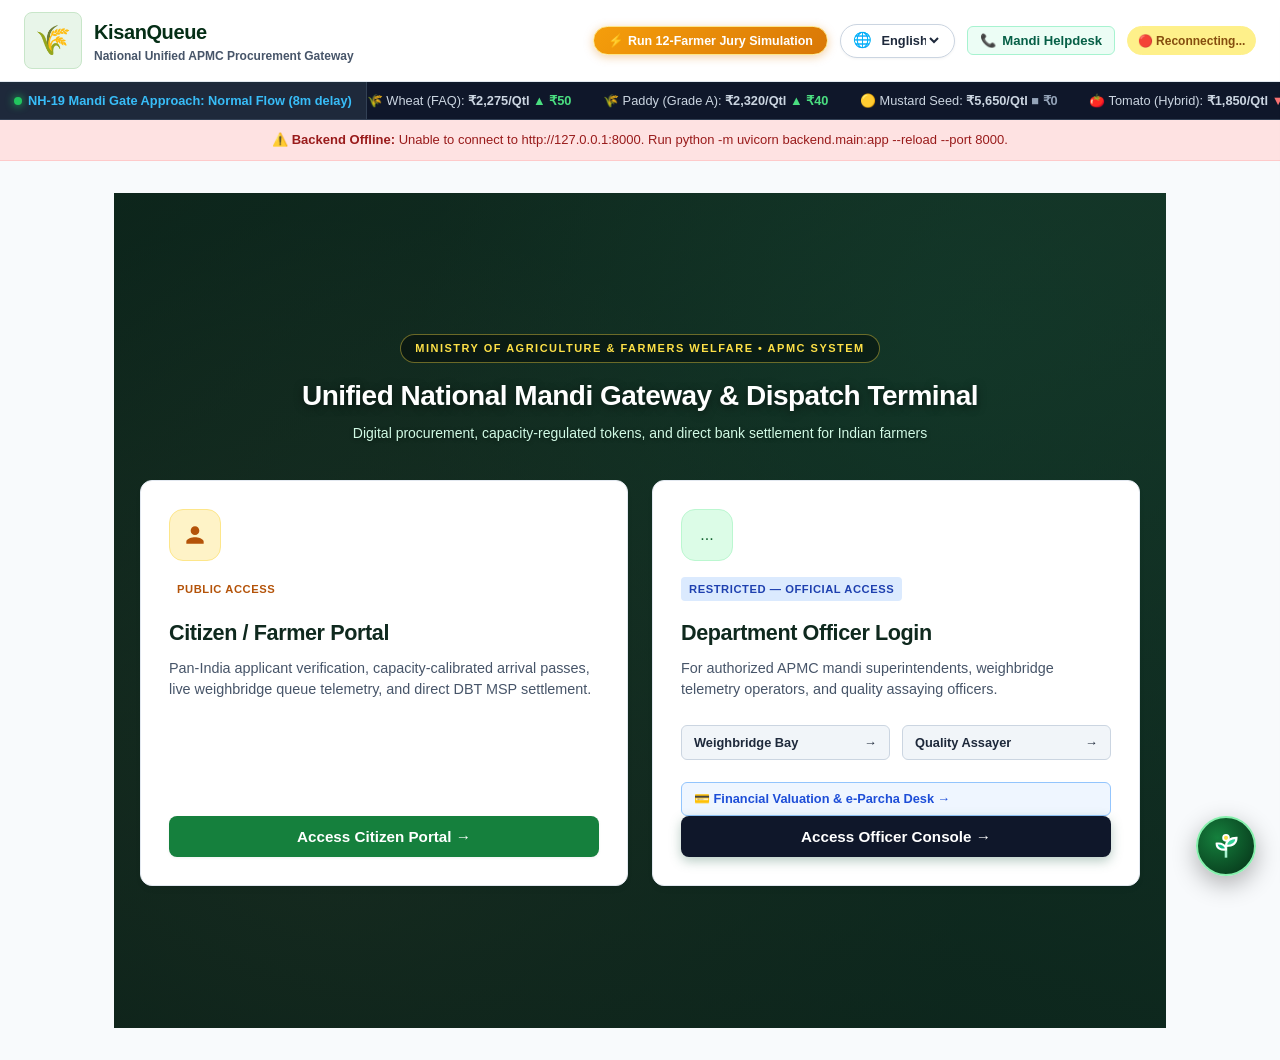
==== commit 6f4295ec: "feat: complete KisanQueue 52-point APMC digital infrastructure and SIH demo" ====
--- a/index.html
+++ b/index.html
@@ -6,10 +6,132 @@
     <title>KisanQueue | National APMC Procurement Platform</title>
     <link rel="stylesheet" href="css/main.css" />
     <link rel="stylesheet" href="css/ticket.css" />
+    <link rel="stylesheet" href="css/style.css" />
     <link rel="icon" href="assets/favicon.ico" />
     <style>
+      /* ============================================================
+   STRICT ISOLATION FOR CHOICE HUB (TRACK STATUS / NEW BOOKING)
+   ============================================================ */
+      #panel-farmer-choice:not(.active),
+      .view-panel:not(.active) {
+        display: none !important;
+        visibility: hidden !important;
+        opacity: 0 !important;
+        height: 0 !important;
+        overflow: hidden !important;
+      }
+
+      #panel-farmer-choice.active,
+      .view-panel.active {
+        display: block !important;
+        visibility: visible !important;
+        opacity: 1 !important;
+        height: auto !important;
+        overflow: visible !important;
+      }
+
       .hidden-inline {
         display: none !important;
+      }
+      .ai-modal-body-hidden {
+        display: none !important;
+      }
+      #ai-assistant-modal.ai-modal-hidden {
+        display: none;
+      }
+      .ai-modal-body-visible {
+        display: block;
+      }
+      #icon-caller {
+        display: none !important;
+      }
+      #icon-agro-ai {
+        pointer-events: none;
+      }
+      .ai-trigger-icon {
+        pointer-events: none;
+      }
+      .ai-trigger-svg {
+        display: block;
+      }
+      .ai-widget-view {
+        width: 100%;
+        display: flex;
+        flex-direction: column;
+      }
+      .ai-mode-grid {
+        display: grid;
+      }
+      .ai-trigger-icon-layer {
+        pointer-events: none;
+      }
+      .ai-widget-container {
+        width: 100%;
+        display: flex;
+        flex-direction: column;
+      }
+      .ai-mode-selector-visible {
+        display: grid;
+      }
+      .ai-modal-body-layout {
+        display: none;
+        flex-direction: column;
+      }
+      .ai-chat-stream-layout {
+        min-height: 140px;
+        max-height: 220px;
+        overflow-y: auto;
+        padding: 10px;
+      }
+      .ai-welcome-message {
+        background: #f0fdf4;
+        border: 1px solid #86efac;
+        padding: 8px 12px;
+        border-radius: 8px;
+        font-size: 0.85rem;
+        color: #14532d;
+      }
+      .ai-mic-controller-layout {
+        padding: 12px;
+        text-align: center;
+      }
+      .ai-mic-button {
+        cursor: pointer;
+      }
+      .ai-mic-status-text {
+        font-size: 0.75rem;
+        color: #64748b;
+        margin-top: 6px;
+      }
+      .ai-chat-stream {
+        min-height: 140px;
+        max-height: 220px;
+        overflow-y: auto;
+        padding: 10px;
+      }
+      .ai-chat-welcome {
+        background: #f0fdf4;
+        border: 1px solid #86efac;
+        padding: 8px 12px;
+        border-radius: 8px;
+        font-size: 0.85rem;
+        color: #14532d;
+      }
+      .ai-mic-controller {
+        padding: 12px;
+        text-align: center;
+      }
+      #ai-mic-btn {
+        cursor: pointer;
+      }
+      .ai-mic-status {
+        font-size: 0.75rem;
+        color: #64748b;
+        margin-top: 6px;
+      }
+      .vehicle-add-btn {
+        margin-top: 4px;
+        display: inline-block;
       }
       .captcha-input {
         text-transform: uppercase;
@@ -40,6 +162,304 @@
       }
       .otp-error-msg.hidden-inline {
         display: none !important;
+      }
+      .wb-net-divider {
+        border: 0;
+        border-top: 1px dashed #cbd5e1;
+        margin: 8px 0;
+      }
+      .wb-net-summary {
+        font-size: 1.1rem;
+        color: #15803d;
+      }
+      .grade-banner {
+        background: #dcfce7;
+        color: #15803d;
+        padding: 1rem;
+        border-radius: 8px;
+        border: 1px solid #86efac;
+        font-weight: 700;
+        text-align: center;
+      }
+      .terminal-receipt-spaced {
+        margin-top: 10px;
+      }
+      .grade-list {
+        margin: 1rem 0;
+        font-size: 0.9rem;
+        color: #475569;
+        line-height: 1.6;
+      }
+      .wb-print-btn {
+        margin-top: 1rem;
+      }
+      .grade-banner,
+      .wb-net-summary,
+      .wb-net-divider {
+        display: block;
+      }
+      .dispute-quality-btn {
+        margin-top: 8px;
+        width: 100%;
+        border-color: #fca5a5;
+        color: #991b1b;
+        background: #fff1f2;
+      }
+      .display-launch-btn {
+        width: 100%;
+        margin-top: 8px;
+        background: #f0fdf4;
+        border-color: #86efac;
+        color: #166534;
+      }
+      .financial-valuation-btn {
+        width: 100%;
+        margin-top: 6px;
+        background: #eff6ff;
+        border-color: #93c5fd;
+        color: #1d4ed8;
+        font-weight: 700;
+      }
+      .display-brand-icon {
+        font-size: 2.5rem;
+      }
+      .display-brand-title {
+        font-size: 1.8rem;
+        margin: 0;
+        color: #38bdf8;
+      }
+      .display-brand-subtitle {
+        margin: 0;
+        color: #94a3b8;
+      }
+      .secretary-actions {
+        display: flex;
+        gap: 12px;
+        margin-bottom: 1.25rem;
+      }
+      .secretary-ledger-actions {
+        display: flex;
+        gap: 12px;
+        margin-bottom: 1.25rem;
+      }
+      .audit-hash-code {
+        font-size: 0.75rem;
+      }
+      .audit-hash-code-inline {
+        font-size: 0.75rem;
+      }
+      .assay-result-box {
+        margin-top: 10px;
+      }
+      .assay-result-box-inline {
+        margin-top: 10px;
+      }
+      .scale-breakdown-wrap {
+        margin-top: 15px;
+        border-top: 1px dashed #cbd5e1;
+        padding-top: 12px;
+      }
+      .scale-breakdown-btn {
+        border-color: #f87171;
+        color: #b91c1b;
+        background: #fff5f5;
+        width: 100%;
+      }
+      .terminal-action-row {
+        display: flex;
+        gap: 8px;
+        margin-top: 10px;
+      }
+      .terminal-action-row .scale-btn.secondary {
+        flex: 1;
+      }
+      .terminal-action-row .scale-btn.primary {
+        flex: 2;
+      }
+      .dispute-dictation-card {
+        margin-top: 14px;
+        border: 1.5px dashed #fca5a5;
+        background: #fff5f5;
+      }
+      .dispute-dictation-header {
+        display: flex;
+        justify-content: space-between;
+        align-items: center;
+        margin-bottom: 6px;
+      }
+      .dispute-dictation-title {
+        color: #991b1b;
+        font-size: 0.85rem;
+      }
+      .dispute-dictation-btn {
+        background: #dc2626 !important;
+        font-size: 0.72rem;
+        padding: 4px 10px;
+      }
+      .dispute-reason-box {
+        resize: vertical;
+        font-size: 0.82rem;
+      }
+      .dispute-submit-btn {
+        width: 100%;
+        margin-top: 6px;
+        border-color: #f87171;
+        color: #991b1b;
+      }
+      .penny-drop-box {
+        margin-top: 10px;
+        padding: 12px;
+      }
+      .penny-drop-title {
+        margin: 0 0 6px 0;
+        font-size: 0.85rem;
+        color: #0f172a;
+      }
+      .penny-drop-actions {
+        margin-top: 8px;
+        display: flex;
+        justify-content: space-between;
+        align-items: center;
+      }
+      .settle-cash-advance-group {
+        margin-top: 12px;
+      }
+      .split-payment-toggle,
+      .commercial-sale-toggle {
+        margin: 12px 0;
+      }
+      .split-payment-toggle label,
+      .commercial-sale-toggle label {
+        display: flex;
+        align-items: center;
+        gap: 8px;
+        font-weight: 600;
+        cursor: pointer;
+      }
+      .split-accounts-box {
+        background: #f8fafc;
+        border: 1px dashed #cbd5e1;
+        border-radius: 8px;
+        padding: 10px;
+        margin-bottom: 12px;
+      }
+      .split-accounts-header {
+        margin: 0 0 8px 0;
+        font-size: 0.75rem;
+        color: #64748b;
+      }
+      .split-account-row {
+        display: grid;
+        grid-template-columns: 2fr 1fr;
+        gap: 8px;
+        margin-bottom: 6px;
+      }
+      .split-account-row:last-child {
+        margin-bottom: 0;
+      }
+      .split-account-row.co-owner {
+        grid-template-columns: 2fr 1fr;
+      }
+      .split-account-row--self {
+        margin-bottom: 6px;
+      }
+      .settle-hamali-row {
+        color: #15803d;
+      }
+      .settle-mandi-row {
+        color: #64748b;
+        font-size: 0.8rem;
+      }
+      .settle-advance-row {
+        color: #b91c1c;
+      }
+      .parcha-meta-right {
+        text-align: right;
+      }
+      .parcha-header-mark {
+        font-size: 2.2rem;
+      }
+      .auth-box {
+        margin-top: 10px;
+        padding: 12px;
+      }
+      .auth-box h4 {
+        margin: 0 0 6px 0;
+        font-size: 0.85rem;
+        color: #0f172a;
+      }
+      .penny-drop-actions {
+        margin-top: 8px;
+        display: flex;
+        justify-content: space-between;
+        align-items: center;
+      }
+      .settle-cash-advance-group {
+        margin-top: 12px;
+      }
+      .split-payment-toggle,
+      .commercial-sale-toggle {
+        margin: 12px 0;
+      }
+      .split-payment-toggle label,
+      .commercial-sale-toggle label,
+      .split-payment-inline label,
+      .commercial-sale-inline label {
+        display: flex;
+        align-items: center;
+        gap: 8px;
+        font-weight: 600;
+        cursor: pointer;
+      }
+      .split-payment-inline {
+        margin: 12px 0;
+      }
+      .commercial-sale-inline {
+        margin-bottom: 10px;
+      }
+      .split-accounts-box {
+        background: #f8fafc;
+        border: 1px dashed #cbd5e1;
+        border-radius: 8px;
+        padding: 10px;
+        margin-bottom: 12px;
+      }
+      .split-accounts-header {
+        margin: 0 0 8px 0;
+        font-size: 0.75rem;
+        color: #64748b;
+      }
+      .split-account-row {
+        display: grid;
+        grid-template-columns: 2fr 1fr;
+        gap: 8px;
+        margin-bottom: 6px;
+      }
+      .split-account-row--self {
+        margin-bottom: 6px;
+      }
+      .commercial-sale-toggle {
+        margin-bottom: 10px;
+      }
+      .parcha-meta-right {
+        text-align: right;
+      }
+      .parcha-header-mark {
+        font-size: 2.2rem;
+      }
+      .parcha-header h2 {
+        margin: 0;
+        font-size: 1.25rem;
+      }
+      .parcha-header h3 {
+        margin: 2px 0 0 0;
+        font-size: 0.95rem;
+        color: #166534;
+      }
+      .parcha-header p {
+        margin: 0;
+        font-size: 0.72rem;
+        color: #64748b;
       }
     </style>
   </head>
@@ -55,6 +475,16 @@
       </div>
 
       <div class="header-controls">
+        <!-- SIH 2026 Jury Live Simulation Launcher -->
+        <button
+          type="button"
+          id="btn-sih-demo"
+          class="sih-demo-btn"
+          onclick="launchSihJuryDemo()"
+          title="Populate 12-Farmer Live Queue & Telemetry Simulation"
+        >
+          ⚡ Run 12-Farmer Jury Simulation
+        </button>
         <!-- Universal Pan-India & Tribal Regional Language Selector -->
         <div class="lang-selector-box">
           <span class="lang-globe-icon">🌐</span>
@@ -85,6 +515,13 @@
             </optgroup>
           </select>
         </div>
+        <button
+          type="button"
+          id="btn-open-helpdesk"
+          class="header-helpdesk-btn"
+        >
+          <span>📞</span> <span data-i18n="btn_helpdesk">Mandi Helpdesk</span>
+        </button>
 
         <button
           id="btn-back-gateway"
@@ -96,6 +533,40 @@
         <div class="status-pill" id="connection-status">🟡 Connecting...</div>
       </div>
     </header>
+
+    <!-- Live Mandi Gateway Telemetry & MSP Marquee -->
+    <div id="mandi-telemetry-bar" class="telemetry-bar">
+      <div class="road-status-pill" id="roadStatusPill">
+        <span class="status-pulse-dot"></span>
+        <span id="roadStatusText"
+          >NH-19 Mandi Gate Approach: Normal Flow (8m delay)</span
+        >
+      </div>
+      <div class="msp-ticker-wrapper">
+        <div class="msp-ticker-track" id="mspTickerTrack">
+          <span class="ticker-item"
+            >🌾 Wheat (FAQ): <strong>₹2,275/Qtl</strong>
+            <span class="rate-up">▲ ₹50</span></span
+          >
+          <span class="ticker-item"
+            >🌾 Paddy (Grade A): <strong>₹2,320/Qtl</strong>
+            <span class="rate-up">▲ ₹40</span></span
+          >
+          <span class="ticker-item"
+            >🟡 Mustard Seed: <strong>₹5,650/Qtl</strong>
+            <span class="rate-stable">■ ₹0</span></span
+          >
+          <span class="ticker-item"
+            >🍅 Tomato (Hybrid): <strong>₹1,850/Qtl</strong>
+            <span class="rate-down">▼ ₹120</span></span
+          >
+          <span class="ticker-item"
+            >🥔 Potato (Jyoti): <strong>₹1,100/Qtl</strong>
+            <span class="rate-up">▲ ₹30</span></span
+          >
+        </div>
+      </div>
+    </div>
 
     <div id="offline-banner" class="banner-offline">
       ⚠️ <strong>Backend Offline:</strong> Unable to connect to
@@ -165,19 +636,9 @@
               </div>
 
               <!-- Department Officer Login Card -->
+              <!-- Department Officer Login Card -->
               <div class="doorway-card officer-card">
-                <div class="card-icon-badge officer-badge">
-                  <svg
-                    viewBox="0 0 24 24"
-                    width="26"
-                    height="26"
-                    fill="currentColor"
-                  >
-                    <path
-                      d="M4 6h16v2H4zm2 4h12v2H6zm3 4h6v2H9zm-5 6h16v2H4z"
-                    />
-                  </svg>
-                </div>
+                <div class="card-icon-badge officer-badge">...</div>
 
                 <span class="access-pill officer-pill" data-i18n="pill_officer"
                   >RESTRICTED — OFFICIAL ACCESS</span
@@ -196,16 +657,30 @@
                     class="sub-access-btn"
                     id="btn-enter-operator-weighbridge"
                   >
-                    Weighbridge Bay <span>→</span>
+                    <span data-i18n="btn_weighbridge_bay">Weighbridge Bay</span>
+                    <span>→</span>
                   </button>
                   <button
                     type="button"
                     class="sub-access-btn"
                     id="btn-enter-operator-assayer"
                   >
-                    Quality Assayer <span>→</span>
+                    <span data-i18n="btn_quality_assayer">Quality Assayer</span>
+                    <span>→</span>
                   </button>
                 </div>
+
+                <!-- PASTE IT RIGHT HERE -->
+                <button
+                  type="button"
+                  class="sub-access-btn financial-valuation-btn"
+                  onclick="
+                    window.switchPanel('panel-settlement', 'OFFICER');
+                    runLiveFinancialEngine();
+                  "
+                >
+                  💳 Financial Valuation & e-Parcha Desk →
+                </button>
 
                 <div class="doorway-footer">
                   <button
@@ -278,7 +753,6 @@
                       <option value="" disabled selected>
                         -- Choose State / UT --
                       </option>
-                      <!-- Populated dynamically via JS -->
                     </select>
                   </div>
                 </div>
@@ -347,7 +821,6 @@
                       autocomplete="tel"
                       required
                     />
-                    <!-- Dynamic Green Tick Badge -->
                     <span
                       id="mobileValidTick"
                       class="mobile-check-badge hidden-inline"
@@ -517,35 +990,25 @@
       <!-- VIEW 3: POST-LOGIN ACTION HUB (TRACK STATUS VS NEW BOOKING)  -->
       <!-- ============================================================ -->
       <section id="panel-farmer-choice" class="view-panel">
-        <div class="portal-breadcrumb">
-          <button type="button" class="breadcrumb-back-btn">
-            ← Switch Portal
-          </button>
-          <span data-i18n="hub_breadcrumb"
-            >Farmer Services & Verification Dashboard</span
-          >
-        </div>
-
         <div class="choice-hub-container">
+          <!-- Simplified Greeting Card (Welcome only) -->
           <div class="choice-greeting-card">
             <div class="choice-user-meta">
               <div class="user-avatar-initial">🌾</div>
               <div>
                 <h3>
-                  <span data-i18n="welcome_user">Welcome, Verified Farmer</span>
+                  <span data-i18n="welcome_user">Welcome</span>
                 </h3>
-                <p id="userSessionMeta">
-                  Region: State • Mobile: +91 XXXXX X1234
-                </p>
+                <p id="userSessionMeta" class="hidden-inline"></p>
               </div>
             </div>
-            <button type="button" id="btnHubLogout" class="btn-logout-pill">
+            <!-- <button type="button" id="btnHubLogout" class="btn-logout-pill">
               Logout 🚪
-            </button>
+            </button> -->
           </div>
 
           <div class="choice-tiles-grid">
-            <!-- Tile 1: Track Status -->
+            <!-- Tile 1: Track Status (Styled with Royal Blue Border) -->
             <div class="choice-card" id="card-choice-track">
               <div class="choice-icon-circle blue-circle">🔍</div>
               <h3 data-i18n="tile_track_title">
@@ -567,13 +1030,14 @@
               </button>
             </div>
 
-            <!-- Tile 2: New Slot Booking & KYC Registration -->
+            <!-- Tile 2: New Slot Booking & KYC Registration (Styled with Emerald Green Border) -->
             <div class="choice-card" id="card-choice-book">
               <div class="choice-icon-circle green-circle">📝</div>
               <h3 data-i18n="tile_book_title">New Booking & Identity KYC</h3>
               <p data-i18n="tile_book_desc">
-                Declare agricultural produce, verify Aadhaar & PAN credentials,
-                enter land records, and generate a new dynamic arrival token.
+                Declare agricultural produce, verify identification & PAN
+                credentials, enter land records, and generate a new dynamic
+                arrival token.
               </p>
               <button
                 type="button"
@@ -614,7 +1078,36 @@
             </p>
 
             <form id="booking-form">
-              <!-- Multi-Identity Verification Module with PAN, Aadhaar Placeholder, and Registry -->
+              <!-- Multi-Identity Verification Module with PAN, Resident Registry -->
+              <div class="form-group">
+                <label data-i18n="lbl_crop"
+                  >5. Produce Category & Crop Type</label
+                >
+                <select id="crop" name="crop" required>
+                  <optgroup label="Perishable Produce (Express Scale Priority)">
+                    <option value="Tomato" data-perishable="true">
+                      Tomato (Perishable - Bay Priority)
+                    </option>
+                    <option value="Green Chilli" data-perishable="true">
+                      Green Chilli (Perishable - Bay Priority)
+                    </option>
+                    <option value="Potato" data-perishable="true">
+                      Potato (Early Harvest - Semi-Perishable)
+                    </option>
+                  </optgroup>
+                  <optgroup label="Standard Dry Grains & Oilseeds">
+                    <option value="Paddy" data-perishable="false" selected>
+                      Paddy (Standard Grain)
+                    </option>
+                    <option value="Wheat" data-perishable="false">
+                      Wheat (Standard Grain)
+                    </option>
+                    <option value="Mustard" data-perishable="false">
+                      Mustard (Standard Oilseed)
+                    </option>
+                  </optgroup>
+                </select>
+              </div>
               <div class="auth-box">
                 <h3 class="auth-box-title">
                   <span>🛡️</span>
@@ -665,11 +1158,11 @@
                   </button>
                 </div>
 
-                <!-- PAN & Aadhaar Fields for Officer Verification -->
+                <!-- KYC Fields for Officer Verification -->
                 <div class="officer-kyc-grid officer-kyc-grid-spaced">
                   <div>
                     <label class="sublabel-tiny"
-                      >Aadhaar (Masked Document Reference)</label
+                      >Resident ID (Masked Document Reference)</label
                     >
                     <input
                       type="text"
@@ -748,14 +1241,6 @@
                 </select>
               </div>
               <div class="form-group">
-                <label data-i18n="lbl_crop">5. Crop Type</label>
-                <select id="crop" name="crop" title="Select crop type">
-                  <option value="Paddy">Paddy (MSP ₹2,300/Qtl)</option>
-                  <option value="Wheat">Wheat (MSP ₹2,275/Qtl)</option>
-                  <option value="Mustard">Mustard (MSP ₹5,650/Qtl)</option>
-                </select>
-              </div>
-              <div class="form-group">
                 <label data-i18n="lbl_qty"
                   >6. Harvest Produce Quantity (Quintals)</label
                 >
@@ -795,6 +1280,27 @@
                 Generate Pass
               </button>
             </form>
+            <div class="form-group">
+              <label>Haulage Logistics & Tractor Reg.</label>
+              <div id="vehicleRepeaterContainer">
+                <div class="vehicle-row">
+                  <input
+                    type="text"
+                    class="applicant-input"
+                    placeholder="Tractor / Trailer Plate (e.g. WB-24-A-1234)"
+                    required
+                  />
+                </div>
+              </div>
+              <button
+                type="button"
+                id="btnAddVehicleRow"
+                class="btn-link vehicle-add-btn"
+                onclick="addVehicleRow()"
+              >
+                + Register Linked Vehicle / Sub-Lot
+              </button>
+            </div>
           </div>
 
           <div>
@@ -897,157 +1403,1198 @@
           </div>
         </div>
       </section>
+      <!-- ======================================================== -->
+      <!-- VIEW 7: HIGH-CONTRAST BIG-SCREEN YARD DISPLAY (/display) -->
+      <!-- ======================================================== -->
+      <section id="panel-public-display" class="view-panel display-board-view">
+        <div class="display-header">
+          <div class="display-brand">
+            <span class="display-brand-icon">🌾</span>
+            <div>
+              <h1 class="display-brand-title">
+                NATIONAL APMC PUBLIC TELEMETRY SCREEN
+              </h1>
+              <p class="display-brand-subtitle">
+                Main Mandi Terminal Yard • Real-Time Scale Allocations
+              </p>
+            </div>
+          </div>
+          <button
+            type="button"
+            class="btn-display-exit"
+            onclick="window.switchPanel('panel-gateway', 'GATEWAY')"
+          >
+            Exit Display ✕
+          </button>
+        </div>
+
+        <div class="display-grid">
+          <div class="display-scale-card">
+            <div class="scale-tag">WEIGHBRIDGE BAY 01 (SCALES 1-2)</div>
+            <div class="display-current-token" id="ledBay1Token">
+              KQ-DEL-001
+            </div>
+            <div class="display-driver-meta">
+              Ramesh Kumar • Paddy • Haryana
+            </div>
+            <div class="display-status-tag active-blink">SCALE ACTIVE</div>
+          </div>
+
+          <div class="display-scale-card">
+            <div class="scale-tag">EXPRESS PERISHABLE BAY 02</div>
+            <div class="display-current-token express-token" id="ledBay2Token">
+              EXP-418
+            </div>
+            <div class="display-driver-meta">
+              Sukhwinder Singh • Tomato • Punjab
+            </div>
+            <div class="display-status-tag express-blink">UNLOADING NOW</div>
+          </div>
+        </div>
+
+        <div class="display-queue-ticker">
+          <span class="ticker-lead">NEXT VEHICLES CALL TO GATE:</span>
+          <span class="ticker-tokens"
+            >KQ-PUN-004 &nbsp;•&nbsp; KQ-WB-009 &nbsp;•&nbsp; KQ-MP-014
+            &nbsp;•&nbsp; KQ-UP-022</span
+          >
+        </div>
+      </section>
+
+      <!-- ======================================================== -->
+      <!-- VIEW 8: MANDI SECRETARY AUDIT & STATUTORY LEDGER        -->
+      <!-- ======================================================== -->
+      <section id="panel-secretary" class="view-panel">
+        <div class="panel-header-box">
+          <button
+            type="button"
+            class="breadcrumb-back-btn"
+            onclick="window.switchPanel('panel-gateway', 'GATEWAY')"
+          >
+            ← Gateway Home
+          </button>
+          <div class="terminal-badge">STATUTORY APMC SUPERINTENDENCE</div>
+          <h2>🏛️ Mandi Secretary Ledger & Audit Vault</h2>
+          <p>
+            Statutory Agricultural Marketing Board Reconciliation and Immutable
+            Action Logs
+          </p>
+        </div>
+
+        <div class="secretary-ledger-actions">
+          <!-- Point 24: One-Click Ledger Export -->
+          <button
+            type="button"
+            class="scale-btn primary"
+            onclick="exportAPMCStatutoryLedger()"
+          >
+            📥 Export End-of-Day APMC Ledger (CSV/PFMS)
+          </button>
+          <button
+            type="button"
+            class="scale-btn secondary"
+            onclick="refreshAuditLedger()"
+          >
+            🔄 Verify Cryptographic Hash Chain
+          </button>
+        </div>
+
+        <!-- Point 25: Tamper-Evident Audit Log Table -->
+        <div class="card">
+          <h3 class="card-title">Cryptographic Action Ledger</h3>
+          <div class="data-table-container">
+            <table>
+              <thead>
+                <tr>
+                  <th>Index</th>
+                  <th>Timestamp</th>
+                  <th>Operator</th>
+                  <th>Action</th>
+                  <th>Token</th>
+                  <th>Details</th>
+                  <th>Block Hash (SHA-256)</th>
+                </tr>
+              </thead>
+              <tbody id="auditTableBody">
+                <tr>
+                  <td>#1</td>
+                  <td>2026-09-13T10:14:00</td>
+                  <td>OP_WEIGH_01</td>
+                  <td>MANUAL_TARE</td>
+                  <td>KQ-DEL-001</td>
+                  <td>Tare zeroed on scale</td>
+                  <td>
+                    <code class="audit-hash-code">7f83b165...d03e94</code>
+                  </td>
+                </tr>
+              </tbody>
+            </table>
+          </div>
+        </div>
+      </section>
     </main>
 
-    <!-- ============================================================ -->
-    <!-- FLOATING WIDGET (CALLER / SMART AGRO AI ASSISTANT)           -->
-    <!-- ============================================================ -->
-    <div id="ai-assistant-wrapper">
-      <button
-        id="ai-trigger-btn"
-        type="button"
-        class="mode-helpline"
-        aria-label="Support & AI Assistance"
-        title="Mandi Helpdesk"
-      >
-        <div class="caller-pulse"></div>
-        <div id="icon-caller" class="btn-icon-layer active">
-          <svg viewBox="0 0 24 24" width="26" height="26" fill="currentColor">
-            <path
-              d="M6.62 10.79a15.053 15.053 0 006.59 6.59l2.2-2.2c.27-.27.67-.36 1.02-.24 1.12.37 2.33.57 3.57.57.55 0 1 .45 1 1V20c0 .55-.45 1-1 1-9.39 0-17-7.61-17-17 0-.55.45-1 1-1h3.5c.55 0 1 .45 1 1 0 1.25.2 2.45.57 3.57.11.35.03.74-.25 1.02l-2.2 2.2z"
+    <!-- ======================================================== -->
+    <!-- VIEW 9: FINANCIAL CLEARANCE & DIGITAL e-PARCHA TERMINAL  -->
+    <!-- ======================================================== -->
+    <section id="panel-settlement" class="view-panel">
+      <div class="panel-header-box">
+        <button
+          type="button"
+          class="breadcrumb-back-btn"
+          onclick="window.switchPanel('panel-gateway', 'GATEWAY')"
+        >
+          ← Gateway Home
+        </button>
+        <div class="terminal-badge">PFMS & DIRECT BENEFIT TRANSFER CELL</div>
+        <h2>💳 Automated MSP Valuation & Settlement Desk</h2>
+        <p>
+          Statutory Cess Deduction, Hamali Subsidy Reconciliation, and Split DBT
+          Allocation
+        </p>
+      </div>
+
+      <div class="dashboard-grid">
+        <!-- Left Column: Valuation Engine & Split Account Settings -->
+        <div class="terminal-card">
+          <h3>Lot Parameters & Bank Verification</h3>
+
+          <div class="terminal-form-group">
+            <label>Selected Procurement Lot</label>
+            <select
+              id="settleTokenSelect"
+              class="applicant-select"
+              onchange="syncSettlementLot(this.value)"
+            >
+              <option value="KQ-DEL-001">
+                KQ-DEL-001 (Ramesh Kumar • Wheat • 99.26 Qtl)
+              </option>
+              <option value="KQ-PUN-004">
+                KQ-PUN-004 (Gurpreet Singh • Paddy • 140.20 Qtl)
+              </option>
+            </select>
+          </div>
+
+          <!-- Point 35: Penny Drop Verification Block -->
+          <div class="auth-box">
+            <h4>Bank Account Penny-Drop Match (NPCI Bridge)</h4>
+            <div class="officer-kyc-grid">
+              <input
+                type="text"
+                id="bankAccNumber"
+                class="applicant-input"
+                value="987654321012"
+                placeholder="Bank Account Number"
+              />
+              <input
+                type="text"
+                id="bankIfsc"
+                class="applicant-input uppercase-input"
+                value="SBIN0001234"
+                placeholder="IFSC Code"
+              />
+            </div>
+            <div class="penny-drop-actions">
+              <button
+                type="button"
+                class="btn-verify"
+                onclick="triggerPennyDropTest()"
+              >
+                Verify Account (Penny Drop)
+              </button>
+              <span id="pennyDropStatus" class="status-pill status-connected"
+                >🟢 Account Verified</span
+              >
+            </div>
+          </div>
+
+          <!-- Point 34: Immediate Cash Advance Adjustment -->
+          <div class="terminal-form-group settle-cash-advance-group">
+            <label>Gate Emergency Cash Advance Deducted (₹)</label>
+            <input
+              type="number"
+              id="settleCashAdvance"
+              class="applicant-input"
+              value="0.00"
+              step="500"
+              oninput="runLiveFinancialEngine()"
             />
-          </svg>
-        </div>
-        <div id="icon-agro-ai" class="btn-icon-layer">
-          <svg
-            viewBox="0 0 24 24"
-            width="28"
-            height="28"
-            fill="none"
-            stroke="currentColor"
-            stroke-width="1.8"
-            stroke-linecap="round"
-            stroke-linejoin="round"
+          </div>
+
+          <!-- Point 33: Multi-Party Split Payment Checkbox -->
+          <div class="split-payment-toggle">
+            <label>
+              <input
+                type="checkbox"
+                id="chkSplitPayment"
+                onchange="toggleSplitPaymentUI(this.checked)"
+              />
+              <span>Enable Joint Landholding Split Payment (Co-Owners)</span>
+            </label>
+          </div>
+
+          <div
+            id="splitAccountsContainer"
+            class="hidden-inline split-accounts-box"
           >
-            <path d="M12 22V12" stroke="#a7f3d0" stroke-width="2.2" />
-            <path
-              d="M12 12C12 7.5 16 5 21 5C21 10 17 12 12 12Z"
-              fill="#34d399"
-              stroke="#ffffff"
+            <p class="split-accounts-header">
+              Disburse percentage shares across multiple co-owner accounts:
+            </p>
+            <div
+              class="officer-kyc-grid split-account-row split-account-row--self"
+            >
+              <input
+                type="text"
+                class="applicant-input input-tiny"
+                value="Ramesh Kumar (Self)"
+                readonly
+              />
+              <input
+                type="number"
+                id="splitShareSelf"
+                class="applicant-input input-tiny"
+                value="60"
+                min="1"
+                max="99"
+                oninput="recalcSplitPercentages()"
+              />
+            </div>
+            <div
+              class="officer-kyc-grid split-account-row split-account-row--coowner"
+            >
+              <input
+                type="text"
+                class="applicant-input input-tiny"
+                value="Suresh Kumar (Co-Owner)"
+              />
+              <input
+                type="number"
+                id="splitShareCoOwner"
+                class="applicant-input input-tiny"
+                value="40"
+                min="1"
+                max="99"
+                readonly
+              />
+            </div>
+          </div>
+
+          <!-- Point 36: Commercial Private Trader Toggle -->
+          <div class="commercial-sale-toggle">
+            <label>
+              <input
+                type="checkbox"
+                id="chkCommercialSale"
+                onchange="toggleCommercialGstUI(this.checked)"
+              />
+              <span>
+                Private Miller / Commercial Trader Procurement (GST / RCM)</span
+              >
+            </label>
+          </div>
+          <div id="commercialGstBox" class="hidden-inline">
+            <input
+              type="text"
+              id="traderGstinInput"
+              class="applicant-input uppercase-input"
+              placeholder="Enter Buyer GSTIN (e.g., 07AAAAA0000A1Z5)"
+              value="07AAAAA0000A1Z5"
             />
-            <path
-              d="M12 15C12 11.5 8.5 9.5 4 10C4 14 7.5 15.5 12 15Z"
-              fill="#10b981"
-              stroke="#ffffff"
-            />
-            <circle
-              cx="12"
-              cy="5"
-              r="2.5"
-              fill="#fde047"
-              stroke="#ffffff"
-              stroke-width="1.5"
-            />
-            <path
-              d="M12 1v1.5M9.5 3.5L8.5 2.5M14.5 3.5l1-1"
-              stroke="#fde047"
-              stroke-width="1.5"
-            />
-          </svg>
-        </div>
-      </button>
-
-      <div id="ai-assistant-modal" class="ai-modal-hidden">
-        <!-- Helpline View (Gateway) -->
-        <div id="widget-view-helpline" class="widget-view active">
-          <div class="ai-modal-header helpline-header">
-            <div class="ai-header-info">
-              <div class="ai-call-avatar">📞</div>
-              <div>
-                <h4 class="ai-title">National APMC Helpdesk</h4>
-                <p class="ai-sub">Official Procurement Assistance</p>
-              </div>
-            </div>
-            <button class="ai-modal-close-btn" type="button" title="Close">
-              ✕
-            </button>
-          </div>
-
-          <div class="helpline-body">
-            <div class="helpline-caller-pill">
-              <span class="pulse-dot"></span> CALLER ID:
-              <strong>NAT-APMC-HQ-01</strong>
-            </div>
-            <div class="helpline-phone-card">
-              <span class="phone-label">Kisan Toll-Free Support</span>
-              <strong class="tollfree-number">1800-180-1551</strong>
-              <p class="phone-desc">
-                All-India toll-free assistance for MSP rates, appointment
-                booking, and Mandi operations.
+          </div>
+        </div>
+
+        <!-- Right Column: Statutory Deductions, Cess & e-Parcha Generation -->
+        <div class="terminal-card">
+          <h3>Statutory Valuation Ledger</h3>
+          <div class="terminal-receipt">
+            <p>
+              <strong>Certified Net Weight:</strong>
+              <span id="settleNetWeight">99.26</span> Qtl
+            </p>
+            <p>
+              <strong>Approved MSP Rate:</strong> ₹<span id="settleUnitMsp"
+                >2226.80</span
+              >
+              / Qtl
+            </p>
+            <p>
+              <strong>Gross Crop Produce Value:</strong> ₹<span
+                id="settleGrossVal"
+                >221032.17</span
+              >
+            </p>
+            <hr class="wb-net-divider" />
+            <!-- Point 29: Hamali Subsidy -->
+            <p class="settle-hamali-row">
+              <strong>[+] Hamali Unloading Subsidy:</strong> +₹<span
+                id="settleHamaliSub"
+                >1439.27</span
+              >
+            </p>
+            <!-- Point 28: APMC Cess Information -->
+            <p class="settle-mandi-row">
+              <strong>[i] State APMC Fee & Weigh Cess (1.7%):</strong> ₹<span
+                id="settleMandiCess"
+                >3757.55</span
+              >
+            </p>
+            <!-- Point 34: Cash Advance Deducted -->
+            <p class="settle-advance-row">
+              <strong>[-] Gate Emergency Cash Advance:</strong> -₹<span
+                id="settleAdvanceVal"
+                >0.00</span
+              >
+            </p>
+            <hr class="wb-net-divider" />
+            <p class="wb-net-summary">
+              <strong>Final Direct Bank Transfer (DBT):</strong>
+              ₹<span id="settleNetPayable">222471.44</span>
+            </p>
+          </div>
+
+          <!-- Point 31 & 32: Issue e-Parcha with Multi-Party Signatures -->
+          <button
+            type="button"
+            class="gateway-btn citizen-btn wb-print-btn"
+            onclick="openEParchaModal()"
+          >
+            📜 Generate Multi-Party Signed e-Parcha Pay Slip →
+          </button>
+        </div>
+      </div>
+    </section>
+
+    <!-- ======================================================== -->
+    <!-- MODAL: PRINTABLE e-PARCHA SETTLEMENT CERTIFICATE (PDF)   -->
+    <!-- ======================================================== -->
+    <div
+      id="modal-eparcha-voucher"
+      class="eparcha-modal-backdrop hidden-inline"
+    >
+      <div class="eparcha-sheet">
+        <div class="eparcha-controls no-print">
+          <button
+            type="button"
+            class="scale-btn secondary"
+            onclick="closeEParchaModal()"
+          >
+            ✕ Close
+          </button>
+          <button
+            type="button"
+            class="scale-btn primary"
+            onclick="window.print()"
+          >
+            🖨️ Print / Save as PDF
+          </button>
+        </div>
+
+        <!-- Official Government Pay Slip Content -->
+        <div class="parcha-printable-content" id="printableParchaArea">
+          <div class="parcha-header">
+            <span class="parcha-header-mark">🌾</span>
+            <div>
+              <h2 class="parcha-heading-main">
+                MINISTRY OF AGRICULTURE & FARMERS WELFARE
+              </h2>
+              <h3 class="parcha-heading-sub">
+                NATIONAL APMC UNIFIED PROCUREMENT PASS & WEIGHMENT SETTLEMENT
+                SLIP
+              </h3>
+              <p class="parcha-heading-note">
+                (Statutory Form 'J' Electronic Settlement Voucher • Rule 24-B)
               </p>
-              <a href="tel:18001801551" class="btn-call-now"
-                ><span>📞</span> Call Helpdesk Directly</a
-              >
-            </div>
-          </div>
-        </div>
-
-        <!-- Agro AI View (Inside Portals) -->
-        <div id="widget-view-ai" class="widget-view">
-          <div class="ai-modal-header agro-header">
-            <div class="ai-header-info">
-              <div class="ai-call-avatar agro-avatar">🌾</div>
-              <div>
-                <h4 id="agro-ai-title" class="ai-title">Kisan Sahayak AI</h4>
-                <p id="agro-ai-sub" class="ai-sub">
-                  Smart Multilingual Voice Copilot
-                </p>
-              </div>
-            </div>
-            <button class="ai-modal-close-btn" type="button" title="Close">
-              ✕
-            </button>
-          </div>
-          <div id="ai-mode-selector" class="ai-mode-grid">
-            <button id="btn-mode-form" type="button" class="ai-mode-btn">
-              <span class="mode-icon">🎙️</span>
-              <span id="btn-mode-title" class="mode-title"
-                >Voice Booking Assistant</span
-              >
-              <span id="btn-mode-desc" class="mode-desc"
-                >Answer questions sequentially to generate your pass</span
-              >
-            </button>
-            <button id="btn-mode-query" type="button" class="ai-mode-btn">
-              <span class="mode-icon">🌱</span>
-              <span class="mode-title">National MSP & Rules Query</span>
-              <span class="mode-desc"
-                >Moisture tolerance, certified MSP prices & documents</span
-              >
-            </button>
-          </div>
-          <div id="ai-modal-body" class="ai-modal-body-hidden">
-            <div class="ai-back-bar">
-              <button id="ai-btn-back" type="button">← Back to Menu</button>
-              <span id="ai-step-indicator" class="ai-step-pill"
-                >Step 1 of 7</span
-              >
-            </div>
-            <div id="ai-chat-stream" class="ai-chat-stream"></div>
-            <div class="ai-mic-controller">
-              <button id="ai-mic-btn" type="button">
-                <span id="ai-mic-icon">🎙️</span>
-                <span id="ai-mic-label">Tap to Speak</span>
-              </button>
-              <p id="ai-mic-status">Press the mic and answer the prompt.</p>
+            </div>
+          </div>
+
+          <div class="parcha-grid-2col">
+            <div>
+              <p>
+                <strong>e-Parcha ID:</strong>
+                <span id="slipParchaId">KQ-EP-2026-9812A</span>
+              </p>
+              <p>
+                <strong>Arrival Token:</strong>
+                <span id="slipTokenNum">KQ-DEL-001</span>
+              </p>
+              <p>
+                <strong>Farmer Name:</strong>
+                <span id="slipFarmerName">Ramesh Kumar</span>
+              </p>
+              <p><strong>Registry Ref:</strong> KB-982145</p>
+            </div>
+            <div class="parcha-meta-right">
+              <p>
+                <strong>Procurement Date:</strong>
+                <span id="slipDate">13-Sep-2026</span>
+              </p>
+              <p>
+                <strong>Procurement Centre:</strong> Centre A (Main Mandi
+                Terminal)
+              </p>
+              <p>
+                <strong>Weighbridge Bay:</strong> Bay 01 (Certified Avery IoT)
+              </p>
+              <p>
+                <strong>PFMS Batch Ref:</strong>
+                <span id="slipPfmsRef">PFMS-13092026-B81</span>
+              </p>
+            </div>
+          </div>
+
+          <table class="parcha-table">
+            <thead>
+              <tr>
+                <th>Produce Description</th>
+                <th>Gross Weight</th>
+                <th>Tare Weight</th>
+                <th>Bag Deduction</th>
+                <th>Certified Net</th>
+                <th>Assayed MSP Rate</th>
+                <th>Total Value</th>
+              </tr>
+            </thead>
+            <tbody>
+              <tr>
+                <td><strong id="slipCrop">Wheat (FAQ Grade A)</strong></td>
+                <td><span id="slipGross">142.80</span> Qtl</td>
+                <td><span id="slipTare">42.50</span> Qtl</td>
+                <td><span id="slipBagTare">1.04</span> Qtl</td>
+                <td>
+                  <strong><span id="slipNet">99.26</span> Qtl</strong>
+                </td>
+                <td>₹<span id="slipRate">2226.80</span></td>
+                <td>
+                  <strong>₹<span id="slipGrossVal">221032.17</span></strong>
+                </td>
+              </tr>
+            </tbody>
+          </table>
+
+          <div class="parcha-reconciliation-box">
+            <div class="recon-col">
+              <p>
+                <strong>[+] Hamali Subsidy Reimbursed:</strong> ₹<span
+                  id="slipHamali"
+                  >1439.27</span
+                >
+              </p>
+              <p>
+                <strong>[-] Emergency Gate Cash Advance:</strong> ₹<span
+                  id="slipAdvance"
+                  >0.00</span
+                >
+              </p>
+              <p>
+                <strong>APMC Mandi Development Cess (1.5%):</strong> Absorbed by
+                Ledger
+              </p>
+            </div>
+            <div class="recon-col final-net">
+              <span>NET PAYABLE DBT DISBURSEMENT</span>
+              <strong>₹<span id="slipNetDbt">222471.44</span></strong>
+            </div>
+          </div>
+
+          <div id="slipSplitAllocationWrapper" class="parcha-split-block">
+            <!-- Dynamic split accounts itemization will inject here -->
+          </div>
+
+          <!-- Point 32: Multi-Party Digital Signatures Verification -->
+          <div class="parcha-signatures-row">
+            <div class="sig-box">
+              <div class="sig-seal approved">DIGITALLY ACKNOWLEDGED</div>
+              <span class="sig-name" id="sigFarmerName">Ramesh Kumar</span>
+              <span class="sig-role">Farmer Payee (Aadhaar Seeded)</span>
+              <span class="sig-hash">SHA256: e82f...91bc</span>
+            </div>
+            <div class="sig-box">
+              <div class="sig-seal approved">SCALE CALIBRATED & VERIFIED</div>
+              <span class="sig-name">OP_SCALE_01 (Bay 01)</span>
+              <span class="sig-role">Licensed APMC Weighman</span>
+              <span class="sig-hash">Avery Serial ID: AV-8812</span>
+            </div>
+            <div class="sig-box">
+              <div class="sig-seal approved">STATUTORY PFMS CLEARANCE</div>
+              <span class="sig-name">Mandi Secretary & Assayer</span>
+              <span class="sig-role">Agricultural Marketing Board</span>
+              <span class="sig-hash">Cryptographic Token: SEC-APMC-99</span>
             </div>
           </div>
         </div>
       </div>
     </div>
+<!-- ============================================================ -->
+<!-- FULLY SELF-CONTAINED AGRO AI ASSISTANT (ZERO EXTERNAL DEPS)  -->
+<!-- ============================================================ -->
+<style>
+  #agro-widget-box {
+    position: fixed !important;
+    bottom: 24px !important;
+    right: 24px !important;
+    z-index: 9999999 !important;
+    font-family: system-ui, -apple-system, sans-serif !important;
+  }
+  #agro-fab-button {
+    width: 60px !important;
+    height: 60px !important;
+    border-radius: 50% !important;
+    background: radial-gradient(circle at 35% 35%, #15803d, #052e16) !important;
+    border: 2.5px solid #86efac !important;
+    box-shadow: 0 8px 24px rgba(0,0,0,0.3) !important;
+    cursor: pointer !important;
+    display: flex !important;
+    align-items: center !important;
+    justify-content: center !important;
+    outline: none !important;
+    transition: transform 0.2s ease !important;
+  }
+  #agro-fab-button:hover { transform: scale(1.08) !important; }
+
+  #agro-chat-card {
+    display: none;
+    position: fixed !important;
+    bottom: 96px !important;
+    right: 24px !important;
+    width: 360px !important;
+    max-width: calc(100vw - 40px) !important;
+    background: #ffffff !important;
+    border-radius: 16px !important;
+    border: 1px solid #cbd5e1 !important;
+    box-shadow: 0 20px 45px rgba(0,0,0,0.3) !important;
+    overflow: hidden !important;
+    flex-direction: column !important;
+    z-index: 9999999 !important;
+  }
+  .agro-card-header {
+    background: #064e3b !important;
+    color: #ffffff !important;
+    padding: 12px 16px !important;
+    display: flex !important;
+    justify-content: space-between !important;
+    align-items: center !important;
+  }
+  .agro-card-btn {
+    display: flex !important;
+    align-items: center !important;
+    gap: 12px !important;
+    background: #f8fafc !important;
+    border: 1.5px solid #e2e8f0 !important;
+    border-radius: 12px !important;
+    padding: 12px !important;
+    cursor: pointer !important;
+    text-align: left !important;
+    transition: background 0.15s ease !important;
+    width: 100% !important;
+    box-sizing: border-box !important;
+  }
+  .agro-card-btn:hover {
+    background: #f0fdf4 !important;
+    border-color: #86efac !important;
+  }
+  .agro-msg-bot {
+    background: #f0fdf4 !important;
+    border: 1px solid #86efac !important;
+    color: #14532d !important;
+    padding: 8px 12px !important;
+    border-radius: 10px !important;
+    font-size: 0.85rem !important;
+    line-height: 1.4 !important;
+  }
+  .agro-msg-user {
+    background: #e2e8f0 !important;
+    color: #0f172a !important;
+    padding: 8px 12px !important;
+    border-radius: 10px !important;
+    font-size: 0.85rem !important;
+    align-self: flex-end !important;
+    font-weight: 600 !important;
+  }
+</style>
+
+<style>
+  .agro-header-content { display: flex; align-items: center; gap: 8px; }
+  .agro-header-icon { font-size: 1.3rem; }
+  .agro-header-title { display: block; font-size: 0.95rem; }
+  .agro-header-subtitle { color: #a7f3d0; font-size: 0.72rem; }
+  .agro-close-btn { background: rgba(255,255,255,0.2); border: none; color: #fff; width: 28px; height: 28px; border-radius: 50%; cursor: pointer; font-size: 0.9rem; font-weight: bold; }
+  .agro-menu { display: flex; flex-direction: column; gap: 10px; padding: 16px; }
+  .agro-card-btn-title { display: block; color: #14532d; font-size: 0.88rem; }
+  .agro-card-btn-description { color: #64748b; font-size: 0.75rem; }
+  .agro-chat-view { display: none; flex-direction: column; height: 380px; }
+  .agro-chat-toolbar { display: flex; justify-content: space-between; align-items: center; padding: 8px 12px; background: #f8fafc; border-bottom: 1px solid #e2e8f0; }
+  .agro-back-btn { background: none; border: none; color: #15803d; font-weight: 700; cursor: pointer; font-size: 0.8rem; }
+  .agro-chat-tag { background: #dcfce7; color: #15803d; font-size: 0.7rem; font-weight: 700; padding: 2px 8px; border-radius: 9999px; }
+  .agro-msg-stream { flex: 1; overflow-y: auto; padding: 12px; display: flex; flex-direction: column; gap: 8px; }
+  .agro-controls { padding: 10px; background: #fff; border-top: 1px solid #e2e8f0; display: flex; flex-direction: column; gap: 6px; }
+  .agro-input-row { display: flex; gap: 8px; align-items: center; }
+  .agro-mic-btn { background: #16a34a; color: #fff; border: none; border-radius: 50%; width: 40px; height: 40px; font-size: 1.1rem; cursor: pointer; flex-shrink: 0; }
+  .agro-input { flex: 1; height: 36px; padding: 0 10px; border: 1.5px solid #cbd5e1; border-radius: 8px; font-size: 0.82rem; outline: none; }
+  .agro-submit-btn { background: #15803d; color: #fff; border: none; border-radius: 8px; padding: 0 12px; height: 36px; font-weight: bold; cursor: pointer; }
+  .agro-mic-hint { text-align: center; color: #64748b; font-size: 0.7rem; }
+</style>
+
+<div id="agro-widget-box">
+  <!-- Round Floating Crop Icon -->
+  <button id="agro-fab-button" type="button" title="Agro AI Assistant" onclick="AgroEngine.toggleModal()">
+    <svg viewBox="0 0 24 24" width="28" height="28" fill="none" stroke="currentColor" stroke-width="1.8">
+      <path d="M12 22V12" stroke="#a7f3d0" stroke-width="2.2"/>
+      <path d="M12 12C12 7.5 16 5 21 5C21 10 17 12 12 12Z" fill="#34d399" stroke="#ffffff"/>
+      <path d="M12 15C12 11.5 8.5 9.5 4 10C4 14 7.5 15.5 12 15Z" fill="#10b981" stroke="#ffffff"/>
+      <circle cx="12" cy="5" r="2.5" fill="#fde047" stroke="#ffffff" stroke-width="1.5"/>
+    </svg>
+  </button>
+
+  <!-- Assistant Dialog Window -->
+  <div id="agro-chat-card">
+    <!-- Top Bar -->
+    <div class="agro-card-header">
+      <div class="agro-header-content">
+        <span class="agro-header-icon">🌾</span>
+        <div>
+          <strong class="agro-header-title">Kisan Sahayak AI</strong>
+          <small class="agro-header-subtitle">Smart Mandi Copilot</small>
+        </div>
+      </div>
+      <button type="button" onclick="AgroEngine.toggleModal(false)" class="agro-close-btn">✕</button>
+    </div>
+
+    <!-- View 1: Menu Options -->
+    <div id="agro-view-menu" class="agro-menu">
+      <button type="button" class="agro-card-btn" onclick="AgroEngine.showChat('booking')">
+        <span class="agro-card-btn-icon">🎙️</span>
+        <div>
+          <strong class="agro-card-btn-title">Voice Booking Assistant</strong>
+          <small class="agro-card-btn-description">Answer prompts to fill produce and generate pass</small>
+        </div>
+      </button>
+
+      <button type="button" class="agro-card-btn" onclick="AgroEngine.showChat('query')">
+        <span class="agro-card-btn-icon">🌱</span>
+        <div>
+          <strong class="agro-card-btn-title">National MSP & Rules Query</strong>
+          <small class="agro-card-btn-description">Check daily market rates, moisture caps & tolerances</small>
+        </div>
+      </button>
+    </div>
+
+    <!-- View 2: Live Chat & Voice View -->
+    <div id="agro-view-chat" class="agro-chat-view">
+      <div class="agro-chat-toolbar">
+        <button type="button" onclick="AgroEngine.showMenu()" class="agro-back-btn">
+          ← Back to Menu
+        </button>
+        <span id="agro-chat-tag" class="agro-chat-tag">
+          Voice Assistant
+        </span>
+      </div>
+
+      <!-- Scrollable Message Body -->
+      <div id="agro-msg-stream" class="agro-msg-stream"></div>
+
+      <!-- Controls: Mic + Text Fallback -->
+      <div class="agro-controls">
+        <div class="agro-input-row">
+          <button id="agro-mic-btn" type="button" onclick="AgroEngine.toggleMic()" class="agro-mic-btn">
+            🎙️
+          </button>
+          <input
+            type="text"
+            id="agro-input-box"
+            placeholder="Type in Hindi, Bengali or English..."
+            class="agro-input"
+            onkeydown="if(event.key==='Enter') AgroEngine.submitUserText()"
+          />
+          <button type="button" onclick="AgroEngine.submitUserText()" class="agro-submit-btn">
+            ➤
+          </button>
+        </div>
+        <small id="agro-mic-hint" class="agro-mic-hint">Tap mic to speak or type your question above.</small>
+      </div>
+    </div>
+  </div>
+</div>
+
+<script>
+// Isolated, Zero-Dependency Controller
+const AgroEngine = {
+  isListening: false,
+  recognition: null,
+
+  toggleModal(force) {
+    const card = document.getElementById("agro-chat-card");
+    if (!card) return;
+    const shouldOpen = force !== undefined ? force : (card.style.display === "none" || !card.style.display);
+    card.style.display = shouldOpen ? "flex" : "none";
+  },
+
+  showMenu() {
+    document.getElementById("agro-view-chat").style.display = "none";
+    document.getElementById("agro-view-menu").style.display = "flex";
+  },
+
+  showChat(mode) {
+    document.getElementById("agro-view-menu").style.display = "none";
+    const chatView = document.getElementById("agro-view-chat");
+    chatView.style.display = "flex";
+
+    const tag = document.getElementById("agro-chat-tag");
+    tag.innerText = mode === "booking" ? "Voice Booking" : "MSP & Rules Query";
+
+    const stream = document.getElementById("agro-msg-stream");
+    if (stream && stream.children.length === 0) {
+      const greeting = mode === "booking"
+        ? "🌾 Namaste! Speak your crop name and quantity (e.g., '80 quintals Wheat' or '৫০ বস্তা ধান')."
+        : "🌱 Ask any question regarding today's MSP rates, moisture limits, or gate queues.";
+      this.addMessage("bot", greeting);
+    }
+  },
+
+  addMessage(sender, text) {
+    const stream = document.getElementById("agro-msg-stream");
+    if (!stream) return;
+    const div = document.createElement("div");
+    div.className = sender === "user" ? "agro-msg-user" : "agro-msg-bot";
+    div.innerText = text;
+    stream.appendChild(div);
+    stream.scrollTop = stream.scrollHeight;
+  },
+
+  async submitUserText() {
+    const input = document.getElementById("agro-input-box");
+    const val = input ? input.value.trim() : "";
+    if (!val) return;
+    input.value = "";
+    this.addMessage("user", val);
+
+    // Intent checks
+    const lower = val.toLowerCase();
+    let reply = "";
+
+    if (lower.includes("gehun") || lower.includes("wheat") || lower.includes("गेहूं") || lower.includes("গম")) {
+      const cropField = document.getElementById("crop");
+      if (cropField) cropField.value = "Wheat";
+      reply = "Wheat recorded. Current Fair Average Quality (FAQ) MSP is ₹2,275/Qtl with 14% permissible moisture.";
+    } else if (lower.includes("dhan") || lower.includes("paddy") || lower.includes("धान")) {
+      const cropField = document.getElementById("crop");
+      if (cropField) cropField.value = "Paddy";
+      reply = "Paddy recorded. MSP for Grade A Paddy is ₹2,320/Qtl.";
+    } else if (lower.includes("breakdown") || lower.includes("late") || lower.includes("jam")) {
+      reply = "Transit delay recorded! A 45-minute breakdown grace hold has been applied to your pass.";
+    } else {
+      reply = "Received your query. The APMC Mandi yard is operating under normal flow with 8-minute average scale delays.";
+    }
+
+    this.addMessage("bot", reply);
+    this.speak(reply);
+  },
+
+  toggleMic() {
+    const Speech = window.SpeechRecognition || window.webkitSpeechRecognition;
+    if (!Speech) {
+      alert("Microphone recognition not supported in this browser. Please type into the text box below!");
+      return;
+    }
+
+    const micBtn = document.getElementById("agro-mic-btn");
+    const hint = document.getElementById("agro-mic-hint");
+
+    if (!this.recognition) {
+      this.recognition = new Speech();
+      this.recognition.continuous = false;
+      this.recognition.interimResults = false;
+
+      this.recognition.onstart = () => {
+        this.isListening = true;
+        if (micBtn) micBtn.style.background = "#dc2626";
+        if (hint) hint.innerText = "Listening... Speak your crop or question now.";
+      };
+      this.recognition.onend = () => {
+        this.isListening = false;
+        if (micBtn) micBtn.style.background = "#16a34a";
+        if (hint) hint.innerText = "Tap mic to speak or type your question above.";
+      };
+      this.recognition.onresult = (e) => {
+        const text = e.results[0][0].transcript;
+        const box = document.getElementById("agro-input-box");
+        if (box) box.value = text;
+        this.submitUserText();
+      };
+    }
+
+    if (this.isListening) {
+      this.recognition.stop();
+    } else {
+      const lang = document.getElementById("globalLanguageSelect")?.value || "en";
+      this.recognition.lang = lang === "hi" ? "hi-IN" : lang === "bn" ? "bn-IN" : "en-IN";
+      this.recognition.start();
+    }
+  },
+
+  speak(text) {
+    if (!("speechSynthesis" in window)) return;
+    window.speechSynthesis.cancel();
+    const u = new SpeechSynthesisUtterance(text);
+    const lang = document.getElementById("globalLanguageSelect")?.value || "en";
+    u.lang = lang === "hi" ? "hi-IN" : lang === "bn" ? "bn-IN" : "en-IN";
+    u.rate = 0.95;
+    window.speechSynthesis.speak(u);
+  }
+};
+</script>
+<!-- ============================================================ -->
+
+    <!-- ======================================================== -->
+    <!-- VIEW 5: DEDICATED WEIGHBRIDGE BAY OPERATOR TERMINAL      -->
+    <!-- ======================================================== -->
+    <section id="panel-weighbridge" class="view-panel">
+      <div class="panel-header-box">
+        <button
+          type="button"
+          class="breadcrumb-back-btn"
+          onclick="window.switchPanel('panel-gateway', 'GATEWAY')"
+        >
+          ← Gateway Home
+        </button>
+        <div class="terminal-badge">SCALE TELEMETRY TERMINAL • BAY 01</div>
+        <h2>⚖️ Live Digital Weighbridge Bay</h2>
+        <p>Automated Gross & Tare Weight Capture with IoT Telemetry Sync</p>
+      </div>
+
+      <div class="dashboard-grid">
+        <!-- Left: Scale Indicator Stream & Controls -->
+        <div class="terminal-card">
+          <h3>Active Scale Telemetry</h3>
+          <div class="scale-display">
+            <span class="scale-label">CURRENT BAY LOAD (ESSAE/AVERY IOT)</span>
+            <span class="scale-digits" id="liveScaleReading">0.00</span>
+            <span class="scale-unit">QUINTALS</span>
+          </div>
+          <div class="scale-controls">
+            <button
+              type="button"
+              id="btnTareScale"
+              class="scale-btn secondary"
+              onclick="simulateSerialCapture(42.5)"
+            >
+              Capture Tare (Empty Cart)
+            </button>
+            <button
+              type="button"
+              id="btnCaptureWeight"
+              class="scale-btn primary"
+              onclick="simulateSerialCapture(142.8)"
+            >
+              Capture Gross Weight
+            </button>
+          </div>
+
+          <!-- Point 22: Scale Breakdown Dynamic Re-router -->
+          <div class="scale-breakdown-wrap">
+            <button
+              type="button"
+              class="scale-btn secondary scale-breakdown-btn"
+              onclick="handleScaleBreakdown('Bay 01')"
+            >
+              ⚠️ Bay Scale Breakdown (Load Balance Queue)
+            </button>
+          </div>
+        </div>
+
+        <!-- Right: Calculation Math Engine, Gunny Tare & Labor -->
+        <div class="terminal-card">
+          <h3>Weighment & Labor Settlement</h3>
+          <div class="terminal-form-group">
+            <label for="wbTokenSelect">Arrival Token</label>
+            <select id="wbTokenSelect" class="applicant-select">
+              <option value="KQ-DEL-001">
+                KQ-DEL-001 (Ramesh Kumar - Wheat)
+              </option>
+              <option value="KQ-PUN-004">
+                KQ-PUN-004 (Gurpreet Singh - Basmati)
+              </option>
+            </select>
+          </div>
+
+          <!-- Point 18: Gunny Bag Standardization Table Inputs -->
+          <div class="officer-kyc-grid">
+            <div class="terminal-form-group">
+              <label>Packaging Type</label>
+              <select
+                id="bagTypeSelect"
+                class="applicant-select"
+                onchange="runTwoStageMathEngine()"
+              >
+                <option value="0.0058">Jute 50kg (580g tare)</option>
+                <option value="0.0012">HDPE Woven (120g tare)</option>
+                <option value="0.00">Loose / Bulk Trolley (0g)</option>
+              </select>
+            </div>
+            <div class="terminal-form-group">
+              <label>Bag Count</label>
+              <input
+                type="number"
+                id="bagCountInput"
+                class="applicant-input"
+                value="180"
+                oninput="runTwoStageMathEngine()"
+              />
+            </div>
+          </div>
+
+          <!-- Point 23: Hamali & Labor Allocation -->
+          <div class="terminal-form-group">
+            <label>Assigned Hamali / Labor Gang</label>
+            <select id="hamaliGangSelect" class="applicant-select">
+              <option value="GANG_01">
+                Gang A - Subhas Sardar (8 Laborers)
+              </option>
+              <option value="GANG_02">Gang B - Ratan Majhi (6 Laborers)</option>
+            </select>
+          </div>
+
+          <!-- Point 17: Two-Stage Mathematical Receipt -->
+          <div class="terminal-receipt">
+            <p>
+              <strong>Gross Weight:</strong>
+              <span id="wbGross">142.80</span> Qtl
+            </p>
+            <p>
+              <strong>Vehicle Tare:</strong> <span id="wbTare">42.50</span> Qtl
+            </p>
+            <p>
+              <strong>Bag Tare Deduction:</strong>
+              <span id="wbBagTare">1.04</span> Qtl
+            </p>
+            <hr class="wb-net-divider" />
+            <p class="wb-net-summary">
+              <strong>Certified Net Weight:</strong>
+              <span id="wbNet">99.26</span> Qtl
+            </p>
+          </div>
+
+          <!-- Point 20: No-Show Standby Hold and Commit -->
+          <div class="terminal-action-row">
+            <button
+              type="button"
+              class="scale-btn secondary"
+              onclick="handleStandbyNoShow()"
+            >
+              ⏱️ Standby Hold
+            </button>
+            <button
+              type="button"
+              class="scale-btn primary"
+              onclick="commitWeighbridgeSlip()"
+            >
+              Confirm & Print WBR Slip →
+            </button>
+          </div>
+        </div>
+      </div>
+    </section>
+
+    <!-- ======================================================== -->
+    <!-- VIEW 6: DEDICATED QUALITY ASSAYING LABORATORY TERMINAL   -->
+    <!-- ======================================================== -->
+    <section id="panel-assayer" class="view-panel">
+      <!-- Point 44: Spoken Dispute Dictation Container -->
+      <div class="card dispute-dictation-card">
+        <div class="dispute-dictation-header">
+          <strong class="dispute-dictation-title"
+            >⚖️ Voice-Dictated Arbitration Dispute</strong
+          >
+          <button
+            type="button"
+            class="sih-demo-btn dispute-dictation-btn"
+            onclick="triggerVoiceDisputeDictation()"
+          >
+            🎙️ Dictate Dispute (Speak Aloud)
+          </button>
+        </div>
+        <textarea
+          id="disputeReasonBox"
+          class="applicant-input dispute-reason-box"
+          rows="2"
+          placeholder="Click 'Dictate Dispute' and speak moisture/refraction reasons..."
+        ></textarea>
+        <button
+          type="button"
+          class="scale-btn secondary dispute-submit-btn"
+          onclick="submitVoiceDispute()"
+        >
+          Submit Spoken Grievance to Mandi Arbiter →
+        </button>
+      </div>
+      <div class="panel-header-box">
+        <button type="button" class="breadcrumb-back-btn">
+          ← Gateway Home
+        </button>
+        <div class="terminal-badge">FAIR AVERAGE QUALITY (FAQ) LAB</div>
+        <h2>🔬 Quality Assaying & Moisture Lab</h2>
+        <p>
+          Scientific Grain Assessment, Moisture Meter Certification & MSP
+          Clearance
+        </p>
+      </div>
+
+      <div class="dashboard-grid">
+        <div class="terminal-card">
+          <h3>Physical Assay Parameters</h3>
+          <div class="terminal-form-group">
+            <label
+              >Commodity Standard:
+              <strong>Wheat (Base MSP: ₹2,275/Qtl)</strong></label
+            >
+          </div>
+          <div class="terminal-form-group">
+            <label for="qaMoisture"
+              >Moisture Content (%) [Permissible: &le; 14.0% | Max:
+              17.0%]</label
+            >
+            <input
+              type="number"
+              id="qaMoisture"
+              class="applicant-input"
+              value="15.2"
+              step="0.1"
+              oninput="runICAREvaluator()"
+            />
+          </div>
+          <div class="terminal-form-group">
+            <label for="qaForeign"
+              >Foreign Matter (%) [Permissible: &le; 1.0%]</label
+            >
+            <input
+              type="number"
+              id="qaForeign"
+              class="applicant-input"
+              value="1.8"
+              step="0.1"
+              oninput="runICAREvaluator()"
+            />
+          </div>
+          <div class="terminal-form-group">
+            <label for="qaDamaged"
+              >Damaged / Discolored Grains (%) [Permissible: &le; 2.0%]</label
+            >
+            <input
+              type="number"
+              id="qaDamaged"
+              class="applicant-input"
+              value="2.5"
+              step="0.1"
+              oninput="runICAREvaluator()"
+            />
+          </div>
+        </div>
+
+        <div class="terminal-card">
+          <h3>ICAR Settlement Outcome</h3>
+          <div class="grade-banner" id="gradeBanner">EVALUATING SAMPLES...</div>
+          <div class="terminal-receipt terminal-receipt-spaced">
+            <p><strong>Base Minimum Support Price:</strong> ₹2,275.00/Qtl</p>
+            <p>
+              <strong>Statutory Refuse Deduction:</strong> -<span
+                id="icarDeductionAmt"
+                >₹48.20</span
+              >/Qtl
+            </p>
+            <hr class="wb-net-divider" />
+            <p class="wb-net-summary">
+              <strong>Final Approved MSP:</strong>
+              <span id="icarFinalMsp">₹2,226.80</span>/Qtl
+            </p>
+          </div>
+
+          <!-- Point 26: Outward FCI Mill/Warehouse Delivery Challan -->
+          <button
+            type="button"
+            class="gateway-btn citizen-btn wb-print-btn"
+            onclick="generateFCIChallan()"
+          >
+            🏢 Issue FCI Warehouse Outward Challan →
+          </button>
+        </div>
+      </div>
+    </section>
+
+    <!-- ======================================================== -->
+    <!-- SLIDING MANDI HELPDESK DRAWER & BACKDROP                 -->
+    <!-- ======================================================== -->
+    <div id="helpdesk-backdrop" class="drawer-backdrop"></div>
+
+    <aside id="helpdesk-drawer" class="sliding-drawer" aria-hidden="true">
+      <div class="drawer-header">
+        <div class="drawer-title-group">
+          <span class="drawer-icon">📞</span>
+          <div>
+            <h3>Mandi Helpdesk & Support</h3>
+            <p>National APMC Assistance & Telemetry Desk</p>
+          </div>
+        </div>
+        <button
+          type="button"
+          id="btn-close-helpdesk"
+          class="drawer-close-btn"
+          aria-label="Close Helpdesk"
+        >
+          ✕
+        </button>
+      </div>
+
+      <div class="drawer-body">
+        <!-- 24x7 Kisan Call Centre -->
+        <div class="support-card emergency-card">
+          <span class="support-badge">24x7 TOLL-FREE</span>
+          <h4>Kisan Call Centre (KCC)</h4>
+          <p class="support-number">1800-180-1551</p>
+          <p class="support-sub">
+            Toll-free agricultural guidance in all Indian regional languages.
+          </p>
+          <a href="tel:18001801551" class="drawer-call-btn">Dial Toll-Free →</a>
+        </div>
+
+        <!-- APMC Yard Operations -->
+        <div class="support-card">
+          <span class="support-badge secondary">YARD CONTROL</span>
+          <h4>Weighbridge & Token Support</h4>
+          <p class="support-number">011-2338-3911</p>
+          <p class="support-sub">
+            For bay queue bypass issues, gross/tare re-weighment, or gate
+            passes.
+          </p>
+          <a href="tel:01123383911" class="drawer-call-btn secondary"
+            >Call Yard Control →</a
+          >
+        </div>
+
+        <!-- DBT & MSP Grievance -->
+        <div class="support-card">
+          <span class="support-badge secondary">DBT GRIEVANCE</span>
+          <h4>PFMS & Bank Credit Cell</h4>
+          <p class="support-number">1800-11-5555</p>
+          <p class="support-sub">
+            Direct Bank Transfer settlement issues and account link queries.
+          </p>
+          <a href="tel:1800115555" class="drawer-call-btn secondary"
+            >Lodge DBT Ticket →</a
+          >
+        </div>
+      </div>
+    </aside>
 
     <script src="js/config.js"></script>
     <script src="js/voice-assistant.js"></script>
     <script src="js/app.js"></script>
+    <script>
+  if ("serviceWorker" in navigator) {
+    window.addEventListener("load", () => {
+      navigator.serviceWorker.register("/sw.js")
+        .then(() => console.log("PWA Service Worker registered for cellular dead zones."))
+        .catch((err) => console.warn("ServiceWorker registration failed:", err));
+    });
+  }
+</script>
   </body>
 </html>
--- a/css/ticket.css
+++ b/css/ticket.css
@@ -264,4 +264,84 @@
 .status-tag.completed {
   background: var(--kq-green-light);
   color: var(--kq-green-dark);
-}+}
+
+.active-pass-card {
+  border-radius: 14px;
+  border: 2px solid #e2e8f0;
+  background: #ffffff;
+  padding: 1.25rem;
+  box-shadow: 0 10px 25px rgba(0,0,0,0.05);
+  margin-top: 1rem;
+}
+.active-pass-card.priority-pass {
+  border-color: #f59e0b;
+  background: linear-gradient(180deg, #fffbeb 0%, #ffffff 30%);
+}
+.pass-header-strip {
+  display: flex;
+  justify-content: space-between;
+  font-size: 0.75rem;
+  font-weight: 700;
+  margin-bottom: 1rem;
+}
+.priority-pass .pass-badge { color: #d97706; }
+.pass-hash { font-family: monospace; color: #64748b; }
+.radial-gauge-wrapper {
+  position: relative;
+  width: 140px;
+  height: 140px;
+  margin: 0 auto;
+}
+.radial-svg {
+  width: 100%;
+  height: 100%;
+  transform: rotate(-90deg);
+}
+.radial-bg {
+  fill: none;
+  stroke: #e2e8f0;
+  stroke-width: 10;
+}
+.radial-progress {
+  fill: none;
+  stroke: #16a34a;
+  stroke-width: 10;
+  stroke-linecap: round;
+  stroke-dasharray: 314;
+  stroke-dashoffset: 90;
+  transition: stroke-dashoffset 1s ease;
+}
+.priority-pass .radial-progress { stroke: #d97706; }
+.radial-text-content {
+  position: absolute;
+  inset: 0;
+  display: flex;
+  flex-direction: column;
+  align-items: center;
+  justify-content: center;
+}
+.radial-token-num { font-size: 1.15rem; font-weight: 800; color: #0f172a; }
+.radial-token-lbl { font-size: 0.65rem; color: #64748b; font-weight: 700; }
+.queue-telemetry-stats {
+  display: grid;
+  grid-template-columns: 1fr 1fr 1fr;
+  text-align: center;
+  margin-top: 1.25rem;
+  padding: 10px;
+  background: #f8fafc;
+  border-radius: 8px;
+  font-size: 0.8rem;
+}
+.btn-breakdown-hold {
+  width: 100%;
+  margin-top: 1rem;
+  padding: 8px 12px;
+  border-radius: 8px;
+  background: #fef2f2;
+  border: 1px solid #fca5a5;
+  color: #991b1b;
+  font-weight: 700;
+  cursor: pointer;
+}
+.delay-text { font-size: 0.75rem; color: #047857; margin-top: 6px; text-align: center; }
--- a/css/style.css
+++ b/css/style.css
@@ -0,0 +1,1505 @@
+.telemetry-bar {
+  display: flex;
+  align-items: center;
+  background: #0f172a;
+  color: #f8fafc;
+  font-size: 0.8rem;
+  border-bottom: 1px solid #334155;
+  overflow: hidden;
+  height: 38px;
+}
+.road-status-pill {
+  flex-shrink: 0;
+  display: inline-flex;
+  align-items: center;
+  gap: 6px;
+  background: #1e293b;
+  padding: 0 14px;
+  height: 100%;
+  font-weight: 600;
+  border-right: 1px solid #334155;
+  color: #38bdf8;
+}
+.status-pulse-dot {
+  width: 8px;
+  height: 8px;
+  border-radius: 50%;
+  background: #22c55e;
+  box-shadow: 0 0 8px #22c55e;
+}
+.msp-ticker-wrapper {
+  flex: 1;
+  overflow: hidden;
+  white-space: nowrap;
+}
+.msp-ticker-track {
+  display: inline-block;
+  animation: tickerSlide 25s linear infinite;
+}
+.ticker-item {
+  margin-right: 28px;
+  color: #cbd5e1;
+}
+.rate-up { color: #4ade80; font-weight: 700; }
+.rate-down { color: #f87171; font-weight: 700; }
+.rate-stable { color: #94a3b8; font-weight: 700; }
+@keyframes tickerSlide {
+  0% { transform: translateX(100%); }
+  100% { transform: translateX(-100%); }
+}
+
+/* Forcefully hide any panel that is not explicitly active */
+.view-panel:not(.active) {
+  display: none !important;
+}
+
+.view-panel.active {
+  display: block !important;
+}
+
+/* ============================================================
+   KISANQUEUE CORE THEME & LAYOUT
+   ============================================================ */
+:root {
+  --primary-green: #15803d;
+  --dark-green: #052e16;
+  --accent-gold: #eab308;
+  --bg-slate: #f8fafc;
+  --card-border: #e2e8f0;
+  --text-main: #0f172a;
+  --text-muted: #475569;
+}
+
+* {
+  box-sizing: border-box;
+  margin: 0;
+  padding: 0;
+  font-family: -apple-system, BlinkMacSystemFont, "Segoe UI", Roboto, Oxygen, Ubuntu, Cantarell, sans-serif;
+}
+
+body {
+  background-color: var(--bg-slate);
+  color: var(--text-main);
+  min-height: 100vh;
+}
+
+/* Header & Controls */
+header {
+  background: #ffffff;
+  border-bottom: 1px solid var(--card-border);
+  padding: 0.75rem 1.5rem;
+  display: flex;
+  justify-content: space-between;
+  align-items: center;
+  position: sticky;
+  top: 0;
+  z-index: 50;
+}
+
+.brand-wrapper {
+  display: flex;
+  align-items: center;
+  gap: 0.75rem;
+}
+
+.brand-logo {
+  font-size: 1.8rem;
+}
+
+.brand-title h1 {
+  font-size: 1.25rem;
+  font-weight: 800;
+  color: var(--dark-green);
+}
+
+.brand-title p {
+  font-size: 0.75rem;
+  color: var(--text-muted);
+}
+
+.header-controls {
+  display: flex;
+  align-items: center;
+  gap: 0.75rem;
+}
+
+.lang-selector-box {
+  display: flex;
+  align-items: center;
+  gap: 0.4rem;
+  background: #f1f5f9;
+  border: 1px solid #cbd5e1;
+  border-radius: 6px;
+  padding: 0.25rem 0.5rem;
+}
+
+.lang-selector-box select {
+  background: transparent;
+  border: none;
+  font-size: 0.85rem;
+  font-weight: 600;
+  color: #1e293b;
+  outline: none;
+  cursor: pointer;
+}
+
+.status-pill {
+  font-size: 0.75rem;
+  font-weight: 700;
+  padding: 0.3rem 0.6rem;
+  border-radius: 9999px;
+  background: #fef08a;
+  color: #854d0e;
+}
+
+.status-pill.connected {
+  background: #dcfce7;
+  color: #166534;
+}
+
+.gateway-return-btn {
+  background: #f1f5f9;
+  border: 1px solid #cbd5e1;
+  border-radius: 6px;
+  padding: 0.4rem 0.75rem;
+  font-size: 0.85rem;
+  font-weight: 600;
+  cursor: pointer;
+}
+
+/* Panel Switching */
+.view-panel {
+  display: none;
+  padding: 2rem 1.5rem;
+  max-width: 1100px;
+  margin: 0 auto;
+}
+
+.view-panel.active {
+  display: block;
+}
+
+/* Gateway Hero & Cards */
+.hero-banner {
+  background: var(--dark-green);
+  color: #ffffff;
+  padding: 3rem 1.5rem;
+  text-align: center;
+  border-radius: 12px;
+  margin-bottom: 2rem;
+}
+
+.hero-banner h2 {
+  font-size: 2rem;
+  font-weight: 800;
+  margin: 0.5rem 0;
+}
+
+.hero-banner p {
+  color: #a7f3d0;
+  font-size: 1rem;
+}
+
+.doorway-grid {
+  display: grid;
+  grid-template-columns: repeat(auto-fit, minmax(320px, 1fr));
+  gap: 1.5rem;
+}
+
+.doorway-card {
+  background: #ffffff;
+  border: 1px solid var(--card-border);
+  border-radius: 12px;
+  padding: 1.75rem;
+  display: flex;
+  flex-direction: column;
+  box-shadow: 0 4px 6px -1px rgba(0,0,0,0.05);
+}
+
+.access-pill {
+  display: inline-block;
+  font-size: 0.7rem;
+  font-weight: 800;
+  letter-spacing: 0.05em;
+  padding: 0.25rem 0.5rem;
+  border-radius: 4px;
+  margin-bottom: 1rem;
+  width: fit-content;
+}
+
+.citizen-pill { background: #fef9c3; color: #854d0e; }
+.officer-pill { background: #dbeafe; color: #1e40af; }
+
+.doorway-title {
+  font-size: 1.35rem;
+  font-weight: 700;
+  margin-bottom: 0.5rem;
+}
+
+.doorway-desc {
+  font-size: 0.9rem;
+  color: var(--text-muted);
+  line-height: 1.5;
+  margin-bottom: 1.5rem;
+  flex-grow: 1;
+}
+
+/* Quick Action Sub-Buttons */
+.sub-access-row {
+  display: flex;
+  gap: 0.75rem;
+  margin-bottom: 1rem;
+}
+
+.sub-access-btn {
+  flex: 1;
+  padding: 0.55rem 0.75rem;
+  background: #f1f5f9;
+  border: 1px solid #cbd5e1;
+  border-radius: 6px;
+  font-size: 0.8rem;
+  font-weight: 600;
+  color: #1e293b;
+  cursor: pointer;
+  display: inline-flex;
+  justify-content: space-between;
+  align-items: center;
+  transition: background 0.15s ease;
+}
+
+.sub-access-btn:hover {
+  background: #e2e8f0;
+}
+
+.doorway-action-btn {
+  width: 100%;
+  padding: 0.75rem;
+  border-radius: 8px;
+  font-weight: 700;
+  font-size: 0.95rem;
+  cursor: pointer;
+  border: none;
+}
+
+.citizen-action { background: var(--primary-green); color: #ffffff; }
+.officer-action { background: #0f172a; color: #ffffff; }
+
+/* Forms & Inputs */
+.applicant-input-group {
+  margin-bottom: 1.25rem;
+}
+
+.applicant-label {
+  display: block;
+  font-size: 0.85rem;
+  font-weight: 600;
+  color: #334155;
+  margin-bottom: 0.4rem;
+}
+
+.applicant-select, .applicant-input {
+  width: 100%;
+  padding: 0.65rem 0.75rem;
+  border: 1px solid #cbd5e1;
+  border-radius: 6px;
+  font-size: 0.95rem;
+  background: #ffffff;
+  outline: none;
+}
+
+.applicant-select:focus, .applicant-input:focus {
+  border-color: var(--primary-green);
+}
+
+/* Dedicated Telemetry & Assayer Terminals */
+.panel-header-box {
+  margin-bottom: 1.5rem;
+}
+
+.breadcrumb-back-btn {
+  background: none;
+  border: none;
+  color: var(--primary-green);
+  font-weight: 700;
+  cursor: pointer;
+  margin-bottom: 0.5rem;
+  display: inline-block;
+}
+
+.terminal-badge {
+  display: inline-block;
+  font-size: 0.75rem;
+  font-weight: 800;
+  color: #15803d;
+  background: #dcfce7;
+  padding: 0.25rem 0.6rem;
+  border-radius: 4px;
+  margin-bottom: 0.5rem;
+}
+
+.dashboard-grid {
+  display: grid;
+  grid-template-columns: repeat(auto-fit, minmax(320px, 1fr));
+  gap: 1.5rem;
+}
+
+.terminal-card {
+  background: #ffffff;
+  border: 1px solid var(--card-border);
+  border-radius: 10px;
+  padding: 1.5rem;
+}
+
+.scale-display {
+  background: #0f172a;
+  color: #22c55e;
+  font-family: 'Courier New', Courier, monospace;
+  padding: 1.5rem;
+  border-radius: 8px;
+  text-align: center;
+  margin: 1rem 0;
+  box-shadow: inset 0 2px 8px rgba(0,0,0,0.5);
+}
+
+.scale-label {
+  display: block;
+  font-size: 0.75rem;
+  color: #94a3b8;
+  letter-spacing: 0.1em;
+}
+
+.scale-digits {
+  font-size: 2.8rem;
+  font-weight: 900;
+}
+
+.scale-unit {
+  font-size: 0.85rem;
+  color: #cbd5e1;
+  margin-left: 0.5rem;
+}
+
+.scale-controls {
+  display: flex;
+  gap: 0.75rem;
+}
+
+.scale-btn {
+  flex: 1;
+  padding: 0.75rem;
+  border-radius: 6px;
+  font-weight: 600;
+  cursor: pointer;
+}
+
+.scale-btn.primary { background: #16a34a; color: #ffffff; border: none; }
+.scale-btn.secondary { background: #e2e8f0; color: #334155; border: 1px solid #cbd5e1; }
+
+.terminal-receipt {
+  background: #f8fafc;
+  border: 1px solid #e2e8f0;
+  border-radius: 6px;
+  padding: 0.85rem;
+  margin-top: 0.75rem;
+  font-size: 0.95rem;
+}
+
+/* ============================================================
+   FIX: CITIZEN & OFFICER PORTAL BUTTON HOVER STATES
+   ============================================================ */
+
+/* 1. Ensure the button stays completely visible */
+.doorway-action-btn,
+#btn-enter-farmer,
+.citizen-action {
+  display: block !important;
+  opacity: 1 !important;
+  visibility: visible !important;
+  transition: all 0.2s ease-in-out;
+}
+
+/* 2. Distinct dark green hover for Citizen Portal */
+.citizen-action:hover,
+#btn-enter-farmer:hover {
+  background-color: #166534 !important; /* Rich deep forest green */
+  color: #ffffff !important;           /* Keeps text crisp white */
+  transform: translateY(-2px);         /* Gentle tactile lift */
+  box-shadow: 0 6px 14px rgba(21, 128, 61, 0.3);
+  cursor: pointer;
+}
+
+/* 3. Deep navy hover for Department Officer Portal */
+.officer-action:hover,
+#btn-enter-officer:hover {
+  background-color: #1e293b !important; /* Deep navy */
+  color: #ffffff !important;
+  transform: translateY(-2px);
+  box-shadow: 0 6px 14px rgba(15, 23, 42, 0.25);
+  cursor: pointer;
+}
+
+/* 4. Ensure card container does not clip the button's shadow */
+.doorway-card {
+  overflow: visible !important;
+}
+
+/* ============================================================
+   TOP-RIGHT HELPDESK BUTTON & SLIDING DRAWER
+   ============================================================ */
+
+/* 1. Hide legacy bottom-right floating caller buttons */
+.floating-caller,
+.floating-helpdesk-btn,
+.call-support-fab,
+#floating-helpdesk-btn,
+#floating-caller-btn,
+.fab-call {
+  display: none !important;
+}
+
+/* 2. Top-Right Header Button */
+.header-helpdesk-btn {
+  display: inline-flex;
+  align-items: center;
+  gap: 0.4rem;
+  background: #ecfdf5;
+  color: #065f46;
+  border: 1px solid #a7f3d0;
+  border-radius: 6px;
+  padding: 0.4rem 0.75rem;
+  font-size: 0.82rem;
+  font-weight: 700;
+  cursor: pointer;
+  transition: all 0.2s ease;
+}
+
+.header-helpdesk-btn:hover {
+  background: #d1fae5;
+  border-color: #6ee7b7;
+  transform: translateY(-1px);
+}
+
+/* 3. Sliding Drawer Backdrop */
+.drawer-backdrop {
+  position: fixed;
+  inset: 0;
+  background: rgba(15, 23, 42, 0.45);
+  -webkit-backdrop-filter: blur(3px);
+  backdrop-filter: blur(3px);
+  opacity: 0;
+  visibility: hidden;
+  transition: opacity 0.25s ease, visibility 0.25s ease;
+  z-index: 998;
+}
+
+.drawer-backdrop.active {
+  opacity: 1;
+  visibility: visible;
+}
+
+/* 4. Sliding Side Drawer */
+.sliding-drawer {
+  position: fixed;
+  top: 0;
+  right: -400px;
+  width: 370px;
+  max-width: 90vw;
+  height: 100vh;
+  background: #ffffff;
+  box-shadow: -6px 0 25px rgba(0, 0, 0, 0.15);
+  display: flex;
+  flex-direction: column;
+  z-index: 999;
+  transition: right 0.3s cubic-bezier(0.16, 1, 0.3, 1);
+}
+
+.sliding-drawer.active {
+  right: 0;
+}
+
+/* Drawer Header */
+.drawer-header {
+  padding: 1.25rem;
+  background: #052e16;
+  color: #ffffff;
+  display: flex;
+  justify-content: space-between;
+  align-items: center;
+}
+
+.drawer-title-group {
+  display: flex;
+  align-items: center;
+  gap: 0.75rem;
+}
+
+.drawer-icon {
+  font-size: 1.5rem;
+}
+
+.drawer-header h3 {
+  font-size: 1.05rem;
+  font-weight: 700;
+}
+
+.drawer-header p {
+  font-size: 0.75rem;
+  color: #a7f3d0;
+}
+
+.drawer-close-btn {
+  background: transparent;
+  border: none;
+  color: #ffffff;
+  font-size: 1.25rem;
+  cursor: pointer;
+  padding: 0.25rem;
+  line-height: 1;
+  opacity: 0.8;
+}
+
+.drawer-close-btn:hover {
+  opacity: 1;
+}
+
+/* Drawer Content */
+.drawer-body {
+  padding: 1.25rem;
+  overflow-y: auto;
+  display: flex;
+  flex-direction: column;
+  gap: 1rem;
+}
+
+.support-card {
+  background: #f8fafc;
+  border: 1px solid #e2e8f0;
+  border-radius: 8px;
+  padding: 1rem;
+}
+
+.support-card.emergency-card {
+  background: #f0fdf4;
+  border-color: #bbf7d0;
+}
+
+.support-badge {
+  display: inline-block;
+  font-size: 0.65rem;
+  font-weight: 800;
+  padding: 0.2rem 0.45rem;
+  border-radius: 4px;
+  background: #16a34a;
+  color: #ffffff;
+  margin-bottom: 0.4rem;
+}
+
+.support-badge.secondary {
+  background: #e2e8f0;
+  color: #334155;
+}
+
+.support-card h4 {
+  font-size: 0.95rem;
+  font-weight: 700;
+  color: #0f172a;
+  margin-bottom: 0.25rem;
+}
+
+.support-number {
+  font-size: 1.25rem;
+  font-weight: 800;
+  color: #15803d;
+  letter-spacing: 0.5px;
+  margin-bottom: 0.25rem;
+}
+
+.support-sub {
+  font-size: 0.8rem;
+  color: #64748b;
+  line-height: 1.4;
+  margin-bottom: 0.75rem;
+}
+
+.drawer-call-btn {
+  display: block;
+  text-align: center;
+  padding: 0.5rem;
+  background: #15803d;
+  color: #ffffff;
+  text-decoration: none;
+  border-radius: 6px;
+  font-size: 0.85rem;
+  font-weight: 700;
+  transition: background 0.15s ease;
+}
+
+.drawer-call-btn:hover {
+  background: #166534;
+}
+
+.drawer-call-btn.secondary {
+  background: #ffffff;
+  color: #1e293b;
+  border: 1px solid #cbd5e1;
+}
+
+.drawer-call-btn.secondary:hover {
+  background: #f1f5f9;
+}
+
+
+/* Hide floating button on gateway; display only when inside farmer dashboard */
+#panel-gateway.active ~ #ai-assistant-wrapper #ai-trigger-btn,
+body:has(#panel-gateway.active) #ai-trigger-btn {
+  display: none !important;
+}
+
+/* Modal styling ensure clean center-popup when opened */
+#ai-assistant-modal:not(.ai-modal-hidden) {
+  display: block !important;
+  position: fixed;
+  top: 50%;
+  left: 50%;
+  transform: translate(-50%, -50%);
+  z-index: 1000;
+  box-shadow: 0 20px 40px rgba(0, 0, 0, 0.25);
+  border-radius: 12px;
+}
+
+/* Ensure the AI modal stays within viewport and scrolls smoothly */
+#ai-assistant-modal {
+  position: fixed;
+  bottom: 90px;
+  right: 24px;
+  width: 380px;
+  max-width: calc(100vw - 48px);
+  max-height: 520px;
+  background: #ffffff;
+  border-radius: 12px;
+  box-shadow: 0 16px 36px rgba(15, 23, 42, 0.2);
+  border: 1px solid #cbd5e1;
+  z-index: 1000;
+  display: flex;
+  flex-direction: column;
+  overflow: hidden;
+}
+
+#ai-assistant-modal.ai-modal-hidden {
+  display: none !important;
+}
+
+/* Scrollable container for mode buttons and chat body */
+#widget-view-ai {
+  display: flex;
+  flex-direction: column;
+  height: 100%;
+  overflow: hidden;
+}
+
+.ai-mode-grid {
+  display: grid;
+  gap: 8px;
+  padding: 14px;
+  overflow-y: auto;
+  max-height: 420px;
+}
+
+#ai-modal-body {
+  display: flex;
+  flex-direction: column;
+  padding: 12px;
+  overflow: hidden;
+  height: 100%;
+}
+
+.ai-chat-stream {
+  flex: 1;
+  overflow-y: auto;
+  max-height: 340px;
+  padding-right: 4px;
+  margin-bottom: 8px;
+}
+
+.ai-back-bar {
+  display: flex;
+  justify-content: space-between;
+  align-items: center;
+  margin-bottom: 10px;
+  padding-bottom: 6px;
+  border-bottom: 1px solid #e2e8f0;
+}
+
+#ai-btn-back {
+  background: #f1f5f9;
+  border: 1px solid #cbd5e1;
+  border-radius: 4px;
+  padding: 4px 8px;
+  font-size: 0.8rem;
+  font-weight: 600;
+  cursor: pointer;
+  color: #334155;
+}
+
+#ai-btn-back:hover {
+  background: #e2e8f0;
+}
+
+.choice-card {
+  border-radius: 12px;
+  background: #ffffff;
+  padding: 1.75rem;
+  transition: all 0.25s ease-in-out;
+  box-shadow: 0 4px 12px rgba(0, 0, 0, 0.04);
+}
+
+#card-choice-track {
+  border: 2.5px solid #2563eb !important;
+  background: linear-gradient(180deg, #f0f7ff 0%, #ffffff 28%);
+}
+
+#card-choice-track:hover {
+  transform: translateY(-4px);
+  box-shadow: 0 10px 24px rgba(37, 99, 235, 0.18);
+  border-color: #1d4ed8 !important;
+}
+
+#card-choice-track .choice-icon-circle {
+  background: #dbeafe;
+  color: #1d4ed8;
+  border: 1px solid #bfdbfe;
+}
+
+#card-choice-book {
+  border: 2.5px solid #16a34a !important;
+  background: linear-gradient(180deg, #f0fdf4 0%, #ffffff 28%);
+}
+
+#card-choice-book:hover {
+  transform: translateY(-4px);
+  box-shadow: 0 10px 24px rgba(22, 163, 74, 0.18);
+  border-color: #15803d !important;
+}
+
+#card-choice-book .choice-icon-circle {
+  background: #dcfce7;
+  color: #15803d;
+  border: 1px solid #bbf7d0;
+}
+
+/* ============================================================
+   HEADER LANGUAGE SELECTOR (COMPACT OVAL PILL)
+   ============================================================ */
+.lang-selector-box {
+  width: auto !important;
+  max-width: 115px !important;       /* Drastically reduced width */
+  min-width: 95px !important;
+  height: 34px !important;
+  padding: 0 0.75rem !important;
+  border-radius: 9999px !important;  /* Fully oval rounded ends */
+  border: 1.5px solid #cbd5e1 !important;
+  background: #ffffff !important;
+  display: inline-flex !important;
+  align-items: center !important;
+  gap: 0.35rem !important;
+  box-shadow: 0 1px 3px rgba(0, 0, 0, 0.05);
+}
+
+.lang-selector-box select,
+#globalLanguageSelect {
+  width: 100% !important;
+  max-width: 80px !important;
+  font-size: 0.8rem !important;
+  font-weight: 600 !important;
+  color: #1e293b !important;
+  background: transparent !important;
+  border: none !important;
+  outline: none !important;
+  cursor: pointer !important;
+  padding: 0 !important;
+  appearance: auto;
+}
+
+/* ============================================================
+   OVAL LOGOUT BUTTON (BESIDE WELCOME)
+   ============================================================ */
+.btn-logout-pill,
+#btnHubLogout {
+  border-radius: 9999px !important;  /* True oval pill */
+  padding: 0.4rem 1.1rem !important;
+  font-size: 0.82rem !important;
+  font-weight: 700 !important;
+  color: #b91c1c !important;          /* Deep warning red text */
+  background: #fef2f2 !important;      /* Soft red background */
+  border: 1.5px solid #fecaca !important;
+  cursor: pointer !important;
+  display: inline-flex !important;
+  align-items: center !important;
+  gap: 0.4rem !important;
+  transition: all 0.2s ease-in-out !important;
+  box-shadow: 0 1px 2px rgba(185, 28, 28, 0.06) !important;
+}
+
+.btn-logout-pill:hover,
+#btnHubLogout:hover {
+  background: #fee2e2 !important;
+  border-color: #fca5a5 !important;
+  color: #991b1b !important;
+  transform: translateY(-1px);
+  box-shadow: 0 3px 8px rgba(185, 28, 28, 0.15) !important;
+}
+
+  /* ============================================================
+   STRICT ISOLATION FOR CHOICE HUB (TRACK STATUS / NEW BOOKING)
+   ============================================================ */
+#panel-farmer-choice:not(.active),
+.view-panel:not(.active) {
+  display: none !important;
+  visibility: hidden !important;
+  opacity: 0 !important;
+  height: 0 !important;
+  overflow: hidden !important;
+}
+
+#panel-farmer-choice.active,
+.view-panel.active {
+  display: block !important;
+  visibility: visible !important;
+  opacity: 1 !important;
+  height: auto !important;
+  overflow: visible !important;
+}
+/* ============================================================
+   HIGH-VISIBILITY FLOATING AI ASSISTANT & DIAGONAL POPUP
+   ============================================================ */
+
+/* 1. Floating Wrapper (Bottom-Right Anchor) */
+#ai-assistant-wrapper {
+  position: fixed;
+  bottom: 24px;
+  right: 24px;
+  z-index: 1000;
+}
+
+/* 2. High-Visibility Pill Button */
+#ai-trigger-btn {
+  display: inline-flex !important;
+  align-items: center !important;
+  gap: 10px !important;
+  background: linear-gradient(135deg, #15803d 0%, #052e16 100%) !important;
+  color: #ffffff !important;
+  border: 2px solid #86efac !important;
+  border-radius: 9999px !important;
+  padding: 10px 20px 10px 14px !important;
+  box-shadow: 0 8px 24px rgba(21, 128, 61, 0.35), 0 2px 6px rgba(0, 0, 0, 0.15) !important;
+  cursor: pointer !important;
+  transition: all 0.25s cubic-bezier(0.16, 1, 0.3, 1) !important;
+  animation: agroAiGlowPulse 2.8s infinite !important;
+}
+
+#ai-trigger-btn:hover {
+  transform: translateY(-3px) scale(1.03) !important;
+  box-shadow: 0 12px 30px rgba(21, 128, 61, 0.5) !important;
+  border-color: #fde047 !important;
+}
+
+/* Icon Container */
+#ai-trigger-btn .btn-icon-layer {
+  display: flex !important;
+  align-items: center;
+  justify-content: center;
+  width: 32px;
+  height: 32px;
+  background: rgba(255, 255, 255, 0.15);
+  border-radius: 50%;
+}
+
+/* Button Text Label */
+.ai-trigger-text {
+  display: flex;
+  flex-direction: column;
+  text-align: left;
+  line-height: 1.15;
+}
+
+.ai-trigger-text strong {
+  font-size: 0.92rem;
+  letter-spacing: 0.02em;
+  color: #ffffff;
+}
+
+.ai-trigger-text span {
+  font-size: 0.68rem;
+  font-weight: 700;
+  color: #86efac;
+  text-transform: uppercase;
+  letter-spacing: 0.05em;
+}
+
+/* Pulse animation to draw the eye */
+@keyframes agroAiGlowPulse {
+  0% {
+    box-shadow: 0 0 0 0 rgba(34, 197, 94, 0.5), 0 8px 24px rgba(21, 128, 61, 0.35);
+  }
+  70% {
+    box-shadow: 0 0 0 12px rgba(34, 197, 94, 0), 0 8px 24px rgba(21, 128, 61, 0.35);
+  }
+  100% {
+    box-shadow: 0 0 0 0 rgba(34, 197, 94, 0), 0 8px 24px rgba(21, 128, 61, 0.35);
+  }
+}
+
+/* 3. Modal Popup: Strictly Anchored Diagonally Above the Button */
+#ai-assistant-modal {
+  position: fixed !important;
+  top: auto !important;
+  left: auto !important;
+  bottom: 86px !important;                 /* Anchored right above the button */
+  right: 24px !important;                  /* Aligned flush with the right margin */
+  transform: none !important;              /* Removes center viewport translation */
+  margin: 0 !important;
+  width: 380px !important;
+  max-width: calc(100vw - 40px) !important;
+  max-height: min(520px, calc(100vh - 120px)) !important;
+  background: #ffffff !important;
+  border-radius: 16px !important;
+  border: 1.5px solid #cbd5e1 !important;
+  box-shadow: -4px -4px 30px rgba(15, 23, 42, 0.18), 0 16px 36px rgba(15, 23, 42, 0.2) !important;
+  z-index: 1001 !important;
+  display: flex !important;
+  flex-direction: column !important;
+  overflow: hidden !important;
+}
+
+#ai-assistant-modal.ai-modal-hidden {
+  display: none !important;
+}
+
+/* ============================================================
+   CLEAN CIRCULAR AGRO AI BUTTON (NO TEXT)
+   ============================================================ */
+#ai-trigger-btn {
+  width: 58px !important;
+  height: 58px !important;
+  border-radius: 50% !important;
+  padding: 0 !important;
+  display: flex !important;
+  align-items: center !important;
+  justify-content: center !important;
+  background: radial-gradient(circle at 35% 35%, #166534, #052e16) !important;
+  border: 2.5px solid #86efac !important;
+  box-shadow: 0 8px 24px rgba(21, 128, 61, 0.4), 0 2px 6px rgba(0, 0, 0, 0.2) !important;
+  cursor: pointer !important;
+  transition: transform 0.2s ease, box-shadow 0.2s ease, border-color 0.2s ease !important;
+}
+
+#ai-trigger-btn:hover {
+  transform: scale(1.08) !important;
+  border-color: #fde047 !important;
+  box-shadow: 0 12px 28px rgba(21, 128, 61, 0.55) !important;
+}
+
+/* Ensure all text labels are completely hidden */
+.ai-trigger-text,
+#ai-trigger-btn span,
+#ai-trigger-btn strong {
+  display: none !important;
+}
+
+/* Ensure icon stays centered */
+#ai-trigger-btn .btn-icon-layer {
+  display: flex !important;
+  align-items: center !important;
+  justify-content: center !important;
+  width: 100% !important;
+  height: 100% !important;
+  background: transparent !important;
+}
+
+/* ============================================================
+   POINT 21: HIGH-CONTRAST BIG-SCREEN YARD DISPLAY (/display)
+   ============================================================ */
+.display-board-view {
+  background: #020617 !important;
+  color: #f8fafc !important;
+  min-height: 100vh;
+  padding: 2rem;
+}
+
+.display-header {
+  display: flex;
+  justify-content: space-between;
+  align-items: center;
+  border-bottom: 2px solid #1e293b;
+  padding-bottom: 1.5rem;
+}
+
+.btn-display-exit {
+  background: #1e293b;
+  color: #94a3b8;
+  border: 1px solid #334155;
+  padding: 8px 16px;
+  border-radius: 6px;
+  cursor: pointer;
+  font-weight: 700;
+}
+
+.display-grid {
+  display: grid;
+  grid-template-columns: 1fr 1fr;
+  gap: 2rem;
+  margin: 2.5rem 0;
+}
+
+.display-scale-card {
+  background: #0f172a;
+  border: 3px solid #38bdf8;
+  border-radius: 18px;
+  padding: 2.5rem;
+  text-align: center;
+  box-shadow: 0 0 35px rgba(56, 189, 248, 0.15);
+}
+
+.scale-tag {
+  font-size: 1.1rem;
+  font-weight: 800;
+  color: #38bdf8;
+  letter-spacing: 0.08em;
+}
+
+.display-current-token {
+  font-size: 5.5rem;
+  font-weight: 900;
+  font-family: monospace;
+  color: #fde047;
+  margin: 1rem 0;
+}
+
+.display-current-token.express-token {
+  color: #4ade80;
+}
+
+.display-driver-meta {
+  font-size: 1.3rem;
+  color: #cbd5e1;
+  font-weight: 600;
+}
+
+.display-status-tag {
+  display: inline-block;
+  margin-top: 1.25rem;
+  padding: 6px 18px;
+  border-radius: 9999px;
+  font-weight: 800;
+  font-size: 0.95rem;
+}
+
+.active-blink {
+  background: #0369a1;
+  color: #ffffff;
+  animation: pulseTag 1.5s infinite;
+}
+
+.express-blink {
+  background: #15803d;
+  color: #ffffff;
+  animation: pulseTag 1.2s infinite;
+}
+
+@keyframes pulseTag {
+  0%, 100% { opacity: 1; }
+  50% { opacity: 0.5; }
+}
+
+.display-queue-ticker {
+  background: #1e293b;
+  border: 1px solid #334155;
+  border-radius: 12px;
+  padding: 1.25rem 2rem;
+  font-size: 1.4rem;
+  font-weight: 700;
+  display: flex;
+  gap: 1.5rem;
+  align-items: center;
+}
+
+.ticker-lead {
+  color: #f59e0b;
+}
+
+.ticker-tokens {
+  font-family: monospace;
+  color: #f8fafc;
+}
+
+/* ============================================================
+   SIH JURY DEMO BADGE & CONTROLS
+   ============================================================ */
+.sih-demo-btn {
+  background: linear-gradient(135deg, #f59e0b 0%, #d97706 100%) !important;
+  color: #ffffff !important;
+  font-weight: 800 !important;
+  font-size: 0.78rem !important;
+  padding: 6px 14px !important;
+  border-radius: 9999px !important;
+  border: 1.5px solid #fde68a !important;
+  cursor: pointer !important;
+  display: inline-flex !important;
+  align-items: center !important;
+  gap: 6px !important;
+  box-shadow: 0 2px 10px rgba(217, 119, 6, 0.35) !important;
+  transition: transform 0.15s ease, box-shadow 0.15s ease !important;
+}
+
+.sih-demo-btn:hover {
+  transform: translateY(-1px) scale(1.03) !important;
+  box-shadow: 0 4px 14px rgba(217, 119, 6, 0.5) !important;
+}
+
+.sih-demo-toast {
+  position: fixed;
+  top: 75px;
+  right: 24px;
+  background: #0f172a;
+  color: #f8fafc;
+  border-left: 4px solid #f59e0b;
+  border-radius: 8px;
+  padding: 12px 18px;
+  box-shadow: 0 10px 25px rgba(0, 0, 0, 0.25);
+  z-index: 9999;
+  font-size: 0.85rem;
+  line-height: 1.4;
+  animation: slideToastIn 0.3s ease;
+}
+
+@keyframes slideToastIn {
+  from { transform: translateX(100%); opacity: 0; }
+  to { transform: translateX(0); opacity: 1; }
+}
+
+/* ============================================================
+   e-PARCHA PAY SLIP & PRINT MEDIA ENGINE (POINTS 31 & 32)
+   ============================================================ */
+.eparcha-modal-backdrop {
+  position: fixed;
+  inset: 0;
+  background: rgba(15, 23, 42, 0.7);
+  display: flex;
+  align-items: center;
+  justify-content: center;
+  z-index: 2000;
+  padding: 1rem;
+}
+
+.eparcha-sheet {
+  background: #ffffff;
+  width: 820px;
+  max-width: 95vw;
+  max-height: 90vh;
+  overflow-y: auto;
+  border-radius: 12px;
+  box-shadow: 0 25px 50px -12px rgba(0, 0, 0, 0.25);
+  border: 1px solid #cbd5e1;
+}
+
+.eparcha-controls {
+  display: flex;
+  justify-content: space-between;
+  padding: 12px 18px;
+  background: #f1f5f9;
+  border-bottom: 1px solid #cbd5e1;
+}
+
+.parcha-printable-content {
+  padding: 2rem;
+  font-family: 'Segoe UI', system-ui, sans-serif;
+  color: #0f172a;
+}
+
+.parcha-header {
+  display: flex;
+  align-items: center;
+  gap: 16px;
+  border-bottom: 2px solid #0f172a;
+  padding-bottom: 1rem;
+  margin-bottom: 1rem;
+}
+
+.parcha-grid-2col {
+  display: grid;
+  grid-template-columns: 1fr 1fr;
+  font-size: 0.85rem;
+  line-height: 1.6;
+  margin-bottom: 1.25rem;
+}
+
+.parcha-table {
+  width: 100%;
+  border-collapse: collapse;
+  margin-bottom: 1.25rem;
+  font-size: 0.85rem;
+}
+
+.parcha-table th, .parcha-table td {
+  border: 1px solid #94a3b8;
+  padding: 8px 10px;
+  text-align: left;
+}
+
+.parcha-table th {
+  background: #f1f5f9;
+  font-weight: 700;
+}
+
+.parcha-reconciliation-box {
+  display: grid;
+  grid-template-columns: 1.5fr 1fr;
+  background: #f8fafc;
+  border: 1px solid #cbd5e1;
+  border-radius: 8px;
+  padding: 12px;
+  margin-bottom: 1.5rem;
+  font-size: 0.85rem;
+}
+
+.final-net {
+  text-align: right;
+  border-left: 1px dashed #cbd5e1;
+  padding-left: 12px;
+  display: flex;
+  flex-direction: column;
+  justify-content: center;
+}
+
+.final-net span {
+  font-size: 0.75rem;
+  font-weight: 800;
+  color: #166534;
+}
+
+.final-net strong {
+  font-size: 1.5rem;
+  color: #15803d;
+}
+
+/* Digital Signature Blocks */
+.parcha-signatures-row {
+  display: grid;
+  grid-template-columns: 1fr 1fr 1fr;
+  gap: 12px;
+  border-top: 1px solid #cbd5e1;
+  padding-top: 1.25rem;
+}
+
+.sig-box {
+  background: #fcfdfe;
+  border: 1px dashed #94a3b8;
+  border-radius: 6px;
+  padding: 8px;
+  text-align: center;
+  display: flex;
+  flex-direction: column;
+}
+
+.sig-seal {
+  font-size: 0.65rem;
+  font-weight: 800;
+  padding: 3px 6px;
+  border-radius: 4px;
+  margin-bottom: 6px;
+}
+
+.sig-seal.approved {
+  background: #dcfce7;
+  color: #15803d;
+  border: 1px solid #86efac;
+}
+
+.sig-name { font-weight: 700; font-size: 0.8rem; }
+.sig-role { font-size: 0.68rem; color: #64748b; }
+.sig-hash { font-size: 0.62rem; font-family: monospace; color: #94a3b8; margin-top: 4px; }
+
+/* Print Mode Override */
+@media print {
+  body * {
+    visibility: hidden;
+  }
+  .eparcha-sheet, .parcha-printable-content, .parcha-printable-content * {
+    visibility: visible;
+  }
+  .eparcha-modal-backdrop {
+    position: absolute;
+    inset: 0;
+    background: #ffffff;
+    padding: 0;
+  }
+  .eparcha-sheet {
+    box-shadow: none;
+    border: none;
+    width: 100%;
+    max-width: 100%;
+  }
+  .no-print {
+    display: none !important;
+  }
+}
+
+/* Ensure the button wrapper sits on top of all banners and overlays */
+#ai-assistant-wrapper {
+  position: fixed !important;
+  bottom: 24px !important;
+  right: 24px !important;
+  z-index: 99999 !important;
+  pointer-events: auto !important;
+}
+
+#ai-trigger-btn {
+  pointer-events: auto !important;
+  cursor: pointer !important;
+  position: relative !important;
+  z-index: 100000 !important;
+}
+
+/* Modal anchor right above the button */
+#ai-assistant-modal {
+  position: fixed !important;
+  bottom: 92px !important;
+  right: 24px !important;
+  z-index: 99999 !important;
+}
+
+#ai-assistant-modal.ai-modal-hidden {
+  display: none !important;
+  visibility: hidden !important;
+  opacity: 0 !important;
+}
+
+/* ============================================================
+   CLICKABILITY & POINTER REPAIR FOR MODAL CONTROLS
+   ============================================================ */
+#ai-assistant-modal {
+  pointer-events: auto !important;
+  z-index: 100005 !important;
+}
+
+.ai-modal-close-btn {
+  pointer-events: auto !important;
+  cursor: pointer !important;
+  position: relative !important;
+  z-index: 100010 !important;
+  background: rgba(255, 255, 255, 0.2) !important;
+  border: 1px solid rgba(255, 255, 255, 0.4) !important;
+  color: #ffffff !important;
+  width: 32px !important;
+  height: 32px !important;
+  border-radius: 50% !important;
+  display: flex !important;
+  align-items: center !important;
+  justify-content: center !important;
+  font-size: 1rem !important;
+}
+
+.ai-modal-close-btn:hover {
+  background: rgba(255, 255, 255, 0.35) !important;
+}
+
+.ai-mode-btn {
+  pointer-events: auto !important;
+  cursor: pointer !important;
+  z-index: 100006 !important;
+}
+
+#ai-btn-back,
+#ai-mic-btn {
+  pointer-events: auto !important;
+  cursor: pointer !important;
+  z-index: 100006 !important;
+}
+
+/* ============================================================
+   CLICK-INTERCEPTION OVERRIDE
+   ============================================================ */
+/* Permanently disable phantom elements */
+.caller-pulse,
+#icon-caller,
+#widget-view-helpline,
+#widget-view-assistant {
+  display: none !important;
+  pointer-events: none !important;
+  visibility: hidden !important;
+}
+
+/* Force modal wrapper to highest stacking context */
+#ai-assistant-wrapper {
+  position: fixed !important;
+  bottom: 24px !important;
+  right: 24px !important;
+  z-index: 999999 !important;
+  pointer-events: auto !important;
+}
+
+#ai-trigger-btn {
+  position: relative !important;
+  z-index: 1000000 !important;
+  cursor: pointer !important;
+  pointer-events: auto !important;
+}
+
+#ai-assistant-modal {
+  position: fixed !important;
+  bottom: 90px !important;
+  right: 24px !important;
+  z-index: 999999 !important;
+  pointer-events: auto !important;
+  background: #ffffff !important;
+  box-shadow: 0 16px 40px rgba(0, 0, 0, 0.25) !important;
+}
+
+#ai-assistant-modal * {
+  pointer-events: auto !important;
+}
+
+.ai-modal-close-btn {
+  cursor: pointer !important;
+  pointer-events: auto !important;
+  z-index: 1000001 !important;
+}
+
+.ai-mode-btn {
+  cursor: pointer !important;
+  pointer-events: auto !important;
+}
+
+/* Clean High-Z-Index Modal Card */
+#ai-assistant-modal {
+  position: fixed !important;
+  bottom: 90px !important;
+  right: 24px !important;
+  width: 380px !important;
+  max-width: calc(100vw - 32px) !important;
+  background: #ffffff !important;
+  border-radius: 16px !important;
+  border: 1px solid #cbd5e1 !important;
+  box-shadow: 0 20px 40px rgba(15, 23, 42, 0.22) !important;
+  z-index: 999999 !important;
+  flex-direction: column !important;
+  overflow: hidden !important;
+}
+
+.ai-mode-btn {
+  display: flex !important;
+  align-items: center !important;
+  gap: 12px !important;
+  background: #f8fafc !important;
+  border: 1.5px solid #e2e8f0 !important;
+  border-radius: 12px !important;
+  padding: 14px !important;
+  cursor: pointer !important;
+  transition: all 0.15s ease !important;
+}
+
+.ai-mode-btn:hover {
+  background: #f0fdf4 !important;
+  border-color: #86efac !important;
+  transform: translateY(-2px) !important;
+}
